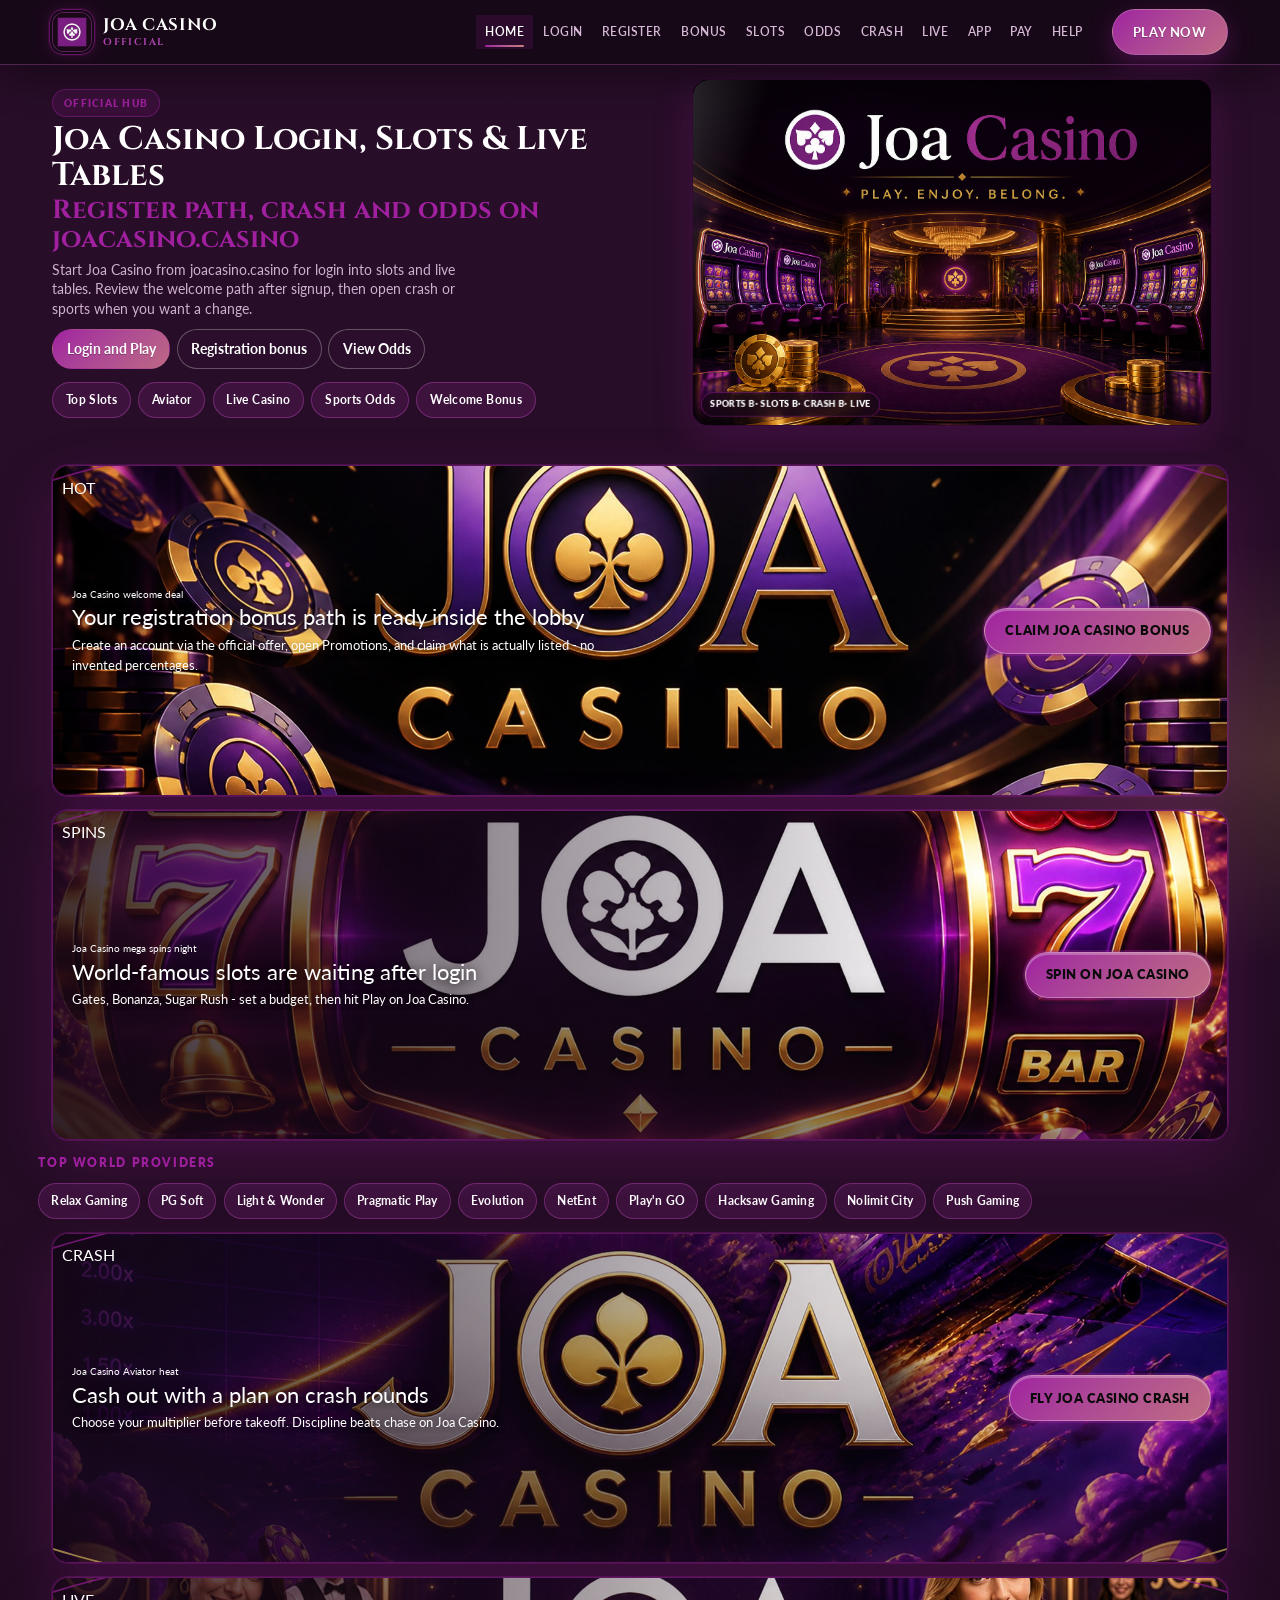
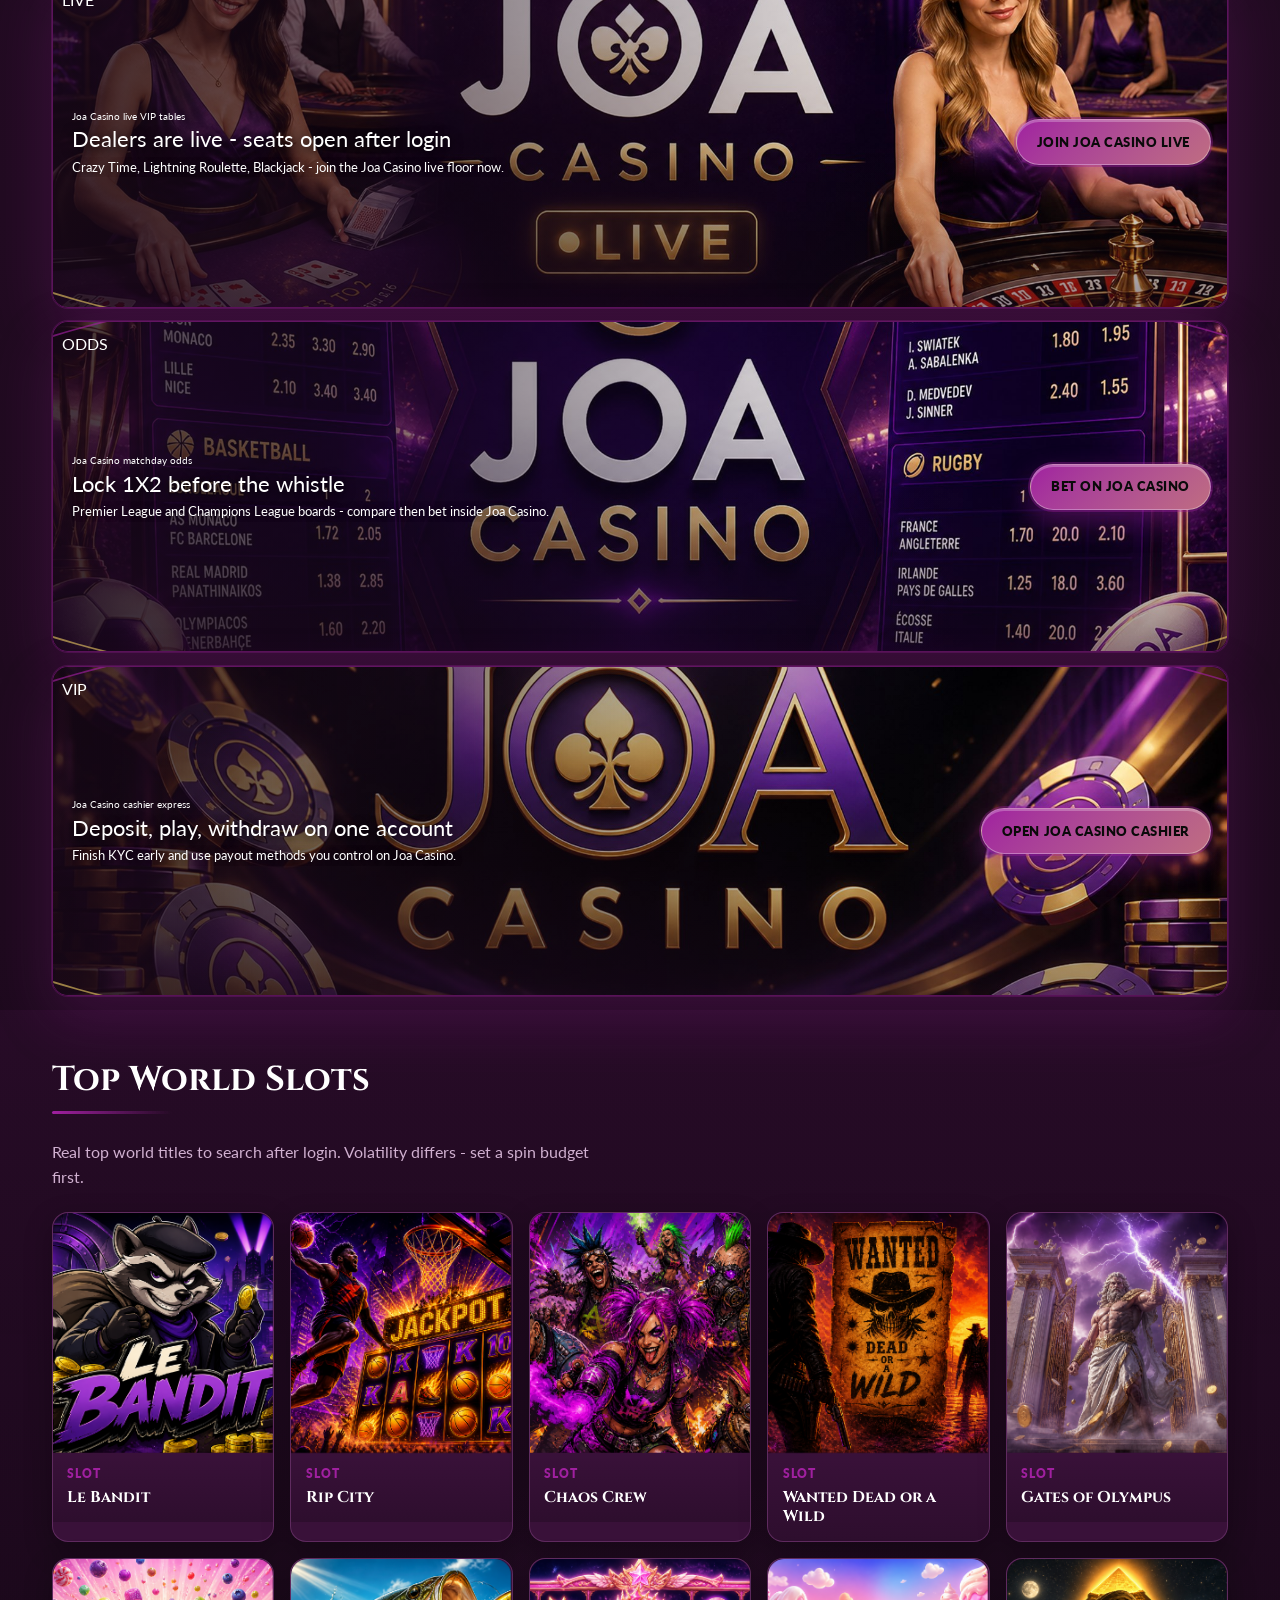
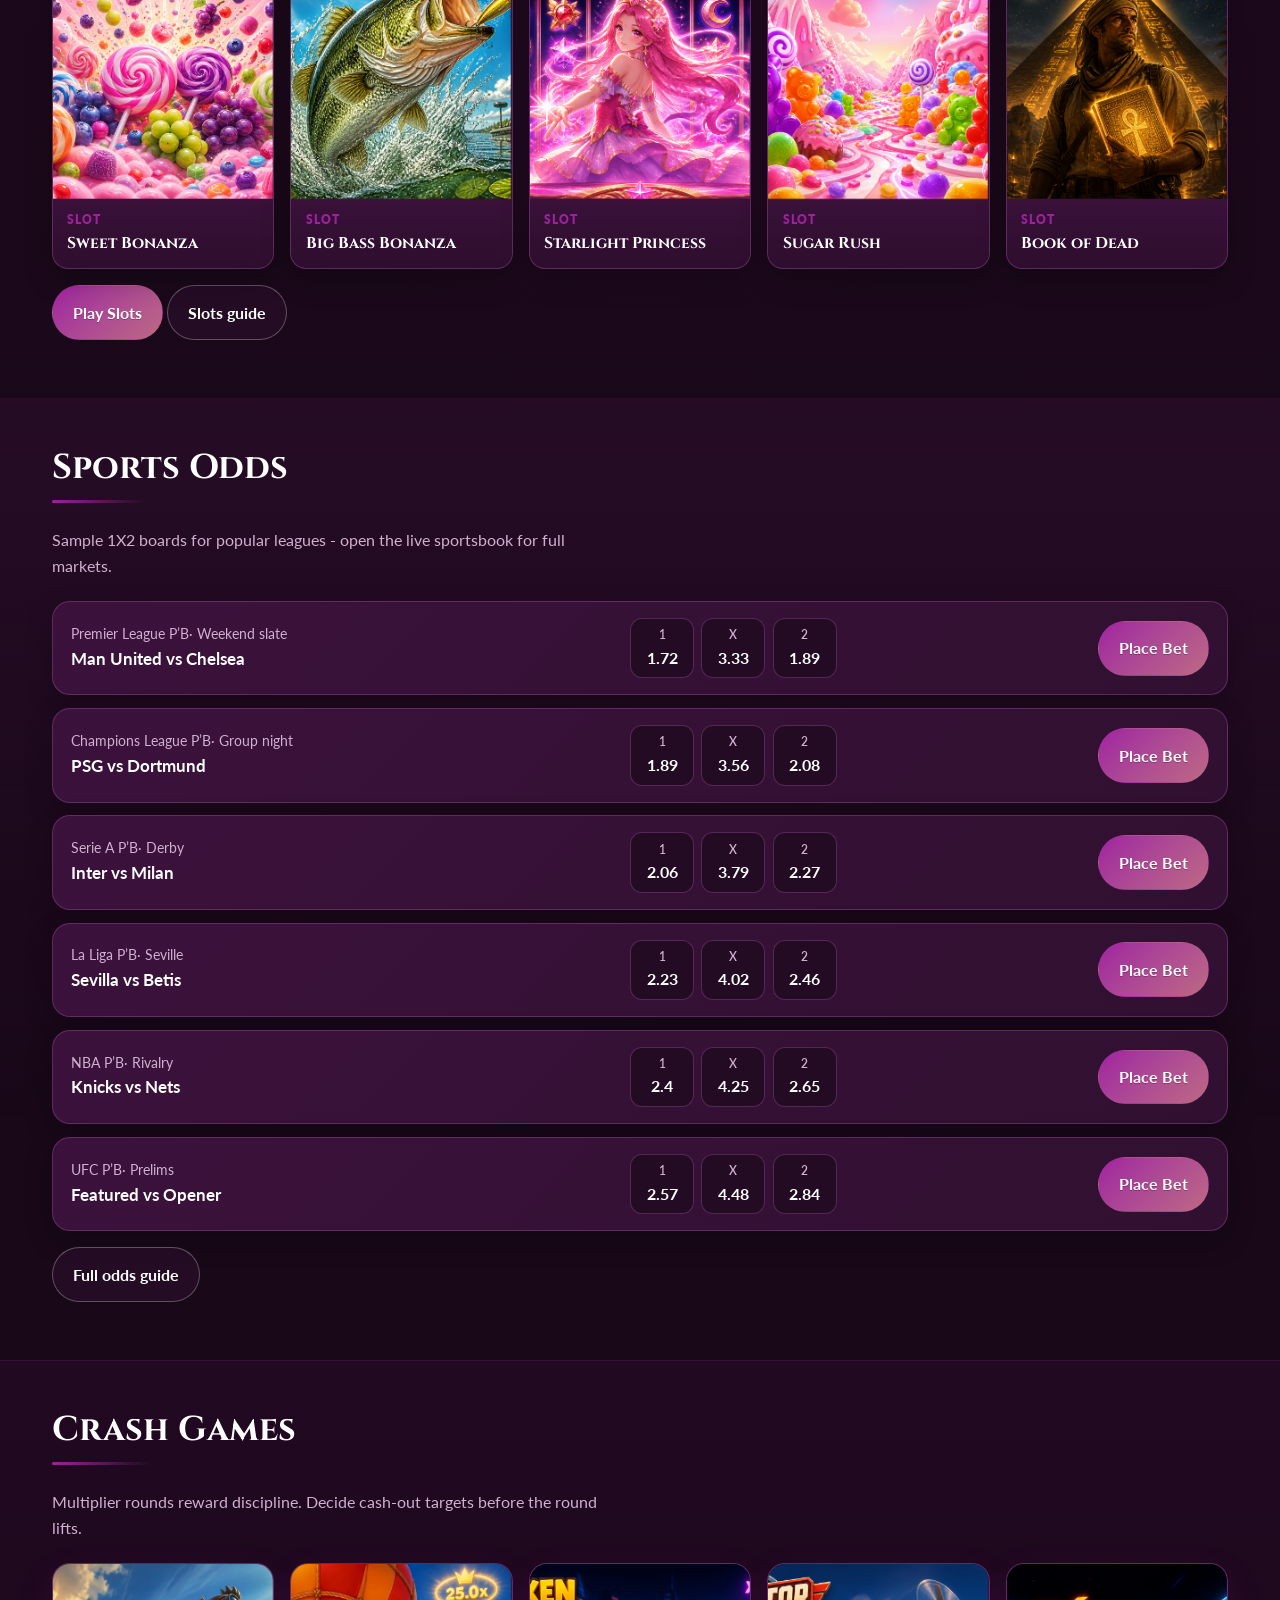
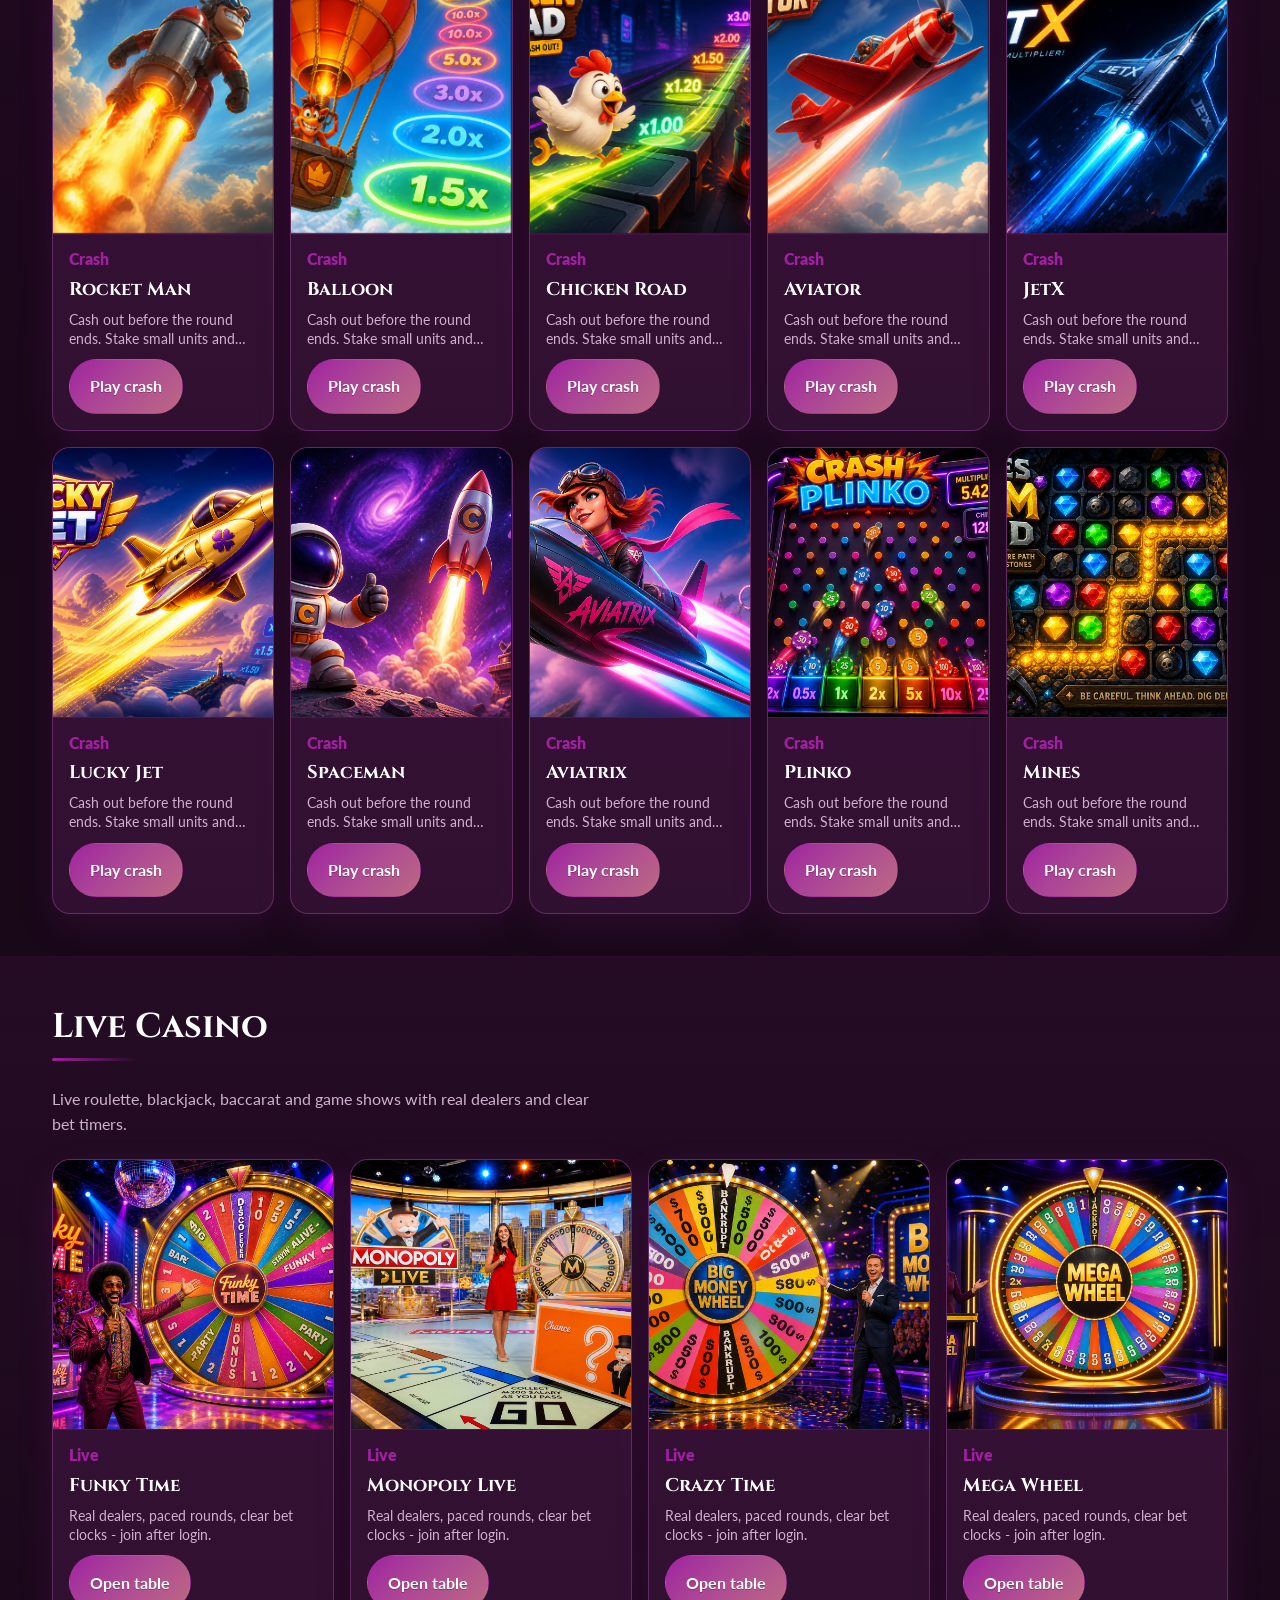
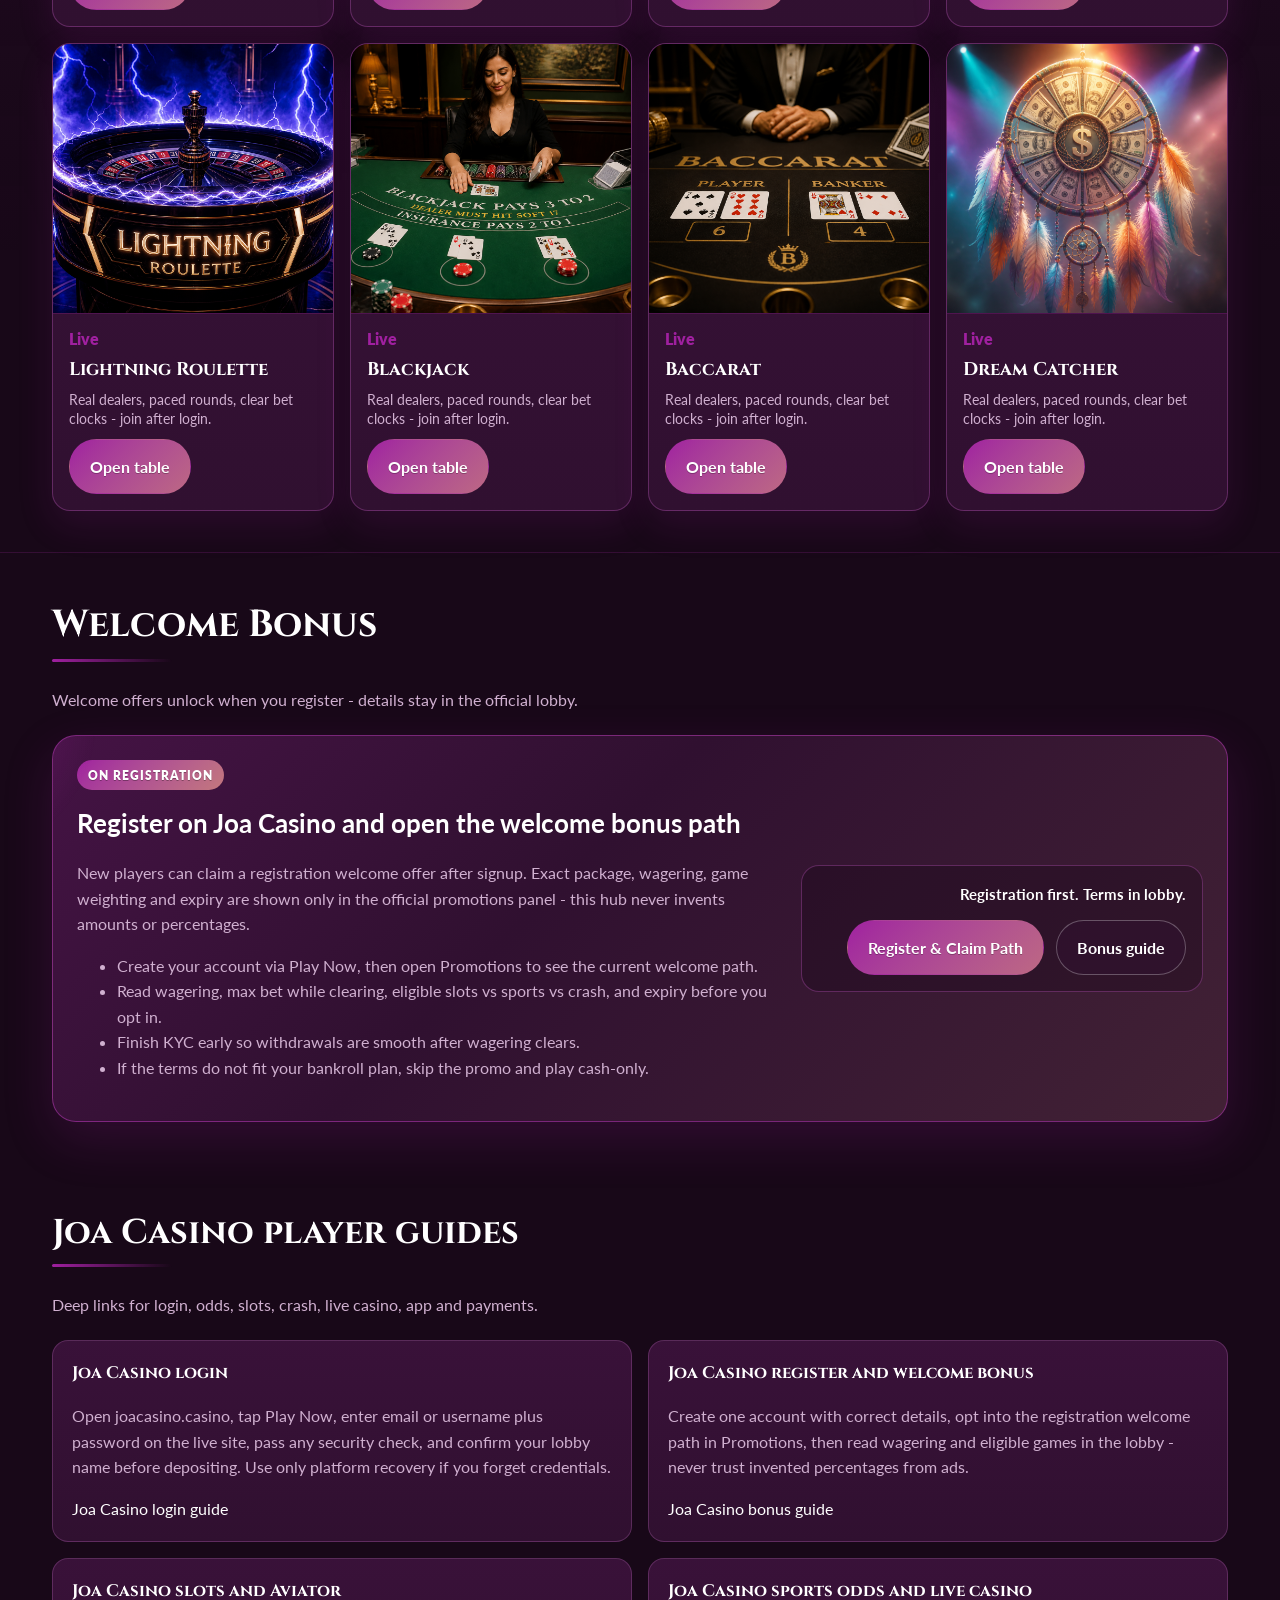
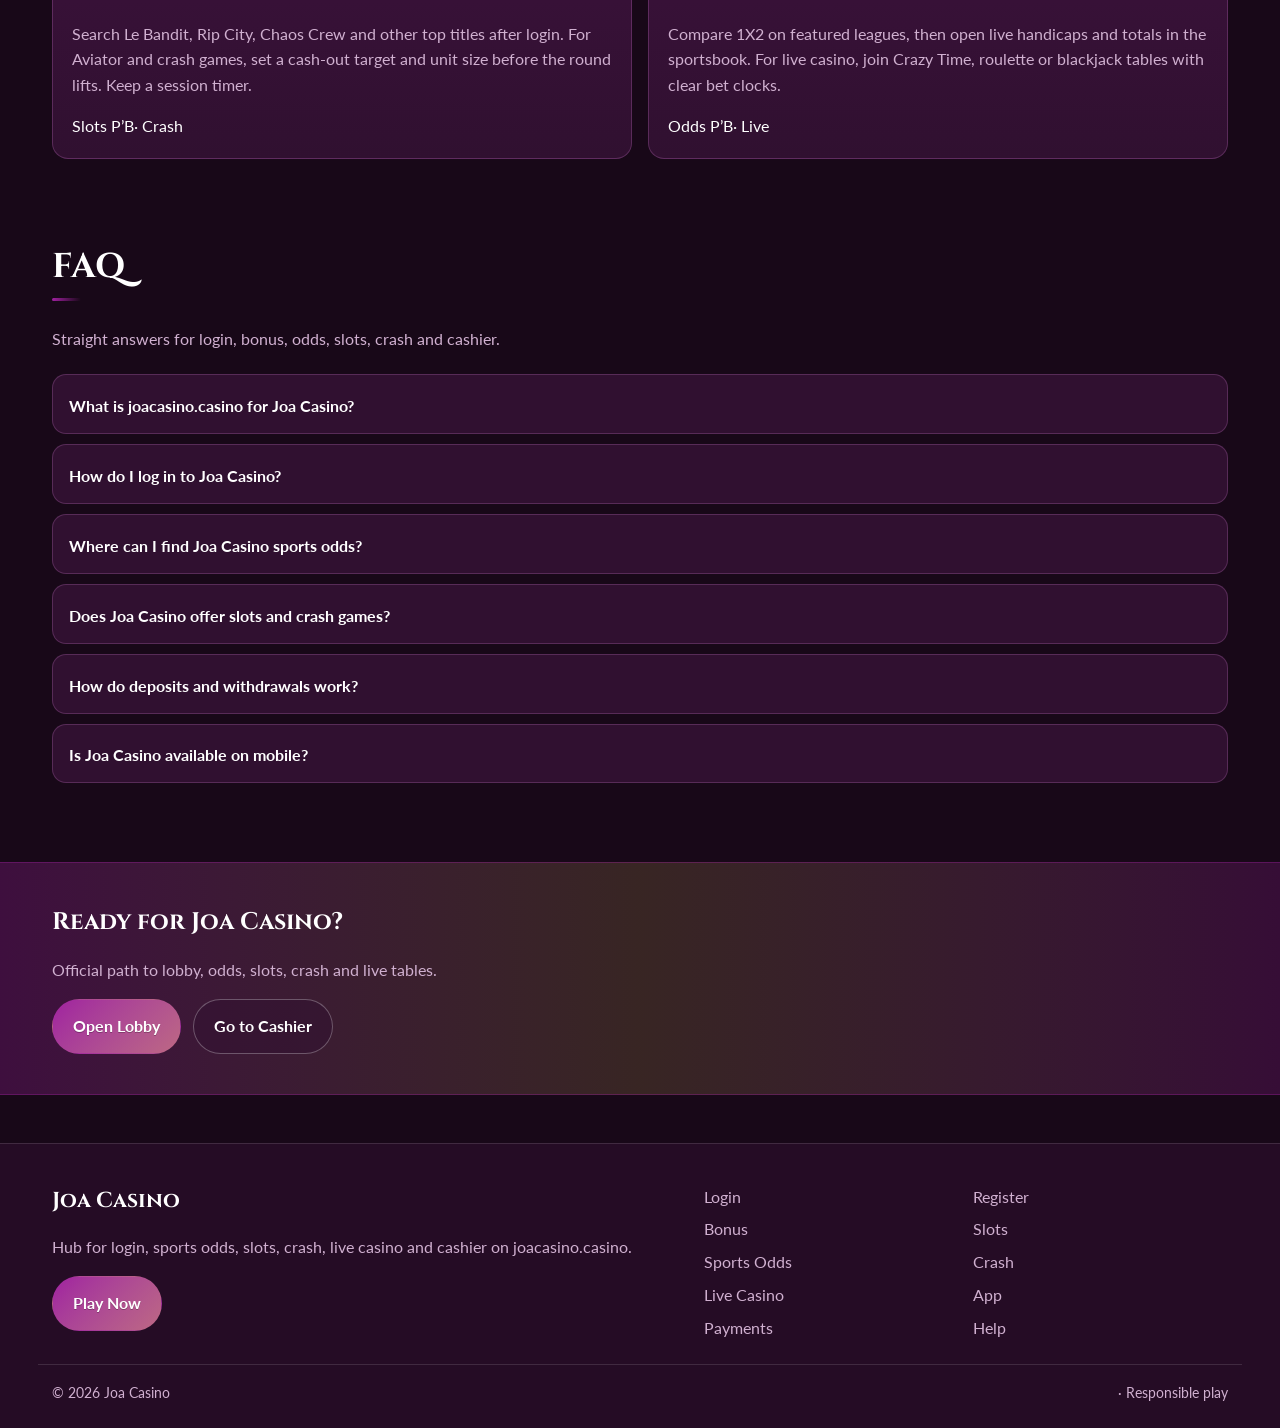
==== index.html @ d6b22c17 "Launch Joa Casino hub on joacasino.casino" ====
<!DOCTYPE html>
<html lang="en">
<head>
<meta charset="utf-8">
<meta name="viewport" content="width=device-width, initial-scale=1">
<title>Joa Casino Login, Slots, Live Casino &amp; Crash | joacasino.casino</title>
<meta name="description" content="Joa Casino on joacasino.casino: login and register, slots, live casino, Aviator crash, sports odds and cashier.">
<meta name="keywords" content="Joa Casino, Joa Casino login, Joa Casino register, Joa Casino bonus, Joa Casino slots, Joa Casino Aviator, Joa Casino live casino, Joa Casino odds, Joa Casino app, Joa Casino deposit, Le Bandit, Rip City, Chaos Crew, Aviator, crash games, sports betting, joacasino.casino">
<meta name="robots" content="index,follow,max-image-preview:large">
<link rel="canonical" href="https://joacasino.casino/">
<meta property="og:type" content="website">
<meta property="og:site_name" content="Joa Casino">
<meta property="og:title" content="Joa Casino Login, Slots, Live Casino &amp; Crash | joacasino.casino">
<meta property="og:description" content="Joa Casino on joacasino.casino: login and register, slots, live casino, Aviator crash, sports odds and cashier.">
<meta property="og:url" content="https://joacasino.casino/">
<meta property="og:image" content="https://joacasino.casino/assets/brand/logo.png">
<meta name="twitter:card" content="summary_large_image">
<meta name="twitter:title" content="Joa Casino Login, Slots, Live Casino &amp; Crash | joacasino.casino">
<meta name="twitter:description" content="Joa Casino on joacasino.casino: login and register, slots, live casino, Aviator crash, sports odds and cashier.">
<meta name="twitter:image" content="https://joacasino.casino/assets/brand/logo.png">
<link rel="icon" href="/favicon.ico" sizes="any">
<link rel="icon" type="image/png" sizes="48x48" href="/favicon-48x48.png">
<link rel="icon" type="image/png" sizes="96x96" href="/favicon-96x96.png">
<link rel="icon" type="image/png" sizes="192x192" href="/favicon-192x192.png">
<link rel="apple-touch-icon" sizes="180x180" href="/apple-touch-icon.png">
<link rel="manifest" href="/site.webmanifest">
<link rel="preconnect" href="https://fonts.googleapis.com">
<link rel="preconnect" href="https://fonts.gstatic.com" crossorigin>
<link href="https://fonts.googleapis.com/css2?family=Cinzel:wght@600;700&family=Lato:wght@400;600;700&display=swap" rel="stylesheet">
<link rel="stylesheet" href="/css/styles.css">
<link rel="stylesheet" href="/css/i18n.css">
<script type="application/ld+json">{"@context":"https://schema.org","@type":"FAQPage","url":"https://joacasino.casino/","mainEntity":[{"@type":"Question","name":"What is joacasino.casino for Joa Casino?","acceptedAnswer":{"@type":"Answer","text":"joacasino.casino is the SEO hub for Joa Casino login, sports odds, slots, crash games, live casino and cashier. Tap Play Now and confirm you land on the live Joa Casino platform."}},{"@type":"Question","name":"How do I log in to Joa Casino?","acceptedAnswer":{"@type":"Answer","text":"Open Play Now from joacasino.casino, enter your registered email or username and password on the live site, complete any security check, then confirm your account name appears in the lobby header."}},{"@type":"Question","name":"Where can I find Joa Casino sports odds?","acceptedAnswer":{"@type":"Answer","text":"Use the sports / odds section on this hub, then continue to the live Joa Casino sportsbook for 1X2, handicaps, totals and in-play markets across major leagues."}},{"@type":"Question","name":"Does Joa Casino offer slots and crash games?","acceptedAnswer":{"@type":"Answer","text":"Yes. Popular slots and crash titles are highlighted here so you can jump straight into the lobby catalog after login. Set a session budget before spinning."}},{"@type":"Question","name":"How do deposits and withdrawals work?","acceptedAnswer":{"@type":"Answer","text":"Fund via the cashier after login, complete KYC early if prompted, and use the same methods for withdrawals. Keep billing details consistent with your profile."}},{"@type":"Question","name":"Is Joa Casino available on mobile?","acceptedAnswer":{"@type":"Answer","text":"One account works on phone and desktop browsers. Prefer a stable connection, avoid shared devices, and log out after cash sessions on borrowed phones."}}]}</script>
</head>
<body class="layout-0 home">
<header class="site-header" id="siteHeader">
<div class="wrap header-bar">
<a class="brand" href="/" aria-label="Joa Casino home">
<span class="brand-mark"><img src="/assets/brand/logo.png" alt="Joa Casino logo" width="40" height="40"></span>
<span class="brand-copy"><span class="brand-name">Joa Casino</span><span class="brand-tag">Official</span></span>
</a>
<button class="nav-toggle" id="navToggle" aria-expanded="false" aria-controls="siteNav" type="button" aria-label="Open menu"><span></span><span></span><span></span></button>
<nav class="site-nav" id="siteNav" aria-label="Primary"><a class="nav-link is-active" href="/">Home</a><a class="nav-link" href="/joa-login.html">Login</a><a class="nav-link" href="/joa-register.html">Register</a><a class="nav-link" href="/joa-bonus.html">Bonus</a><a class="nav-link" href="/joa-slots.html">Slots</a><a class="nav-link" href="/joa-odds.html">Odds</a><a class="nav-link" href="/joa-crash.html">Crash</a><a class="nav-link" href="/joa-live.html">Live</a><a class="nav-link" href="/joa-app.html">App</a><a class="nav-link" href="/joa-pay.html">Pay</a><a class="nav-link" href="/joa-help.html">Help</a></nav>
<a class="btn btn-accent header-cta" href="https://martell890.online/kDX7phPq?sub_id_1=joacasino.casino" rel="nofollow sponsored noopener" target="_blank">Play Now</a>
</div>
</header>
<section class="hero"><div class="wrap"><div class="hero-shell">
<div class="hero-copy reveal">
<div class="eyebrow eyebrow-pill">Official hub</div>
<h1>Joa Casino Login, Slots &amp; Live Tables<span>Register path, crash and odds on joacasino.casino</span></h1>
<p class="lead">Start Joa Casino from joacasino.casino for login into slots and live tables. Review the welcome path after signup, then open crash or sports when you want a change.</p>
<div class="cta-row">
<a class="btn btn-accent" href="https://martell890.online/kDX7phPq?sub_id_1=joacasino.casino" rel="nofollow sponsored noopener" target="_blank">Login and Play</a>
<a class="btn btn-ghost" href="/joa-bonus.html">Registration bonus</a>
<a class="btn btn-ghost" href="/joa-odds.html">View Odds</a>
</div>
<div class="hero-chips" aria-label="Quick links">
<a class="chip chip-hot" href="#slots">Top Slots</a>
<a class="chip chip-hot" href="#crash">Aviator</a>
<a class="chip chip-hot" href="#live">Live Casino</a>
<a class="chip chip-hot" href="#odds">Sports Odds</a>
<a class="chip chip-hot" href="#bonus">Welcome Bonus</a>
</div>
</div>
<div class="hero-visual hero-stage reveal" aria-label="Joa Casino sports and betting">
<div class="hero-glow" aria-hidden="true"></div>
<img class="hero-img" src="/assets/hero.jpg" alt="Joa Casino sports betting and casino" width="768" height="1024" loading="eager">
<div class="hero-shine" aria-hidden="true"></div>
<div class="hero-badge">Sports В· Slots В· Crash В· Live</div>
</div>
</div></div></section>
<div class="wrap"><a class="promo-fx promo-jackpot reveal" href="https://martell890.online/kDX7phPq?sub_id_1=joacasino.casino" rel="nofollow sponsored noopener" target="_blank">
<span class="promo-badge">HOT</span>
<span class="promo-fx-glow" aria-hidden="true"></span>
<span class="promo-fx-scan" aria-hidden="true"></span>
<span class="promo-fx-particles" aria-hidden="true"></span>
<span class="promo-fx-rays" aria-hidden="true"></span>
<span class="promo-fx-ring" aria-hidden="true"></span>
<div class="promo-media"><img src="/assets/promo/promo-bonus.jpg" alt="Joa Casino promo" width="960" height="540" loading="lazy"></div>
<div class="promo-copy"><span class="promo-kicker">Joa Casino welcome deal</span><div class="promo-title">Your registration bonus path is ready inside the lobby</div><p class="promo-sub">Create an account via the official offer, open Promotions, and claim what is actually listed - no invented percentages.</p></div>
<span class="promo-cta"><span class="promo-cta-shine" aria-hidden="true"></span><span class="promo-cta-label">Claim Joa Casino bonus</span></span>
</a></div>
<div class="wrap"><a class="promo-fx promo-neon reveal" href="https://martell890.online/kDX7phPq?sub_id_1=joacasino.casino" rel="nofollow sponsored noopener" target="_blank">
<span class="promo-badge">SPINS</span>
<span class="promo-fx-glow" aria-hidden="true"></span>
<span class="promo-fx-scan" aria-hidden="true"></span>
<span class="promo-fx-particles" aria-hidden="true"></span>
<span class="promo-fx-rays" aria-hidden="true"></span>
<span class="promo-fx-ring" aria-hidden="true"></span>
<div class="promo-media"><img src="/assets/promo/promo-slots.jpg" alt="Joa Casino promo" width="960" height="540" loading="lazy"></div>
<div class="promo-copy"><span class="promo-kicker">Joa Casino mega spins night</span><div class="promo-title">World-famous slots are waiting after login</div><p class="promo-sub">Gates, Bonanza, Sugar Rush - set a budget, then hit Play on Joa Casino.</p></div>
<span class="promo-cta"><span class="promo-cta-shine" aria-hidden="true"></span><span class="promo-cta-label">Spin on Joa Casino</span></span>
</a></div>
<div class="providers-block reveal"><div class="providers-label">Top world providers</div><div class="providers-strip"><a class="provider-chip" href="https://martell890.online/kDX7phPq?sub_id_1=joacasino.casino" rel="nofollow sponsored noopener" target="_blank">Relax Gaming</a><a class="provider-chip" href="https://martell890.online/kDX7phPq?sub_id_1=joacasino.casino" rel="nofollow sponsored noopener" target="_blank">PG Soft</a><a class="provider-chip" href="https://martell890.online/kDX7phPq?sub_id_1=joacasino.casino" rel="nofollow sponsored noopener" target="_blank">Light &amp; Wonder</a><a class="provider-chip" href="https://martell890.online/kDX7phPq?sub_id_1=joacasino.casino" rel="nofollow sponsored noopener" target="_blank">Pragmatic Play</a><a class="provider-chip" href="https://martell890.online/kDX7phPq?sub_id_1=joacasino.casino" rel="nofollow sponsored noopener" target="_blank">Evolution</a><a class="provider-chip" href="https://martell890.online/kDX7phPq?sub_id_1=joacasino.casino" rel="nofollow sponsored noopener" target="_blank">NetEnt</a><a class="provider-chip" href="https://martell890.online/kDX7phPq?sub_id_1=joacasino.casino" rel="nofollow sponsored noopener" target="_blank">Play&#39;n GO</a><a class="provider-chip" href="https://martell890.online/kDX7phPq?sub_id_1=joacasino.casino" rel="nofollow sponsored noopener" target="_blank">Hacksaw Gaming</a><a class="provider-chip" href="https://martell890.online/kDX7phPq?sub_id_1=joacasino.casino" rel="nofollow sponsored noopener" target="_blank">Nolimit City</a><a class="provider-chip" href="https://martell890.online/kDX7phPq?sub_id_1=joacasino.casino" rel="nofollow sponsored noopener" target="_blank">Push Gaming</a></div></div>
<div class="wrap"><a class="promo-fx promo-flame reveal" href="https://martell890.online/kDX7phPq?sub_id_1=joacasino.casino" rel="nofollow sponsored noopener" target="_blank">
<span class="promo-badge">CRASH</span>
<span class="promo-fx-glow" aria-hidden="true"></span>
<span class="promo-fx-scan" aria-hidden="true"></span>
<span class="promo-fx-particles" aria-hidden="true"></span>
<span class="promo-fx-rays" aria-hidden="true"></span>
<span class="promo-fx-ring" aria-hidden="true"></span>
<div class="promo-media"><img src="/assets/promo/promo-crash.jpg" alt="Joa Casino promo" width="960" height="540" loading="lazy"></div>
<div class="promo-copy"><span class="promo-kicker">Joa Casino Aviator heat</span><div class="promo-title">Cash out with a plan on crash rounds</div><p class="promo-sub">Choose your multiplier before takeoff. Discipline beats chase on Joa Casino.</p></div>
<span class="promo-cta"><span class="promo-cta-shine" aria-hidden="true"></span><span class="promo-cta-label">Fly Joa Casino crash</span></span>
</a></div>
<div class="wrap"><a class="promo-fx promo-roulette reveal" href="https://martell890.online/kDX7phPq?sub_id_1=joacasino.casino" rel="nofollow sponsored noopener" target="_blank">
<span class="promo-badge">LIVE</span>
<span class="promo-fx-glow" aria-hidden="true"></span>
<span class="promo-fx-scan" aria-hidden="true"></span>
<span class="promo-fx-particles" aria-hidden="true"></span>
<span class="promo-fx-rays" aria-hidden="true"></span>
<span class="promo-fx-ring" aria-hidden="true"></span>
<div class="promo-media"><img src="/assets/promo/promo-live.jpg" alt="Joa Casino promo" width="960" height="540" loading="lazy"></div>
<div class="promo-copy"><span class="promo-kicker">Joa Casino live VIP tables</span><div class="promo-title">Dealers are live - seats open after login</div><p class="promo-sub">Crazy Time, Lightning Roulette, Blackjack - join the Joa Casino live floor now.</p></div>
<span class="promo-cta"><span class="promo-cta-shine" aria-hidden="true"></span><span class="promo-cta-label">Join Joa Casino live</span></span>
</a></div>
<div class="wrap"><a class="promo-fx promo-blast reveal" href="https://martell890.online/kDX7phPq?sub_id_1=joacasino.casino" rel="nofollow sponsored noopener" target="_blank">
<span class="promo-badge">ODDS</span>
<span class="promo-fx-glow" aria-hidden="true"></span>
<span class="promo-fx-scan" aria-hidden="true"></span>
<span class="promo-fx-particles" aria-hidden="true"></span>
<span class="promo-fx-rays" aria-hidden="true"></span>
<span class="promo-fx-ring" aria-hidden="true"></span>
<div class="promo-media"><img src="/assets/promo/promo-odds.jpg" alt="Joa Casino promo" width="960" height="540" loading="lazy"></div>
<div class="promo-copy"><span class="promo-kicker">Joa Casino matchday odds</span><div class="promo-title">Lock 1X2 before the whistle</div><p class="promo-sub">Premier League and Champions League boards - compare then bet inside Joa Casino.</p></div>
<span class="promo-cta"><span class="promo-cta-shine" aria-hidden="true"></span><span class="promo-cta-label">Bet on Joa Casino</span></span>
</a></div>
<div class="wrap"><a class="promo-fx promo-vip reveal" href="https://martell890.online/kDX7phPq?sub_id_1=joacasino.casino" rel="nofollow sponsored noopener" target="_blank">
<span class="promo-badge">VIP</span>
<span class="promo-fx-glow" aria-hidden="true"></span>
<span class="promo-fx-scan" aria-hidden="true"></span>
<span class="promo-fx-particles" aria-hidden="true"></span>
<span class="promo-fx-rays" aria-hidden="true"></span>
<span class="promo-fx-ring" aria-hidden="true"></span>
<div class="promo-media"><img src="/assets/promo/promo-cashier.jpg" alt="Joa Casino promo" width="960" height="540" loading="lazy"></div>
<div class="promo-copy"><span class="promo-kicker">Joa Casino cashier express</span><div class="promo-title">Deposit, play, withdraw on one account</div><p class="promo-sub">Finish KYC early and use payout methods you control on Joa Casino.</p></div>
<span class="promo-cta"><span class="promo-cta-shine" aria-hidden="true"></span><span class="promo-cta-label">Open Joa Casino cashier</span></span>
</a></div>
<section class="section section-hot" id="slots"><div class="wrap">
<div class="section-head"><h2>Top World Slots</h2><p class="mute">Real top world titles to search after login. Volatility differs - set a spin budget first.</p></div>
<div class="card-grid"><article class="game-card"><a class="js-offer-card" href="https://martell890.online/kDX7phPq?sub_id_1=joacasino.casino" rel="nofollow sponsored noopener" target="_blank"><img src="/assets/slots/slot-01.jpg" alt="Le Bandit" width="320" height="240" loading="lazy"><div class="card-meta"><div class="tag">Slot</div><h3>Le Bandit</h3></div></a></article><article class="game-card"><a class="js-offer-card" href="https://martell890.online/kDX7phPq?sub_id_1=joacasino.casino" rel="nofollow sponsored noopener" target="_blank"><img src="/assets/slots/slot-02.jpg" alt="Rip City" width="320" height="240" loading="lazy"><div class="card-meta"><div class="tag">Slot</div><h3>Rip City</h3></div></a></article><article class="game-card"><a class="js-offer-card" href="https://martell890.online/kDX7phPq?sub_id_1=joacasino.casino" rel="nofollow sponsored noopener" target="_blank"><img src="/assets/slots/slot-03.jpg" alt="Chaos Crew" width="320" height="240" loading="lazy"><div class="card-meta"><div class="tag">Slot</div><h3>Chaos Crew</h3></div></a></article><article class="game-card"><a class="js-offer-card" href="https://martell890.online/kDX7phPq?sub_id_1=joacasino.casino" rel="nofollow sponsored noopener" target="_blank"><img src="/assets/slots/slot-04.jpg" alt="Wanted Dead or a Wild" width="320" height="240" loading="lazy"><div class="card-meta"><div class="tag">Slot</div><h3>Wanted Dead or a Wild</h3></div></a></article><article class="game-card"><a class="js-offer-card" href="https://martell890.online/kDX7phPq?sub_id_1=joacasino.casino" rel="nofollow sponsored noopener" target="_blank"><img src="/assets/slots/slot-05.jpg" alt="Gates of Olympus" width="320" height="240" loading="lazy"><div class="card-meta"><div class="tag">Slot</div><h3>Gates of Olympus</h3></div></a></article><article class="game-card"><a class="js-offer-card" href="https://martell890.online/kDX7phPq?sub_id_1=joacasino.casino" rel="nofollow sponsored noopener" target="_blank"><img src="/assets/slots/slot-06.jpg" alt="Sweet Bonanza" width="320" height="240" loading="lazy"><div class="card-meta"><div class="tag">Slot</div><h3>Sweet Bonanza</h3></div></a></article><article class="game-card"><a class="js-offer-card" href="https://martell890.online/kDX7phPq?sub_id_1=joacasino.casino" rel="nofollow sponsored noopener" target="_blank"><img src="/assets/slots/slot-07.jpg" alt="Big Bass Bonanza" width="320" height="240" loading="lazy"><div class="card-meta"><div class="tag">Slot</div><h3>Big Bass Bonanza</h3></div></a></article><article class="game-card"><a class="js-offer-card" href="https://martell890.online/kDX7phPq?sub_id_1=joacasino.casino" rel="nofollow sponsored noopener" target="_blank"><img src="/assets/slots/slot-08.jpg" alt="Starlight Princess" width="320" height="240" loading="lazy"><div class="card-meta"><div class="tag">Slot</div><h3>Starlight Princess</h3></div></a></article><article class="game-card"><a class="js-offer-card" href="https://martell890.online/kDX7phPq?sub_id_1=joacasino.casino" rel="nofollow sponsored noopener" target="_blank"><img src="/assets/slots/slot-09.jpg" alt="Sugar Rush" width="320" height="240" loading="lazy"><div class="card-meta"><div class="tag">Slot</div><h3>Sugar Rush</h3></div></a></article><article class="game-card"><a class="js-offer-card" href="https://martell890.online/kDX7phPq?sub_id_1=joacasino.casino" rel="nofollow sponsored noopener" target="_blank"><img src="/assets/slots/slot-10.jpg" alt="Book of Dead" width="320" height="240" loading="lazy"><div class="card-meta"><div class="tag">Slot</div><h3>Book of Dead</h3></div></a></article></div>
<p style="margin-top:1rem"><a class="btn btn-accent" href="https://martell890.online/kDX7phPq?sub_id_1=joacasino.casino" rel="nofollow sponsored noopener" target="_blank">Play Slots</a>
<a class="btn btn-ghost" href="/joa-slots.html">Slots guide</a></p>
</div></section>
<section class="section section-alt" id="odds"><div class="wrap">
<div class="section-head"><h2>Sports Odds</h2><p class="mute">Sample 1X2 boards for popular leagues - open the live sportsbook for full markets.</p></div>
<div class="odds-board"><article class="odds-row">
<div><div class="odds-meta">Premier League Р’В· Weekend slate</div>
<div class="odds-match">Man United vs Chelsea</div></div>
<div class="odds-prices"><div class="price"><small>1</small>1.72</div><div class="price"><small>X</small>3.33</div><div class="price"><small>2</small>1.89</div></div>
<a class="btn btn-accent" href="https://martell890.online/kDX7phPq?sub_id_1=joacasino.casino" rel="nofollow sponsored noopener" target="_blank">Place Bet</a>
</article>
<article class="odds-row">
<div><div class="odds-meta">Champions League Р’В· Group night</div>
<div class="odds-match">PSG vs Dortmund</div></div>
<div class="odds-prices"><div class="price"><small>1</small>1.89</div><div class="price"><small>X</small>3.56</div><div class="price"><small>2</small>2.08</div></div>
<a class="btn btn-accent" href="https://martell890.online/kDX7phPq?sub_id_1=joacasino.casino" rel="nofollow sponsored noopener" target="_blank">Place Bet</a>
</article>
<article class="odds-row">
<div><div class="odds-meta">Serie A Р’В· Derby</div>
<div class="odds-match">Inter vs Milan</div></div>
<div class="odds-prices"><div class="price"><small>1</small>2.06</div><div class="price"><small>X</small>3.79</div><div class="price"><small>2</small>2.27</div></div>
<a class="btn btn-accent" href="https://martell890.online/kDX7phPq?sub_id_1=joacasino.casino" rel="nofollow sponsored noopener" target="_blank">Place Bet</a>
</article>
<article class="odds-row">
<div><div class="odds-meta">La Liga Р’В· Seville</div>
<div class="odds-match">Sevilla vs Betis</div></div>
<div class="odds-prices"><div class="price"><small>1</small>2.23</div><div class="price"><small>X</small>4.02</div><div class="price"><small>2</small>2.46</div></div>
<a class="btn btn-accent" href="https://martell890.online/kDX7phPq?sub_id_1=joacasino.casino" rel="nofollow sponsored noopener" target="_blank">Place Bet</a>
</article>
<article class="odds-row">
<div><div class="odds-meta">NBA Р’В· Rivalry</div>
<div class="odds-match">Knicks vs Nets</div></div>
<div class="odds-prices"><div class="price"><small>1</small>2.4</div><div class="price"><small>X</small>4.25</div><div class="price"><small>2</small>2.65</div></div>
<a class="btn btn-accent" href="https://martell890.online/kDX7phPq?sub_id_1=joacasino.casino" rel="nofollow sponsored noopener" target="_blank">Place Bet</a>
</article>
<article class="odds-row">
<div><div class="odds-meta">UFC Р’В· Prelims</div>
<div class="odds-match">Featured vs Opener</div></div>
<div class="odds-prices"><div class="price"><small>1</small>2.57</div><div class="price"><small>X</small>4.48</div><div class="price"><small>2</small>2.84</div></div>
<a class="btn btn-accent" href="https://martell890.online/kDX7phPq?sub_id_1=joacasino.casino" rel="nofollow sponsored noopener" target="_blank">Place Bet</a>
</article></div>
<p style="margin-top:1rem"><a class="btn btn-ghost" href="/joa-odds.html">Full odds guide</a></p>
</div></section>
<section class="section section-hot" id="crash"><div class="wrap">
<div class="section-head"><h2>Crash Games</h2><p class="mute">Multiplier rounds reward discipline. Decide cash-out targets before the round lifts.</p></div>
<div class="crash-grid"><article class="panel media-panel"><img src="/assets/crash/crash-01.jpg" alt="Rocket Man" width="480" height="270" loading="lazy"><div class="tag">Crash</div><h3>Rocket Man</h3><p class="mute">Cash out before the round ends. Stake small units and define an exit multiplier first.</p><a class="btn btn-accent" href="https://martell890.online/kDX7phPq?sub_id_1=joacasino.casino" rel="nofollow sponsored noopener" target="_blank">Play crash</a></article><article class="panel media-panel"><img src="/assets/crash/crash-02.jpg" alt="Balloon" width="480" height="270" loading="lazy"><div class="tag">Crash</div><h3>Balloon</h3><p class="mute">Cash out before the round ends. Stake small units and define an exit multiplier first.</p><a class="btn btn-accent" href="https://martell890.online/kDX7phPq?sub_id_1=joacasino.casino" rel="nofollow sponsored noopener" target="_blank">Play crash</a></article><article class="panel media-panel"><img src="/assets/crash/crash-03.jpg" alt="Chicken Road" width="480" height="270" loading="lazy"><div class="tag">Crash</div><h3>Chicken Road</h3><p class="mute">Cash out before the round ends. Stake small units and define an exit multiplier first.</p><a class="btn btn-accent" href="https://martell890.online/kDX7phPq?sub_id_1=joacasino.casino" rel="nofollow sponsored noopener" target="_blank">Play crash</a></article><article class="panel media-panel"><img src="/assets/crash/crash-04.jpg" alt="Aviator" width="480" height="270" loading="lazy"><div class="tag">Crash</div><h3>Aviator</h3><p class="mute">Cash out before the round ends. Stake small units and define an exit multiplier first.</p><a class="btn btn-accent" href="https://martell890.online/kDX7phPq?sub_id_1=joacasino.casino" rel="nofollow sponsored noopener" target="_blank">Play crash</a></article><article class="panel media-panel"><img src="/assets/crash/crash-05.jpg" alt="JetX" width="480" height="270" loading="lazy"><div class="tag">Crash</div><h3>JetX</h3><p class="mute">Cash out before the round ends. Stake small units and define an exit multiplier first.</p><a class="btn btn-accent" href="https://martell890.online/kDX7phPq?sub_id_1=joacasino.casino" rel="nofollow sponsored noopener" target="_blank">Play crash</a></article><article class="panel media-panel"><img src="/assets/crash/crash-06.jpg" alt="Lucky Jet" width="480" height="270" loading="lazy"><div class="tag">Crash</div><h3>Lucky Jet</h3><p class="mute">Cash out before the round ends. Stake small units and define an exit multiplier first.</p><a class="btn btn-accent" href="https://martell890.online/kDX7phPq?sub_id_1=joacasino.casino" rel="nofollow sponsored noopener" target="_blank">Play crash</a></article><article class="panel media-panel"><img src="/assets/crash/crash-07.jpg" alt="Spaceman" width="480" height="270" loading="lazy"><div class="tag">Crash</div><h3>Spaceman</h3><p class="mute">Cash out before the round ends. Stake small units and define an exit multiplier first.</p><a class="btn btn-accent" href="https://martell890.online/kDX7phPq?sub_id_1=joacasino.casino" rel="nofollow sponsored noopener" target="_blank">Play crash</a></article><article class="panel media-panel"><img src="/assets/crash/crash-08.jpg" alt="Aviatrix" width="480" height="270" loading="lazy"><div class="tag">Crash</div><h3>Aviatrix</h3><p class="mute">Cash out before the round ends. Stake small units and define an exit multiplier first.</p><a class="btn btn-accent" href="https://martell890.online/kDX7phPq?sub_id_1=joacasino.casino" rel="nofollow sponsored noopener" target="_blank">Play crash</a></article><article class="panel media-panel"><img src="/assets/crash/crash-09.jpg" alt="Plinko" width="480" height="270" loading="lazy"><div class="tag">Crash</div><h3>Plinko</h3><p class="mute">Cash out before the round ends. Stake small units and define an exit multiplier first.</p><a class="btn btn-accent" href="https://martell890.online/kDX7phPq?sub_id_1=joacasino.casino" rel="nofollow sponsored noopener" target="_blank">Play crash</a></article><article class="panel media-panel"><img src="/assets/crash/crash-10.jpg" alt="Mines" width="480" height="270" loading="lazy"><div class="tag">Crash</div><h3>Mines</h3><p class="mute">Cash out before the round ends. Stake small units and define an exit multiplier first.</p><a class="btn btn-accent" href="https://martell890.online/kDX7phPq?sub_id_1=joacasino.casino" rel="nofollow sponsored noopener" target="_blank">Play crash</a></article></div>
</div></section>
<section class="section section-alt" id="live"><div class="wrap">
<div class="section-head"><h2>Live Casino</h2><p class="mute">Live roulette, blackjack, baccarat and game shows with real dealers and clear bet timers.</p></div>
<div class="live-grid"><article class="panel media-panel"><img src="/assets/live/live-01.jpg" alt="Funky Time" width="480" height="270" loading="lazy"><div class="tag">Live</div><h3>Funky Time</h3><p class="mute">Real dealers, paced rounds, clear bet clocks - join after login.</p><a class="btn btn-accent" href="https://martell890.online/kDX7phPq?sub_id_1=joacasino.casino" rel="nofollow sponsored noopener" target="_blank">Open table</a></article><article class="panel media-panel"><img src="/assets/live/live-02.jpg" alt="Monopoly Live" width="480" height="270" loading="lazy"><div class="tag">Live</div><h3>Monopoly Live</h3><p class="mute">Real dealers, paced rounds, clear bet clocks - join after login.</p><a class="btn btn-accent" href="https://martell890.online/kDX7phPq?sub_id_1=joacasino.casino" rel="nofollow sponsored noopener" target="_blank">Open table</a></article><article class="panel media-panel"><img src="/assets/live/live-03.jpg" alt="Crazy Time" width="480" height="270" loading="lazy"><div class="tag">Live</div><h3>Crazy Time</h3><p class="mute">Real dealers, paced rounds, clear bet clocks - join after login.</p><a class="btn btn-accent" href="https://martell890.online/kDX7phPq?sub_id_1=joacasino.casino" rel="nofollow sponsored noopener" target="_blank">Open table</a></article><article class="panel media-panel"><img src="/assets/live/live-04.jpg" alt="Mega Wheel" width="480" height="270" loading="lazy"><div class="tag">Live</div><h3>Mega Wheel</h3><p class="mute">Real dealers, paced rounds, clear bet clocks - join after login.</p><a class="btn btn-accent" href="https://martell890.online/kDX7phPq?sub_id_1=joacasino.casino" rel="nofollow sponsored noopener" target="_blank">Open table</a></article><article class="panel media-panel"><img src="/assets/live/live-05.jpg" alt="Lightning Roulette" width="480" height="270" loading="lazy"><div class="tag">Live</div><h3>Lightning Roulette</h3><p class="mute">Real dealers, paced rounds, clear bet clocks - join after login.</p><a class="btn btn-accent" href="https://martell890.online/kDX7phPq?sub_id_1=joacasino.casino" rel="nofollow sponsored noopener" target="_blank">Open table</a></article><article class="panel media-panel"><img src="/assets/live/live-06.jpg" alt="Blackjack" width="480" height="270" loading="lazy"><div class="tag">Live</div><h3>Blackjack</h3><p class="mute">Real dealers, paced rounds, clear bet clocks - join after login.</p><a class="btn btn-accent" href="https://martell890.online/kDX7phPq?sub_id_1=joacasino.casino" rel="nofollow sponsored noopener" target="_blank">Open table</a></article><article class="panel media-panel"><img src="/assets/live/live-07.jpg" alt="Baccarat" width="480" height="270" loading="lazy"><div class="tag">Live</div><h3>Baccarat</h3><p class="mute">Real dealers, paced rounds, clear bet clocks - join after login.</p><a class="btn btn-accent" href="https://martell890.online/kDX7phPq?sub_id_1=joacasino.casino" rel="nofollow sponsored noopener" target="_blank">Open table</a></article><article class="panel media-panel"><img src="/assets/live/live-08.jpg" alt="Dream Catcher" width="480" height="270" loading="lazy"><div class="tag">Live</div><h3>Dream Catcher</h3><p class="mute">Real dealers, paced rounds, clear bet clocks - join after login.</p><a class="btn btn-accent" href="https://martell890.online/kDX7phPq?sub_id_1=joacasino.casino" rel="nofollow sponsored noopener" target="_blank">Open table</a></article></div>
</div></section>
<section class="section bonus-spotlight" id="bonus"><div class="wrap">
<div class="section-head"><h2>Welcome Bonus</h2><p class="mute">Welcome offers unlock when you register - details stay in the official lobby.</p></div>
<div class="bonus-box bonus-box-accent"><div>
<div class="bonus-kicker">On registration</div>
<h3>Register on Joa Casino and open the welcome bonus path</h3>
<p class="mute">New players can claim a registration welcome offer after signup. Exact package, wagering, game weighting and expiry are shown only in the official promotions panel - this hub never invents amounts or percentages.</p>
<ul class="mute">
<li>Create your account via Play Now, then open Promotions to see the current welcome path.</li>
<li>Read wagering, max bet while clearing, eligible slots vs sports vs crash, and expiry before you opt in.</li>
<li>Finish KYC early so withdrawals are smooth after wagering clears.</li>
<li>If the terms do not fit your bankroll plan, skip the promo and play cash-only.</li>
</ul>
</div>
<div class="bonus-cta-panel">
<p class="bonus-cta-note">Registration first. Terms in lobby.</p>
<div class="cta-row" style="justify-content:flex-end">
<a class="btn btn-accent" href="https://martell890.online/kDX7phPq?sub_id_1=joacasino.casino" rel="nofollow sponsored noopener" target="_blank">Register &amp; Claim Path</a>
<a class="btn btn-ghost" href="/joa-bonus.html">Bonus guide</a>
</div>
</div></div></div></section>
<section class="section" id="seo"><div class="wrap">
<div class="section-head"><h2>Joa Casino player guides</h2><p class="mute">Deep links for login, odds, slots, crash, live casino, app and payments.</p></div>
<div class="seo-stack"><article class="seo-card"><h3>Joa Casino login</h3><p class="mute">Open joacasino.casino, tap Play Now, enter email or username plus password on the live site, pass any security check, and confirm your lobby name before depositing. Use only platform recovery if you forget credentials.</p><a href="/joa-login.html">Joa Casino login guide</a></article>
<article class="seo-card"><h3>Joa Casino register and welcome bonus</h3><p class="mute">Create one account with correct details, opt into the registration welcome path in Promotions, then read wagering and eligible games in the lobby - never trust invented percentages from ads.</p><a href="/joa-bonus.html">Joa Casino bonus guide</a></article>
<article class="seo-card"><h3>Joa Casino slots and Aviator</h3><p class="mute">Search Le Bandit, Rip City, Chaos Crew and other top titles after login. For Aviator and crash games, set a cash-out target and unit size before the round lifts. Keep a session timer.</p><a href="/joa-slots.html">Slots</a> Р’В· <a href="/joa-crash.html">Crash</a></article>
<article class="seo-card"><h3>Joa Casino sports odds and live casino</h3><p class="mute">Compare 1X2 on featured leagues, then open live handicaps and totals in the sportsbook. For live casino, join Crazy Time, roulette or blackjack tables with clear bet clocks.</p><a href="/joa-odds.html">Odds</a> Р’В· <a href="/joa-live.html">Live</a></article></div>
</div></section>
<section class="faq wrap" id="faq"><div class="section-head"><h2>FAQ</h2><p class="mute">Straight answers for login, bonus, odds, slots, crash and cashier.</p></div><div class="faq-list"><details class="faq-item"><summary>What is joacasino.casino for Joa Casino?</summary><p>joacasino.casino is the SEO hub for Joa Casino login, sports odds, slots, crash games, live casino and cashier. Tap Play Now and confirm you land on the live Joa Casino platform.</p></details><details class="faq-item"><summary>How do I log in to Joa Casino?</summary><p>Open Play Now from joacasino.casino, enter your registered email or username and password on the live site, complete any security check, then confirm your account name appears in the lobby header.</p></details><details class="faq-item"><summary>Where can I find Joa Casino sports odds?</summary><p>Use the sports / odds section on this hub, then continue to the live Joa Casino sportsbook for 1X2, handicaps, totals and in-play markets across major leagues.</p></details><details class="faq-item"><summary>Does Joa Casino offer slots and crash games?</summary><p>Yes. Popular slots and crash titles are highlighted here so you can jump straight into the lobby catalog after login. Set a session budget before spinning.</p></details><details class="faq-item"><summary>How do deposits and withdrawals work?</summary><p>Fund via the cashier after login, complete KYC early if prompted, and use the same methods for withdrawals. Keep billing details consistent with your profile.</p></details><details class="faq-item"><summary>Is Joa Casino available on mobile?</summary><p>One account works on phone and desktop browsers. Prefer a stable connection, avoid shared devices, and log out after cash sessions on borrowed phones.</p></details></div></section>
<section class="cta-band"><div class="wrap cta-inner">
<h2>Ready for Joa Casino?</h2>
<p class="mute">Official path to lobby, odds, slots, crash and live tables.</p>
<div class="cta-row">
<a class="btn btn-accent" href="https://martell890.online/kDX7phPq?sub_id_1=joacasino.casino" rel="nofollow sponsored noopener" target="_blank">Open Lobby</a>
<a class="btn btn-ghost" href="https://martell890.online/kDX7phPq?sub_id_1=joacasino.casino" rel="nofollow sponsored noopener" target="_blank">Go to Cashier</a>
</div></div></section>
<footer class="site-footer">
<div class="wrap footer-grid">
<div>
<div class="footer-brand">Joa Casino</div>
<p class="mute">Hub for login, sports odds, slots, crash, live casino and cashier on joacasino.casino.</p>
<a class="btn btn-accent" href="https://martell890.online/kDX7phPq?sub_id_1=joacasino.casino" rel="nofollow sponsored noopener" target="_blank">Play Now</a>
</div>
<div class="footer-links"><a href="/joa-login.html">Login</a><a href="/joa-register.html">Register</a><a href="/joa-bonus.html">Bonus</a><a href="/joa-slots.html">Slots</a><a href="/joa-odds.html">Sports Odds</a><a href="/joa-crash.html">Crash</a><a href="/joa-live.html">Live Casino</a><a href="/joa-app.html">App</a><a href="/joa-pay.html">Payments</a><a href="/joa-help.html">Help</a></div>
</div>
<div class="wrap footer-base"><span>&copy; 2026 Joa Casino</span><span> &middot; Responsible play</span></div>
</footer>
<script src="/js/main.js"></script>
<script src="/js/i18n-dict.js"></script>
<script src="/js/i18n.js"></script>
</body>
</html>
---- css/styles.css ----
:root{
--bg:#180818;--surface:#301030;--text:#FFFFFF;--mute:#D0B0D0;
--accent:#A020A0;--accent2:#E0C060;
--font-display:'Cinzel',Georgia,serif;--font-body:'Lato',system-ui,sans-serif;
--radius:18px;--line:color-mix(in srgb,var(--text) 12%,transparent);
--shadow:0 18px 50px color-mix(in srgb,#000 45%,transparent);
}
*{box-sizing:border-box}html{scroll-behavior:smooth}
body{margin:0;font-family:var(--font-body);color:var(--text);line-height:1.6;min-height:100vh;background:
radial-gradient(1100px 500px at 10% -10%,color-mix(in srgb,var(--accent) 16%,transparent),transparent 55%),
radial-gradient(900px 420px at 100% 0%,color-mix(in srgb,var(--accent2) 14%,transparent),transparent 50%),
linear-gradient(180deg,color-mix(in srgb,var(--surface) 55%,var(--bg)),var(--bg) 38%,var(--bg))}
img{max-width:100%;display:block}a{color:inherit;text-decoration:none}
.wrap{width:min(1120px,92%);margin:0 auto}.mute{color:var(--mute)}
.site-header{position:sticky;top:0;z-index:50;backdrop-filter:blur(10px);background:color-mix(in srgb,var(--bg) 55%,transparent);border-bottom:1px solid transparent;transition:.25s ease}
.site-header.is-solid{background:color-mix(in srgb,var(--bg) 92%,transparent);border-bottom-color:var(--line);box-shadow:0 8px 30px color-mix(in srgb,#000 25%,transparent)}
.header-inner{display:flex;align-items:center;gap:1rem;min-height:72px}
.brand{display:flex;align-items:center;gap:.7rem;font-family:var(--font-display);font-weight:700}
.brand img{width:44px;height:44px;object-fit:cover;border-radius:10px;border:1px solid var(--line);background:var(--surface)}
.site-nav{display:none;gap:.15rem;flex-wrap:wrap}
.nav-link{padding:.45rem .7rem;border-radius:999px;color:var(--mute);font-size:.92rem}
.nav-link:hover,.nav-link.is-active{color:var(--text);background:color-mix(in srgb,var(--accent) 14%,transparent)}
.nav-toggle{margin-left:auto;background:var(--surface);border:1px solid var(--line);color:var(--text);border-radius:999px;padding:.45rem .9rem;cursor:pointer}
.header-cta{display:none}
@media(min-width:980px){.nav-toggle{display:none}.site-nav{display:flex;margin-left:auto}.header-cta{display:inline-flex;margin-left:.4rem}}
body.nav-open .site-nav{display:flex}
.btn{display:inline-flex;align-items:center;justify-content:center;gap:.4rem;padding:.85rem 1.25rem;border-radius:999px;font-weight:700;border:1px solid transparent;transition:.2s ease}
.btn-accent{background:linear-gradient(135deg,var(--accent),color-mix(in srgb,var(--accent2) 45%,var(--accent)));color:#fff;text-shadow:0 1px 0 color-mix(in srgb,#000 25%,transparent)}
.btn-accent:hover{filter:brightness(1.06);transform:translateY(-1px)}
.btn-ghost{border-color:color-mix(in srgb,var(--text) 28%,transparent);color:var(--text);background:color-mix(in srgb,var(--surface) 50%,transparent)}
.btn-ghost:hover{border-color:var(--accent);color:var(--accent)}
.hero{text-align:center;padding:5.5rem 0 3.5rem}.hero-grid{display:grid;gap:2rem;justify-items:center;max-width:920px;margin:0 auto}.hero-visual{width:min(100%,420px);aspect-ratio:1.15;border-radius:28px 8px 28px 8px}
.eyebrow{display:inline-block;font-size:.68rem;letter-spacing:.12em;text-transform:uppercase;color:var(--accent2);margin-bottom:.35rem}
.hero h1{font-family:var(--font-display);font-size:clamp(1.25rem,2.2vw,1.7rem);line-height:1.12;margin:0 0 .5rem;font-weight:700}
.hero h1 span{display:block;color:color-mix(in srgb,var(--accent) 85%,var(--text))}
.lead{font-size:1.08rem;color:var(--mute);max-width:54ch;margin:0 0 1.4rem}
.cta-row{display:flex;flex-wrap:wrap;gap:.75rem}
.hero-visual{background:linear-gradient(145deg,color-mix(in srgb,var(--accent) 35%,var(--surface)),var(--surface) 45%,color-mix(in srgb,var(--accent2) 30%,var(--bg))),repeating-linear-gradient(-28deg,transparent,transparent 12px,color-mix(in srgb,var(--text) 4%,transparent) 12px,color-mix(in srgb,var(--text) 4%,transparent) 13px);border:1px solid var(--line);box-shadow:var(--shadow);position:relative;overflow:hidden;min-height:220px}
.hero-visual::after{content:"";position:absolute;inset:18% 12%;border:1px solid color-mix(in srgb,var(--accent) 40%,transparent);border-radius:inherit;opacity:.7}
.section{padding:3.2rem 0}.section-head{margin-bottom:1.4rem}
.section-head h2{font-family:var(--font-display);font-size:clamp(1.55rem,3vw,2.15rem);margin:0 0 .45rem}
.odds-board{display:grid;gap:.8rem}
.odds-row{display:grid;gap:.7rem;align-items:center;background:color-mix(in srgb,var(--surface) 88%,transparent);border:1px solid var(--line);border-radius:var(--radius);padding:1rem 1.1rem}
@media(min-width:760px){.odds-row{grid-template-columns:1.2fr 1fr auto}}
.odds-meta{font-size:.85rem;color:var(--mute)}.odds-match{font-weight:700;font-size:1.05rem}
.odds-prices{display:flex;gap:.45rem;flex-wrap:wrap}
.price{min-width:64px;text-align:center;padding:.45rem .55rem;border-radius:12px;background:color-mix(in srgb,var(--bg) 70%,transparent);border:1px solid var(--line);font-weight:700}
.price small{display:block;font-weight:600;color:var(--mute);font-size:.72rem}
.card-grid{display:grid;grid-template-columns:repeat(2,1fr);gap:.85rem}
@media(min-width:720px){.card-grid{grid-template-columns:repeat(3,1fr)}}
@media(min-width:980px){.card-grid{grid-template-columns:repeat(5,1fr)}}
.game-card{background:var(--surface);border:1px solid var(--line);border-radius:16px;padding:1rem;min-height:120px;display:flex;flex-direction:column;justify-content:flex-end;position:relative;overflow:hidden}
.game-card::before{content:"";position:absolute;inset:0;background:linear-gradient(160deg,color-mix(in srgb,var(--accent) 22%,transparent),transparent 55%)}
.game-card>*{position:relative;z-index:1}
.game-card h3{margin:0;font-size:.98rem;font-family:var(--font-display)}
.game-card .tag{font-size:.75rem;color:var(--accent2);margin-bottom:.35rem;text-transform:uppercase;letter-spacing:.08em}
.crash-grid,.live-grid{display:grid;gap:.85rem}
@media(min-width:700px){.crash-grid{grid-template-columns:repeat(2,1fr)}.live-grid{grid-template-columns:repeat(3,1fr)}}
@media(min-width:1000px){.crash-grid{grid-template-columns:repeat(3,1fr)}}
.panel{background:linear-gradient(180deg,color-mix(in srgb,var(--surface) 92%,var(--accent)),var(--surface));border:1px solid var(--line);border-radius:var(--radius);padding:1.15rem 1.2rem}
.panel h3{margin:0 0 .35rem;font-family:var(--font-display)}
.bonus-box{display:grid;gap:1.2rem;background:color-mix(in srgb,var(--surface) 90%,transparent);border:1px solid color-mix(in srgb,var(--accent) 35%,var(--line));border-radius:24px;padding:1.5rem}
@media(min-width:860px){.bonus-box{grid-template-columns:1.4fr .8fr;align-items:center}}
.seo-stack{display:grid;gap:1rem}@media(min-width:800px){.seo-stack{grid-template-columns:repeat(2,1fr)}}
.seo-card{padding:1.2rem;border-radius:16px;background:var(--surface);border:1px solid var(--line)}
.seo-card h3{margin:0 0 .5rem;font-size:1.05rem;font-family:var(--font-display)}
.faq-list{display:grid;gap:.65rem}
.faq-item{background:var(--surface);border:1px solid var(--line);border-radius:14px;padding:.2rem 1rem 0}
.faq-item summary{cursor:pointer;font-weight:700;padding:.9rem 0;list-style:none}
.faq-item summary::-webkit-details-marker{display:none}
.faq-item p{margin:0 0 1rem;color:var(--mute)}
.cta-band{margin:2.5rem 0 0;padding:2.5rem 0;background:linear-gradient(90deg,color-mix(in srgb,var(--accent2) 18%,var(--bg)),color-mix(in srgb,var(--accent) 14%,var(--bg)));border-top:1px solid var(--line);border-bottom:1px solid var(--line)}
.cta-inner h2{font-family:var(--font-display);margin:0 0 .5rem}
.page-hero{padding:4.5rem 0 1.75rem;overflow:visible}
.page-hero h1{font-family:var(--font-display);font-size:clamp(1.75rem,3.6vw,2.55rem);line-height:1.22;margin:0 0 .8rem;padding-top:.18em;overflow:visible}
.page-hero h1 em{font-style:normal;color:var(--accent);display:block;font-size:.72em;margin-top:.4rem;line-height:1.25;padding-top:.06em}
.gate{margin:1.2rem 0 0;padding:1rem 1.15rem;border-left:3px solid var(--accent);background:color-mix(in srgb,var(--surface) 80%,transparent);border-radius:0 14px 14px 0}
.chapter-grid{display:grid;gap:1rem}
.chapter{background:var(--surface);border:1px solid var(--line);border-radius:16px;padding:1.15rem 1.2rem}
.chapter-n{font-size:.78rem;letter-spacing:.12em;text-transform:uppercase;color:var(--accent2);margin-bottom:.35rem}
.chapter h3{margin:0 0 .55rem;font-family:var(--font-display);font-size:1.15rem}
.chapter p{margin:.35rem 0;color:var(--mute)}
.chip-row{display:flex;flex-wrap:wrap;gap:.55rem}
.chip{padding:.55rem .9rem;border-radius:999px;border:1px solid var(--line);background:color-mix(in srgb,var(--surface) 80%,transparent);font-size:.92rem}
.chip:hover{border-color:var(--accent);color:var(--accent)}
.related,.chapters,.faq{padding:2.4rem 0}
.site-footer{margin-top:3rem;padding:2.5rem 0 1.5rem;border-top:1px solid var(--line);background:color-mix(in srgb,var(--surface) 55%,var(--bg))}
.footer-grid{display:grid;gap:1.5rem}@media(min-width:800px){.footer-grid{grid-template-columns:1.2fr 1fr}}
.footer-brand{font-family:var(--font-display);font-size:1.35rem;font-weight:700;margin-bottom:.5rem}
.footer-links{display:grid;grid-template-columns:repeat(2,1fr);gap:.45rem .8rem}
.footer-links a{color:var(--mute)}.footer-links a:hover{color:var(--accent)}
.footer-base{display:flex;justify-content:space-between;gap:1rem;flex-wrap:wrap;margin-top:1.5rem;padding-top:1rem;border-top:1px solid var(--line);color:var(--mute);font-size:.9rem}
.layout-0 .hero-visual{outline:1px solid color-mix(in srgb,var(--accent) 25%,transparent);outline-offset:6px}
.promo-rail,.promo-rail-inner,.promo-pill,.promo-text,.promo-link{display:none!important}
.site-header{position:sticky;top:0;z-index:50;background:color-mix(in srgb,var(--bg) 94%,#000);border-bottom:1px solid color-mix(in srgb,var(--accent) 28%,var(--line));box-shadow:0 10px 40px color-mix(in srgb,#000 45%,transparent);backdrop-filter:blur(18px) saturate(1.15)}
.site-header.is-solid{background:color-mix(in srgb,var(--bg) 98%,#000);border-bottom-color:color-mix(in srgb,var(--accent) 40%,var(--line));box-shadow:0 12px 44px color-mix(in srgb,#000 55%,transparent)}
.header-bar,.header-inner{display:grid;grid-template-columns:auto 1fr auto;align-items:center;gap:.85rem;min-height:64px;padding:.55rem 0;position:relative}
.brand{display:flex;align-items:center;gap:.7rem;min-width:0;text-decoration:none}
.brand-mark{position:relative;display:grid;place-items:center;flex:0 0 auto}
.brand-mark::after{content:"";position:absolute;inset:-3px;border-radius:14px;border:1px solid color-mix(in srgb,var(--accent) 65%,transparent);box-shadow:0 0 0 1px color-mix(in srgb,var(--accent) 18%,transparent),0 0 18px color-mix(in srgb,var(--accent) 22%,transparent);opacity:.85}
.brand img,.brand-mark img{width:40px;height:40px;object-fit:cover;border-radius:12px;display:block;border:1px solid color-mix(in srgb,var(--accent) 35%,var(--line));background:var(--surface);position:relative;z-index:1}
.brand-copy{display:flex;flex-direction:column;line-height:1.05;min-width:0;gap:.12rem}
.brand-name{font-family:var(--font-display);font-weight:700;font-size:1.05rem;letter-spacing:.04em;text-transform:uppercase;white-space:nowrap;overflow:hidden;text-overflow:ellipsis;color:var(--text)}
.brand-tag{font-size:.62rem;letter-spacing:.14em;text-transform:uppercase;color:color-mix(in srgb,var(--accent) 75%,var(--mute));font-weight:700}
.site-nav{display:none;align-items:center;justify-content:center;gap:.1rem;flex-wrap:nowrap;min-width:0}
.nav-link{position:relative;padding:.45rem .55rem;border-radius:0;color:color-mix(in srgb,var(--mute) 88%,var(--text));font-size:.78rem;font-weight:600;letter-spacing:.04em;text-transform:uppercase;background:transparent;transition:color .2s ease}
.nav-link:hover{color:var(--text);background:transparent}
.nav-link.is-active{color:var(--text)}
.nav-link.is-active::after,.nav-link:hover::after{content:"";position:absolute;left:.55rem;right:.55rem;bottom:.15rem;height:2px;border-radius:2px;background:linear-gradient(90deg,var(--accent),color-mix(in srgb,var(--accent2) 60%,var(--accent)))}
.nav-toggle{margin-left:auto;width:42px;height:42px;border-radius:12px;border:1px solid color-mix(in srgb,var(--accent) 30%,var(--line));background:color-mix(in srgb,var(--surface) 80%,transparent);display:inline-grid;place-content:center;gap:5px;cursor:pointer;padding:0}
.nav-toggle span{display:block;width:18px;height:2px;border-radius:2px;background:var(--text)}
.header-cta{display:none;padding:.72rem 1.25rem!important;font-size:.82rem!important;letter-spacing:.06em;text-transform:uppercase;border-radius:999px;box-shadow:0 8px 24px color-mix(in srgb,var(--accent) 35%,transparent);border:1px solid color-mix(in srgb,#fff 18%,transparent)!important}
@media(min-width:1100px){.nav-toggle{display:none}.site-nav{display:flex}.header-cta{display:inline-flex}}
@media(max-width:1099px){.header-bar,.header-inner{grid-template-columns:1fr auto auto}.site-nav{display:none}.header-cta{display:inline-flex;padding:.62rem 1rem!important;font-size:.75rem!important}}
body.nav-open .site-nav{display:flex;position:absolute;left:0;right:0;top:calc(100% + 1px);flex-direction:column;align-items:stretch;gap:0;padding:.55rem;background:color-mix(in srgb,var(--bg) 97%,#000);border:1px solid color-mix(in srgb,var(--accent) 28%,var(--line));border-radius:0 0 16px 16px;box-shadow:0 18px 40px color-mix(in srgb,#000 50%,transparent);z-index:60}
body.nav-open .nav-link{padding:.85rem 1rem;border-radius:10px;text-transform:none;letter-spacing:.02em;font-size:.95rem}
body.nav-open .nav-link.is-active,body.nav-open .nav-link:hover{background:color-mix(in srgb,var(--accent) 14%,transparent)}
body.nav-open .nav-link.is-active::after,body.nav-open .nav-link:hover::after{display:none}
@keyframes brandPulse{0%,100%{opacity:.55}50%{opacity:1}}
.hero{padding:.7rem 0 .85rem !important;text-align:left !important}
.hero-band{padding:0 !important;background:transparent !important;border:0 !important}
.hero-shell{display:grid;gap:.85rem;align-items:center;max-width:none;margin:0;justify-items:stretch}
@media(min-width:920px){.hero-shell{grid-template-columns:1.2fr .8fr;gap:1.1rem;min-height:0;max-height:calc(100vh - 88px)}}
.hero-copy{max-width:540px}
.hero .eyebrow{margin-bottom:.28rem !important;font-size:.65rem !important}
.hero h1{font-size:clamp(1.2rem,2vw,1.65rem) !important;line-height:1.12 !important;margin:0 0 .4rem !important}
.hero h1 span{font-size:.8em;margin-top:.15rem}
.hero .lead{font-size:.9rem !important;line-height:1.35 !important;margin:0 0 .65rem !important;display:-webkit-box;-webkit-line-clamp:2;-webkit-box-orient:vertical;overflow:hidden}
.hero .cta-row{gap:.4rem}
.hero .btn{padding:.5rem .85rem;font-size:.86rem}
.nav-link{/* premium nav */}
.btn.btn-sm{padding:.4rem .75rem;font-size:.82rem}
.hero-visual.hero-stage,.hero-stage{clip-path:none !important;outline:none !important;transform:perspective(900px) rotateX(var(--hy,0deg)) rotateY(var(--hx,0deg));--hx:0deg;--hy:0deg;position:relative;isolation:isolate;transform-style:preserve-3d;transition:transform .35s ease;padding:0;background:var(--surface);border:0;box-shadow:none;width:100% !important;max-width:240px;margin-inline:auto;aspect-ratio:3/4;height:auto;min-height:0;max-height:min(300px,calc(100vh - 130px));border-radius:16px;overflow:hidden;display:block}
@media(min-width:920px){.hero-visual.hero-stage,.hero-stage{max-width:min(300px,34vw);width:100% !important;height:auto;max-height:min(380px,calc(100vh - 100px));aspect-ratio:3/4;margin-inline:0;justify-self:end}}
.hero-stage::after{display:none !important}
.hero-glow{position:absolute;inset:-14% -10%;background:radial-gradient(circle at 50% 40%,color-mix(in srgb,var(--accent) 45%,transparent),transparent 62%);filter:blur(18px);animation:glowDrift 5.5s ease-in-out infinite alternate;z-index:0;pointer-events:none}
.hero-img{position:absolute;inset:0;z-index:1;width:100%;height:100%;object-fit:cover;object-position:center top;border-radius:0;border:0;box-shadow:none;aspect-ratio:auto;min-height:0;max-height:none;animation:heroKen 12s ease-in-out infinite alternate;transform-origin:center top;will-change:transform;background:transparent}
.game-card img,.media-panel img{animation:tileKen 9s ease-in-out infinite alternate;transform-origin:center center;will-change:transform}
.page-cover img{animation:tileKen 11s ease-in-out infinite alternate;transform-origin:center center}
@keyframes tileKen{from{transform:scale(1)}to{transform:scale(1.12)}}
@keyframes heroKen{from{transform:scale(1)}to{transform:scale(1.1) translate3d(0,-1.5%,0)}}
@media(min-width:920px){.hero-img{min-height:0;height:100%;width:100%}}
.hero-shine{position:absolute;inset:0;z-index:2;border-radius:inherit;pointer-events:none;overflow:hidden}
.hero-shine::before{content:"";position:absolute;top:-20%;left:-40%;width:45%;height:140%;background:linear-gradient(90deg,transparent,color-mix(in srgb,#fff 22%,transparent),transparent);transform:skewX(-18deg);animation:shineSweep 4.8s ease-in-out infinite}
.hero-badge{position:absolute;left:8px;bottom:8px;z-index:3;padding:.25rem .5rem;border-radius:999px;font-size:.58rem;font-weight:800;letter-spacing:.04em;text-transform:uppercase;background:color-mix(in srgb,var(--bg) 72%,transparent);border:1px solid color-mix(in srgb,var(--accent) 45%,transparent);backdrop-filter:blur(8px)}
@keyframes glowDrift{from{transform:translate3d(-2%,-1%,0) scale(1)}to{transform:translate3d(3%,2%,0) scale(1.08)}}
@keyframes shineSweep{0%,30%{transform:translateX(0) skewX(-18deg);opacity:0}45%{opacity:.55}70%,100%{transform:translateX(320%) skewX(-18deg);opacity:0}}
.bonus-spotlight .section-head h2{font-size:clamp(1.7rem,3.2vw,2.35rem)}
.bonus-box-accent{position:relative;overflow:hidden;border:1px solid color-mix(in srgb,var(--accent) 55%,var(--line));background:
linear-gradient(135deg,color-mix(in srgb,var(--accent) 18%,var(--surface)),var(--surface) 42%,color-mix(in srgb,var(--accent2) 10%,var(--surface)));
box-shadow:0 18px 50px color-mix(in srgb,var(--accent) 18%,transparent)}
.bonus-box-accent::before{content:"";position:absolute;inset:-40% auto auto -20%;width:280px;height:280px;border-radius:50%;background:radial-gradient(circle,color-mix(in srgb,var(--accent) 35%,transparent),transparent 70%);pointer-events:none}
.bonus-kicker{display:inline-flex;align-items:center;gap:.35rem;margin-bottom:.7rem;padding:.35rem .7rem;border-radius:999px;font-size:.75rem;font-weight:800;letter-spacing:.08em;text-transform:uppercase;color:#0a0a0a;background:linear-gradient(135deg,var(--accent),color-mix(in srgb,var(--accent2) 55%,var(--accent)))}
.bonus-box-accent h3{position:relative;z-index:1;font-size:clamp(1.25rem,2.4vw,1.65rem);margin:0 0 .7rem}
.bonus-box-accent p,.bonus-box-accent ul{position:relative;z-index:1}
.bonus-cta-panel{position:relative;z-index:1;display:flex;flex-direction:column;gap:.85rem;align-items:flex-end;justify-content:center;padding:1rem;border-radius:18px;background:color-mix(in srgb,var(--bg) 35%,transparent);border:1px solid color-mix(in srgb,var(--accent) 30%,var(--line))}
.bonus-cta-note{margin:0;font-weight:700;color:var(--text);font-size:.95rem}
.reveal{opacity:0;transform:translateY(18px);transition:opacity .55s ease,transform .55s ease}
.reveal.is-in{opacity:1;transform:none}
.game-card,.media-panel,.odds-row,.bonus-box{opacity:0;transform:translateY(14px);transition:opacity .5s ease,transform .5s ease}
.game-card.is-in,.media-panel.is-in,.odds-row.is-in,.bonus-box.is-in{opacity:1;transform:none}
.game-card{padding:0;min-height:0;justify-content:flex-start}
.game-card::before{display:none}
.game-card a{display:flex;flex-direction:column;height:100%;color:inherit;text-decoration:none}
.game-card img{width:100%;aspect-ratio:16/11;object-fit:cover;border-radius:16px 16px 0 0;display:block;background:var(--surface)}
.game-card .card-meta{padding:.7rem .9rem .9rem}.game-card h3{font-size:.98rem;margin:.15rem 0 0;line-height:1.2}.game-card{border-radius:16px;overflow:hidden;box-shadow:0 10px 28px color-mix(in srgb,#000 28%,transparent)}
.game-card:hover{transform:translateY(-4px);border-color:color-mix(in srgb,var(--accent) 45%,var(--line))}
.game-card.is-in:hover{transform:translateY(-4px)}
.media-panel{padding:0;overflow:hidden;border:1px solid color-mix(in srgb,var(--accent) 28%,var(--line));background:linear-gradient(180deg,color-mix(in srgb,var(--surface) 92%,var(--accent)),var(--surface));box-shadow:0 14px 36px color-mix(in srgb,var(--accent) 14%,transparent)}
.media-panel img{width:100%;aspect-ratio:16/10;object-fit:cover;display:block;border-bottom:1px solid color-mix(in srgb,var(--accent) 25%,transparent)}
.media-panel .tag,.media-panel h3,.media-panel p,.media-panel .btn{margin-left:1rem;margin-right:1rem}
.media-panel .tag{margin-top:.75rem;color:var(--accent)!important;font-weight:800}
.media-panel h3{margin:.2rem 1rem .35rem;font-size:1.15rem}
.media-panel p{margin:0 1rem .7rem;font-size:.88rem;line-height:1.35;display:-webkit-box;-webkit-line-clamp:2;-webkit-box-orient:vertical;overflow:hidden}
.media-panel .btn{margin:0 1rem 1rem;display:inline-flex}
.game-card .tag{color:var(--accent)!important;font-weight:800}
.card-grid{gap:1rem}
.crash-grid,.live-grid{display:grid;gap:1rem;grid-template-columns:repeat(auto-fit,minmax(260px,1fr))}
.page-cover{margin:1.25rem auto 2rem;overflow:hidden;border-radius:18px}
.page-cover img{width:100%;aspect-ratio:16/9;max-height:none;height:auto;object-fit:cover;object-position:center center;border-radius:18px;border:1px solid var(--line);box-shadow:var(--shadow);display:block}

/* HOME ENERGY */
body.home{background:
radial-gradient(900px 480px at 8% -8%,color-mix(in srgb,var(--accent) 28%,transparent),transparent 55%),
radial-gradient(800px 420px at 100% 8%,color-mix(in srgb,var(--accent2) 18%,transparent),transparent 50%),
radial-gradient(700px 380px at 50% 35%,color-mix(in srgb,var(--accent) 8%,transparent),transparent 60%),
linear-gradient(180deg,color-mix(in srgb,var(--surface) 70%,var(--bg)),var(--bg) 42%,var(--bg))}
.eyebrow-pill{display:inline-flex!important;align-items:center;padding:.28rem .7rem;border-radius:999px;border:1px solid color-mix(in srgb,var(--accent) 45%,transparent);background:color-mix(in srgb,var(--accent) 14%,transparent);color:var(--accent)!important;font-weight:800;letter-spacing:.12em}
.hero h1{font-size:clamp(1.45rem,2.6vw,2.05rem)!important;line-height:1.1!important}
.hero h1 span{color:var(--accent)!important;font-weight:700}
.hero-chips{display:flex;flex-wrap:wrap;gap:.45rem;margin-top:.85rem}
.chip-hot{padding:.42rem .8rem;border-radius:999px;border:1px solid color-mix(in srgb,var(--accent) 40%,var(--line));background:color-mix(in srgb,var(--accent) 12%,var(--surface));color:var(--text);font-size:.78rem;font-weight:700;letter-spacing:.03em;transition:.2s ease}
.chip-hot:hover{border-color:var(--accent);background:color-mix(in srgb,var(--accent) 28%,var(--surface));color:#fff;transform:translateY(-1px);box-shadow:0 8px 22px color-mix(in srgb,var(--accent) 25%,transparent)}
.section{padding:2.6rem 0;position:relative}
.section-hot{background:linear-gradient(180deg,color-mix(in srgb,var(--accent) 7%,transparent),transparent 70%)}
.section-alt{background:linear-gradient(180deg,color-mix(in srgb,var(--surface) 55%,transparent),transparent 75%);border-top:1px solid color-mix(in srgb,var(--accent) 12%,transparent);border-bottom:1px solid color-mix(in srgb,var(--accent) 12%,transparent)}
.section-head h2{position:relative;display:inline-block;padding-bottom:.45rem;margin-bottom:.55rem!important}
.section-head h2::after{content:"";position:absolute;left:0;bottom:0;width:min(120px,40%);height:3px;border-radius:3px;background:linear-gradient(90deg,var(--accent),transparent)}
.section-head .mute{max-width:62ch}
.game-card{border:1px solid color-mix(in srgb,var(--accent) 18%,var(--line))!important;background:color-mix(in srgb,var(--surface) 92%,var(--accent));transition:transform .25s ease,border-color .25s ease,box-shadow .25s ease}
.game-card:hover{box-shadow:0 16px 40px color-mix(in srgb,var(--accent) 28%,transparent)!important;border-color:color-mix(in srgb,var(--accent) 55%,var(--line))!important}
.game-card .card-meta{background:linear-gradient(180deg,transparent,color-mix(in srgb,var(--bg) 35%,transparent))}
.odds-row{border-color:color-mix(in srgb,var(--accent) 22%,var(--line))!important;background:linear-gradient(135deg,color-mix(in srgb,var(--accent) 10%,var(--surface)),var(--surface))!important;box-shadow:0 10px 28px color-mix(in srgb,#000 22%,transparent)}
.price{border-color:color-mix(in srgb,var(--accent) 25%,var(--line))!important;background:color-mix(in srgb,var(--bg) 55%,var(--surface))!important}
.price:hover{border-color:var(--accent);color:var(--accent)}
.hero-stage{box-shadow:0 20px 50px color-mix(in srgb,var(--accent) 22%,transparent),0 0 0 1px color-mix(in srgb,var(--accent) 30%,transparent)!important;border-radius:20px!important}
.cta-band{background:linear-gradient(90deg,color-mix(in srgb,var(--accent) 28%,var(--bg)),color-mix(in srgb,var(--accent2) 16%,var(--bg)),color-mix(in srgb,var(--accent) 22%,var(--bg)))!important;border-color:color-mix(in srgb,var(--accent) 35%,transparent)!important}
.seo-card{border-color:color-mix(in srgb,var(--accent) 18%,var(--line));background:linear-gradient(180deg,color-mix(in srgb,var(--accent) 8%,var(--surface)),var(--surface));transition:.2s ease}
.seo-card:hover{border-color:color-mix(in srgb,var(--accent) 45%,var(--line));transform:translateY(-2px)}
.faq-item{border-color:color-mix(in srgb,var(--accent) 16%,var(--line))}
.bonus-kicker{color:#fff!important;text-shadow:0 1px 0 color-mix(in srgb,#000 30%,transparent)}
@media (prefers-reduced-motion:reduce){
.brand-mark::after,.hero-glow,.hero-img,.hero-shine::before,.game-card img,.media-panel img,.page-cover img,.promo-media img{animation:none!important}
.reveal,.game-card,.media-panel,.odds-row,.bonus-box{opacity:1;transform:none}
.hero-stage{transform:none}
}


/* ===== PROVIDERS + PROMO BANNERS ===== */
.providers-block{margin:1.25rem 0 0}
.providers-block .providers-label{font-size:.72rem;font-weight:800;letter-spacing:.14em;text-transform:uppercase;color:var(--accent);margin:0 0 .65rem}
.providers-strip{display:flex;flex-wrap:wrap;gap:.45rem}
.provider-chip{
  display:inline-flex;align-items:center;padding:.42rem .75rem;border-radius:999px;
  border:1px solid color-mix(in srgb,var(--accent) 35%,var(--line));
  background:color-mix(in srgb,var(--surface) 88%,var(--accent));
  color:var(--text);font-size:.78rem;font-weight:700;letter-spacing:.02em;
  transition:transform .35s cubic-bezier(.22,1,.36,1),border-color .3s,box-shadow .35s,background .3s;
}
.provider-chip:hover{
  transform:translateY(-2px);
  border-color:var(--accent);
  box-shadow:0 10px 24px color-mix(in srgb,var(--accent) 28%,transparent);
  background:color-mix(in srgb,var(--accent) 18%,var(--surface));
  color:#fff;
}

.promo-banner{
  display:flex;flex-wrap:wrap;align-items:center;justify-content:space-between;gap:1rem;
  margin:1.35rem auto;padding:1.05rem 1.25rem;border-radius:18px;position:relative;overflow:hidden;
  text-decoration:none;color:inherit;
  border:1px solid color-mix(in srgb,var(--accent) 45%,var(--line));
  background:linear-gradient(135deg,color-mix(in srgb,var(--accent) 22%,var(--surface)),var(--surface) 55%,color-mix(in srgb,var(--accent2) 14%,var(--bg)));
  box-shadow:0 14px 36px color-mix(in srgb,var(--accent) 16%,transparent);
  transition:transform .4s cubic-bezier(.22,1,.36,1),box-shadow .4s;
}
.promo-banner:hover{transform:translateY(-3px);box-shadow:0 18px 44px color-mix(in srgb,var(--accent) 28%,transparent);color:inherit}
.promo-banner .promo-kicker{display:block;font-size:.68rem;font-weight:800;letter-spacing:.14em;text-transform:uppercase;color:var(--accent);margin:0 0 .28rem}
.promo-banner .promo-title{margin:0;font-family:var(--font-display);font-size:clamp(1.05rem,2.2vw,1.45rem);line-height:1.2;color:var(--text)}
.promo-banner .promo-sub{margin:.35rem 0 0;font-size:.9rem;color:var(--mute);max-width:52ch}
.promo-banner .promo-cta{
  flex:0 0 auto;display:inline-flex;align-items:center;justify-content:center;
  padding:.7rem 1.15rem;border-radius:999px;font-weight:800;font-size:.86rem;letter-spacing:.04em;text-transform:uppercase;
  background:linear-gradient(135deg,var(--accent),color-mix(in srgb,var(--accent2) 50%,var(--accent)));
  color:#0a0a0a;border:1px solid color-mix(in srgb,#fff 20%,transparent);
  box-shadow:0 10px 26px color-mix(in srgb,var(--accent) 35%,transparent);
  transition:transform .35s cubic-bezier(.22,1,.36,1),filter .3s;
}
.promo-banner:hover .promo-cta{transform:scale(1.04);filter:brightness(1.08)}
.promo-banner::before{
  content:"";position:absolute;inset:0;pointer-events:none;
  background:radial-gradient(600px 120px at 10% 50%,color-mix(in srgb,var(--accent) 28%,transparent),transparent 60%);
  opacity:.7;
}

/* Different animations */
.promo-pulse{animation:promoPulse 2.8s ease-in-out infinite}
.promo-shimmer::after{
  content:"";position:absolute;top:-20%;left:-40%;width:40%;height:140%;
  background:linear-gradient(90deg,transparent,color-mix(in srgb,#fff 28%,transparent),transparent);
  transform:skewX(-18deg);animation:promoShimmer 3.8s ease-in-out infinite;pointer-events:none;
}
.promo-glow{animation:promoGlow 3.2s ease-in-out infinite}
.promo-slide .promo-title{display:inline-block;animation:promoSlide 4.5s ease-in-out infinite}
.promo-spark::before{animation:promoSpark 2.6s ease-in-out infinite}
.promo-marquee .promo-sub{overflow:hidden;white-space:nowrap;max-width:100%}
.promo-marquee .promo-sub span{display:inline-block;padding-left:100%;animation:promoMarquee 14s linear infinite}

@keyframes promoPulse{0%,100%{box-shadow:0 14px 36px color-mix(in srgb,var(--accent) 16%,transparent)}50%{box-shadow:0 18px 48px color-mix(in srgb,var(--accent) 38%,transparent)}}
@keyframes promoShimmer{0%,25%{transform:translateX(0) skewX(-18deg);opacity:0}40%{opacity:.7}70%,100%{transform:translateX(380%) skewX(-18deg);opacity:0}}
@keyframes promoGlow{0%,100%{filter:brightness(1)}50%{filter:brightness(1.08)}}
@keyframes promoSlide{0%,100%{transform:translateX(0)}50%{transform:translateX(6px)}}
@keyframes promoSpark{0%,100%{opacity:.55;transform:scale(1)}50%{opacity:1;transform:scale(1.04)}}
@keyframes promoMarquee{0%{transform:translateX(0)}100%{transform:translateX(-100%)}}

.wrap > .promo-banner,.section .promo-banner{width:100%}
@media (max-width:700px){
  .promo-banner{flex-direction:column;align-items:flex-start}
  .promo-banner .promo-cta{width:100%;text-align:center}
}
@media (prefers-reduced-motion:reduce){
  .promo-pulse,.promo-glow,.promo-slide .promo-title,.promo-spark::before,.promo-marquee .promo-sub span,.promo-shimmer::after{animation:none!important}
}


/* ===== BATCH12 AUTO-MOTION (from roobet polish) ===== */
.promo-fx{animation:promoEnter .7s cubic-bezier(.16,1,.3,1) both}
.game-card img,.media-panel img{
  animation:tileKen 9s ease-in-out infinite alternate !important;
  transform-origin:center center;
  will-change:transform;
}
.hero-img{
  animation:heroKen 12s ease-in-out infinite alternate !important;
  transform-origin:center top;
}
.promo-media img{
  animation:promoKen 12s ease-in-out infinite alternate !important;
}
.providers-block{margin:1.25rem 0 0}
.providers-block .providers-label{font-size:.72rem;font-weight:800;letter-spacing:.14em;text-transform:uppercase;color:var(--accent);margin:0 0 .65rem}
.providers-strip{display:flex;flex-wrap:wrap;gap:.45rem}
.provider-chip{
  display:inline-flex;align-items:center;padding:.45rem .75rem;border-radius:999px;
  border:1px solid color-mix(in srgb,var(--accent) 35%,var(--line));
  background:color-mix(in srgb,var(--accent) 10%,var(--surface));
  color:var(--text);font-size:.78rem;font-weight:700;text-decoration:none;
  transition:.2s ease;
}
.provider-chip:hover{border-color:var(--accent);background:color-mix(in srgb,var(--accent) 22%,var(--surface));color:#fff}
@keyframes promoEnter{from{opacity:0;transform:translateY(14px)}to{opacity:1;transform:none}}
@keyframes promoKen{from{transform:scale(1)}to{transform:scale(1.08)}}
@keyframes tileKen{from{transform:scale(1)}to{transform:scale(1.12)}}
@keyframes heroKen{from{transform:scale(1)}to{transform:scale(1.1) translate3d(0,-1.5%,0)}}
@media (prefers-reduced-motion:reduce){
  .promo-fx,.hero-img,.game-card img,.media-panel img,.promo-media img,.provider-chip{animation:none!important}
}


/* batch13 import from batch12 final */
  .wrap{padding-left:.85rem;padding-right:.85rem}
  .provider-row,
  .providers-strip{
    gap:.45rem !important;
    overflow-x:auto !important;
    -webkit-overflow-scrolling:touch;
  }
}

@media (max-width:480px){
  .header-cta{display:none !important}
  .header-bar,
  .header-inner{
    grid-template-columns:minmax(0,1fr) auto auto !important;
  }
  .lang-switch{grid-column:2 !important}
  .nav-toggle{grid-column:3 !important}
  .lang-switch-btn .lang-code{display:none !important}
  .brand-name{font-size:.74rem !important}
  .promo-media{aspect-ratio:4 / 3 !important}
  .hero-chips .chip{font-size:.68rem !important;padding:.28rem .5rem !important}
}

@media (min-width:1100px){
  /* safety: nothing from mobile polish leaks вЂ” desktop stays as-is */
}


/* ===== REVEAL FALLBACK (ship) ===== */
.reveal,.game-card,.media-panel,.odds-row,.bonus-box{opacity:1;transform:none}
.reveal.is-in,.game-card.is-in,.media-panel.is-in,.odds-row.is-in,.bonus-box.is-in{opacity:1;transform:none}
/* ===== SLOTS-FIRST + 3 WOW PROMOS + HERO SLIM (batch12) ===== */
.wrap{width:min(1280px,94%) !important}
.hero{padding:.55rem 0 .5rem !important}
.hero-shell{grid-template-columns:1fr !important;gap:.55rem !important;max-height:none !important}
.hero-visual.hero-stage,.hero-stage{/* show restored */}
.hero-copy{max-width:72ch !important}
.hero .lead{-webkit-line-clamp:3 !important}
.providers-block{width:min(1280px,94%);margin:.75rem auto .35rem !important;padding:0 !important}
.card-grid,.crash-grid,.live-grid{width:100% !important}
.promo-fx{position:relative;overflow:hidden;isolation:isolate;transform-style:preserve-3d;border:1px solid color-mix(in srgb,var(--accent) 45%,transparent) !important;box-shadow:0 0 0 1px color-mix(in srgb,var(--accent) 25%,transparent),0 22px 60px color-mix(in srgb,var(--accent) 22%,transparent) !important}
.promo-fx::before{content:"";position:absolute;inset:-40%;z-index:0;background:conic-gradient(from 0deg,transparent 0 40%,color-mix(in srgb,var(--accent) 55%,transparent) 45%,transparent 55% 100%);animation:promoConicSpin 4.5s linear infinite;opacity:.55;pointer-events:none}
.promo-fx > *{position:relative;z-index:1}
.promo-fx-ring{display:block !important;position:absolute !important;inset:-18% !important;border:2px solid transparent !important;border-top-color:var(--accent) !important;border-radius:50% !important;animation:promoSpinRing 6s linear infinite !important;opacity:.65 !important;pointer-events:none !important;z-index:2 !important}
.promo-fx-rays{display:block !important;position:absolute !important;inset:-30% !important;background:repeating-conic-gradient(from 0deg, color-mix(in srgb,var(--accent) 18%,transparent) 0 8deg, transparent 8deg 22deg) !important;animation:promoRays 12s linear infinite !important;opacity:.22 !important;pointer-events:none !important;mix-blend-mode:screen !important;z-index:0 !important}
.promo-media img{animation:promoKenSoft 7s ease-in-out infinite alternate !important}
.promo-cta{position:relative;overflow:hidden}
.promo-cta-shine{display:block !important;position:absolute !important;inset:0 auto 0 -40% !important;width:40% !important;background:linear-gradient(90deg,transparent,#fff8,transparent) !important;animation:promoSheen 2.8s ease-in-out infinite !important;pointer-events:none !important}
.promo-neon{animation:promoFloatA 3.2s ease-in-out infinite alternate !important}
.promo-neon .promo-fx-ring{animation:promoSpinRing 3.2s linear infinite !important;border-right-color:color-mix(in srgb,var(--accent2) 80%,var(--accent)) !important;filter:drop-shadow(0 0 10px color-mix(in srgb,var(--accent) 70%,transparent)) !important}
.promo-neon .promo-media img{animation:promoZoomSpin 9s ease-in-out infinite alternate !important}
.promo-jackpot{animation:promoPulseB 2.4s ease-in-out infinite !important}
.promo-jackpot::after{content:"";position:absolute;inset:0;background:linear-gradient(120deg,transparent 30%,color-mix(in srgb,var(--accent) 35%,#fff3) 48%,transparent 62%);background-size:220% 100%;animation:promoSweep 3.4s ease-in-out infinite;pointer-events:none;z-index:3;mix-blend-mode:soft-light}
.promo-jackpot .promo-fx-particles{display:block !important;position:absolute !important;inset:0 !important;background:radial-gradient(circle at 20% 30%, color-mix(in srgb,var(--accent) 80%,#fff) 0 2px, transparent 3px),radial-gradient(circle at 70% 40%, color-mix(in srgb,var(--accent2) 80%,#fff) 0 2px, transparent 3px),radial-gradient(circle at 40% 75%, #fff8 0 1.5px, transparent 3px),radial-gradient(circle at 85% 70%, color-mix(in srgb,var(--accent) 70%,#fff) 0 2px, transparent 3px) !important;animation:promoSparkle 2.2s ease-in-out infinite !important;pointer-events:none !important;z-index:4 !important}
.promo-flame,.promo-vip,.promo-blast,.promo-roulette{animation:promoFloatC 4s cubic-bezier(.45,.05,.55,.95) infinite alternate !important}
.promo-flame .promo-fx-ring,.promo-vip .promo-fx-ring,.promo-blast .promo-fx-ring,.promo-roulette .promo-fx-ring{animation:promoSpinRingRev 5s linear infinite !important;border-bottom-color:var(--accent2) !important;border-left-color:var(--accent) !important}
.promo-flame .promo-media img,.promo-vip .promo-media img,.promo-blast .promo-media img,.promo-roulette .promo-media img{animation:promoHolo 8s ease-in-out infinite alternate !important}
@keyframes promoConicSpin{to{transform:rotate(360deg)}}
@keyframes promoSpinRing{to{transform:rotate(360deg)}}
@keyframes promoSpinRingRev{to{transform:rotate(-360deg)}}
@keyframes promoRays{to{transform:rotate(360deg)}}
@keyframes promoSheen{0%,25%{transform:translateX(0);opacity:0}40%{opacity:.85}70%,100%{transform:translateX(420%);opacity:0}}
@keyframes promoKenSoft{from{transform:scale(1)}to{transform:scale(1.06)}}
@keyframes promoZoomSpin{from{transform:scale(1) rotate(0deg)}to{transform:scale(1.08) rotate(1.2deg)}}
@keyframes promoFloatA{from{transform:translateY(0) rotate(-.3deg)}to{transform:translateY(-8px) rotate(.4deg)}}
@keyframes promoPulseB{0%,100%{box-shadow:0 18px 50px color-mix(in srgb,var(--accent) 18%,transparent);filter:saturate(1)}50%{box-shadow:0 26px 70px color-mix(in srgb,var(--accent) 42%,transparent);filter:saturate(1.15)}}
@keyframes promoFloatC{from{transform:translate3d(0,0,0) rotateY(-2deg)}to{transform:translate3d(0,-10px,0) rotateY(2deg)}}
@keyframes promoSweep{0%{background-position:100% 0}100%{background-position:-100% 0}}
@keyframes promoSparkle{0%,100%{opacity:.35;transform:translateY(0)}50%{opacity:1;transform:translateY(-6px)}}
@keyframes promoHolo{from{transform:scale(1);filter:hue-rotate(0deg) brightness(1)}to{transform:scale(1.07);filter:hue-rotate(12deg) brightness(1.06)}}
@media (prefers-reduced-motion:reduce){
  .promo-fx,.promo-fx::before,.promo-fx::after,.promo-fx-ring,.promo-fx-rays,.promo-fx-particles,.promo-media img,.promo-cta-shine,.promo-neon,.promo-jackpot,.promo-flame,.promo-vip,.promo-blast,.promo-roulette{animation:none !important}
}
.card-grid,.crash-grid{display:grid !important;gap:1rem !important;grid-template-columns:repeat(2,1fr) !important}
@media (min-width:720px){.card-grid,.crash-grid{grid-template-columns:repeat(3,1fr) !important}}
@media (min-width:980px){.card-grid,.crash-grid{grid-template-columns:repeat(5,1fr) !important}}
.live-grid{display:grid !important;gap:1rem !important;grid-template-columns:repeat(2,1fr) !important}
@media (min-width:900px){.live-grid{grid-template-columns:repeat(4,1fr) !important}}



/* ===== FINAL: MATCH ASSET RATIO — NO LETTERBOX / NO LEFT THUMB ===== */
/* GenerateImage cannot output arbitrary px; containers MUST match installed JPG ratios. */
.wrap > a.promo-fx,
a.promo-fx{
  display:block !important;
  position:relative !important;
  overflow:hidden !important;
  width:100% !important;
  max-width:none !important;
  margin:.85rem auto !important;
  padding:0 !important;
  height:auto !important;
  min-height:0 !important;
  max-height:none !important;
  aspect-ratio:32 / 9 !important; /* = 1920x540 promo files */
  border-radius:16px !important;
  isolation:isolate !important;
  grid-template-columns:none !important;
  grid-template-areas:none !important;
}
.promo-fx .promo-media{
  position:absolute !important;
  inset:0 !important;
  width:100% !important;
  height:100% !important;
  max-width:none !important;
  max-height:none !important;
  aspect-ratio:auto !important;
  margin:0 !important;
  border-radius:inherit !important;
  overflow:hidden !important;
  z-index:0 !important;
  grid-area:unset !important;
}
.promo-fx .promo-media img{
  width:100% !important;
  height:100% !important;
  object-fit:cover !important;
  object-position:center center !important;
  display:block !important;
}
.promo-fx::after{
  content:"" !important;
  position:absolute !important;
  inset:0 !important;
  z-index:1 !important;
  pointer-events:none !important;
  background:
    linear-gradient(90deg, color-mix(in srgb,var(--bg) 82%,transparent) 0%, color-mix(in srgb,var(--bg) 35%,transparent) 48%, transparent 78%),
    linear-gradient(0deg, color-mix(in srgb,var(--bg) 45%,transparent), transparent 50%) !important;
}
.promo-fx .promo-badge{position:absolute !important;z-index:4 !important;top:.55rem !important;left:.55rem !important}
.promo-fx .promo-copy{
  position:relative !important;
  z-index:2 !important;
  display:flex !important;
  flex-direction:column !important;
  justify-content:center !important;
  height:100% !important;
  max-width:min(36rem,68%) !important;
  padding:1rem 1.2rem !important;
  margin:0 !important;
  grid-area:unset !important;
}
.promo-fx .promo-title{font-size:clamp(1rem,2vw,1.35rem) !important;line-height:1.15 !important;margin:0 !important;text-shadow:0 2px 12px #000}
.promo-fx .promo-sub{font-size:.8rem !important;margin:.28rem 0 0 !important;-webkit-line-clamp:2 !important;display:-webkit-box !important;-webkit-box-orient:vertical !important;overflow:hidden !important;text-shadow:0 1px 8px #0008}
.promo-fx .promo-kicker{font-size:.65rem !important;margin:0 0 .2rem !important}
.promo-fx .promo-cta{
  position:absolute !important;
  right:1rem !important;
  top:50% !important;
  transform:translateY(-50%) !important;
  z-index:3 !important;
  grid-area:unset !important;
  padding:.55rem 1rem !important;
  font-size:.75rem !important;
  white-space:nowrap !important;
  margin:0 !important;
}
@media (max-width:720px){
  .wrap > a.promo-fx, a.promo-fx{aspect-ratio:16 / 9 !important}
  .promo-fx .promo-copy{max-width:100% !important;padding:2.2rem .85rem .85rem !important}
  .promo-fx .promo-cta{position:relative !important;right:auto !important;top:auto !important;transform:none !important;margin:.2rem .85rem .85rem !important;display:inline-flex !important}
}

/* Hero: JPG is 3:2 — container MUST be 3:2, cover fills, no green bars */
.hero-shell{
  display:grid !important;
  gap:1.1rem !important;
  align-items:center !important;
}
@media (min-width:920px){
  .hero-shell{grid-template-columns:minmax(280px,1.1fr) minmax(300px,1fr) !important}
}
.hero-visual.hero-stage,
.hero-stage{
  display:block !important;
  position:relative !important;
  width:100% !important;
  max-width:min(520px,100%) !important;
  aspect-ratio:3 / 2 !important;
  height:auto !important;
  max-height:none !important;
  margin-inline:auto !important;
  border-radius:16px !important;
  overflow:hidden !important;
  background:#000 !important;
  justify-self:center !important;
}
@media (min-width:920px){
  .hero-stage{justify-self:end !important;margin-inline:0 !important}
}
.hero-img{
  position:absolute !important;
  inset:0 !important;
  width:100% !important;
  height:100% !important;
  object-fit:cover !important;
  object-position:center center !important;
}

.hero-img{animation:heroKenSoft 8s ease-in-out infinite alternate !important;transform-origin:center center !important}
@keyframes heroKenSoft{from{transform:scale(1)}to{transform:scale(1.04)}}
.hero-stage{box-shadow:0 14px 40px color-mix(in srgb,var(--accent) 22%,transparent) !important;border:1px solid color-mix(in srgb,var(--accent) 35%,transparent) !important}

/* ===== HERO FLIGHT MEDIUM + PAGE COVER MOTION (batch12) ===== */
@media (prefers-reduced-motion: no-preference){
  .hero-visual.hero-stage,
  .hero-stage{
    animation: heroFlight 4.6s cubic-bezier(.45,.05,.25,1) infinite alternate !important;
    transform-origin: center center !important;
    will-change: transform !important;
  }
  .hero-img{
    animation: heroKenFly 7s cubic-bezier(.4,0,.2,1) infinite alternate !important;
  }
  .hero-stage::after{
    content:"" !important;
    position:absolute !important;
    inset:-14% !important;
    z-index:0 !important;
    pointer-events:none !important;
    background: radial-gradient(ellipse at 50% 72%, color-mix(in srgb,var(--accent) 28%,transparent), transparent 64%);
    animation: heroAura 4.6s ease-in-out infinite alternate !important;
    opacity:.65 !important;
  }
  .page-cover{
    position:relative !important;
    overflow:hidden !important;
    border-radius:16px !important;
    isolation:isolate !important;
    animation: pageCoverFloat 5.2s cubic-bezier(.45,.05,.25,1) infinite alternate !important;
    transform-origin: center center !important;
    will-change: transform !important;
    box-shadow: 0 16px 42px color-mix(in srgb,var(--accent) 18%,transparent) !important;
  }
  .page-cover img{
    display:block !important;
    width:100% !important;
    height:auto !important;
    animation: pageCoverKen 9s cubic-bezier(.4,0,.2,1) infinite alternate !important;
    transform-origin: center center !important;
    will-change: transform !important;
  }
  .page-cover::after{
    content:"" !important;
    position:absolute !important;
    inset:0 !important;
    pointer-events:none !important;
    background: linear-gradient(105deg, transparent 38%, rgba(255,255,255,.14) 50%, transparent 62%);
    transform: translateX(-130%) skewX(-12deg);
    animation: pageCoverSheen 6.5s ease-in-out infinite !important;
    z-index:2 !important;
  }
}
@keyframes heroFlight{
  0%{ transform: translate3d(0,0,0) rotate(-.55deg) scale(1); }
  50%{ transform: translate3d(5px,-12px,0) rotate(.35deg) scale(1.015); }
  100%{ transform: translate3d(-4px,-18px,0) rotate(-.45deg) scale(1.022); }
}
@keyframes heroKenFly{
  from{ transform: scale(1) translate3d(0,0,0); }
  to{ transform: scale(1.055) translate3d(-.8%,-1.2%,0); }
}
@keyframes heroAura{
  from{ opacity:.4; transform: scale(.96); }
  to{ opacity:.85; transform: scale(1.06); }
}
@keyframes pageCoverFloat{
  0%{ transform: translate3d(0,0,0) rotate(-.35deg); }
  100%{ transform: translate3d(0,-12px,0) rotate(.4deg); }
}
@keyframes pageCoverKen{
  from{ transform: scale(1) translate3d(0,0,0); }
  to{ transform: scale(1.07) translate3d(-1%,-1.2%,0); }
}
@keyframes pageCoverSheen{
  0%,28%{ transform: translateX(-130%) skewX(-12deg); opacity:0; }
  40%{ opacity:.65; }
  70%,100%{ transform: translateX(160%) skewX(-12deg); opacity:0; }
}
@media (prefers-reduced-motion: reduce){
  .hero-visual.hero-stage,.hero-stage,.hero-img,.hero-stage::after,
  .page-cover,.page-cover img,.page-cover::after{
    animation: none !important;
  }
}

/* ===== PROMO CTA BUTTON + SOFT HERO FLOAT (batch12) ===== */
.promo-fx .promo-cta,
a.promo-fx .promo-cta{
  display:inline-flex !important;
  align-items:center !important;
  justify-content:center !important;
  gap:.35rem !important;
  position:absolute !important;
  right:1rem !important;
  top:50% !important;
  transform:translateY(-50%) !important;
  z-index:5 !important;
  padding:.72rem 1.25rem !important;
  min-height:2.55rem !important;
  border-radius:999px !important;
  font-weight:800 !important;
  font-size:.82rem !important;
  letter-spacing:.04em !important;
  text-transform:uppercase !important;
  white-space:nowrap !important;
  color:#0a0a0a !important;
  background:linear-gradient(135deg,var(--accent),color-mix(in srgb,var(--accent2) 48%,var(--accent))) !important;
  border:1px solid color-mix(in srgb,#fff 35%,transparent) !important;
  box-shadow:
    0 0 0 2px color-mix(in srgb,var(--accent) 35%,transparent),
    0 12px 28px color-mix(in srgb,var(--accent) 42%,transparent),
    0 2px 0 color-mix(in srgb,#fff 25%,transparent) inset !important;
  text-shadow:none !important;
  overflow:hidden !important;
}
.promo-fx .promo-cta-label{position:relative;z-index:1;color:inherit !important}
.promo-fx:hover .promo-cta{
  filter:brightness(1.08) !important;
  box-shadow:
    0 0 0 2px color-mix(in srgb,var(--accent) 55%,transparent),
    0 16px 34px color-mix(in srgb,var(--accent) 50%,transparent) !important;
}
@media (max-width:720px){
  .promo-fx .promo-cta{
    position:relative !important;
    right:auto !important;
    top:auto !important;
    transform:none !important;
    margin:.35rem .85rem .9rem !important;
    width:fit-content !important;
    max-width:calc(100% - 1.7rem) !important;
  }
}

/* Soft hover-float — noticeable, smooth, stays in frame */
.hero{overflow:hidden !important}
.hero-shell{
  overflow:visible !important;
  padding-block:.35rem 1.1rem !important;
}
@media (prefers-reduced-motion: no-preference){
  .hero-visual.hero-stage,
  .hero-stage{
    animation: heroFlight 5.8s ease-in-out infinite alternate !important;
  }
  .hero-img{
    animation: heroKenFly 8.5s ease-in-out infinite alternate !important;
  }
  .hero-stage::after{
    animation: heroAura 5.8s ease-in-out infinite alternate !important;
    inset:-8% !important;
  }
  .page-cover{
    animation: pageCoverFloat 6s ease-in-out infinite alternate !important;
  }
  .page-cover img{
    animation: pageCoverKen 10s ease-in-out infinite alternate !important;
  }
}
@keyframes heroFlight{
  0%{ transform: translate3d(0,0,0) rotate(-.3deg) scale(1); }
  100%{ transform: translate3d(0,-10px,0) rotate(.28deg) scale(1.012); }
}
@keyframes heroKenFly{
  from{ transform: scale(1); }
  to{ transform: scale(1.04); }
}
@keyframes heroAura{
  from{ opacity:.35; transform: scale(.98); }
  to{ opacity:.7; transform: scale(1.03); }
}
@keyframes pageCoverFloat{
  0%{ transform: translate3d(0,0,0) rotate(-.2deg); }
  100%{ transform: translate3d(0,-8px,0) rotate(.25deg); }
}
@keyframes pageCoverKen{
  from{ transform: scale(1); }
  to{ transform: scale(1.05); }
}
/* ===== LOGO TIGHT NO VOID (batch12) ===== */
.brand img,.brand-mark img{
  object-fit:cover !important;
  object-position:center center !important;
  background:var(--bg) !important;
}

/* ===== HERO BRAND VISIBLE — center-top crop (batch12) ===== */
.hero-visual.hero-stage,
.hero-stage{
  aspect-ratio: 3 / 2 !important;
}
.hero-img{
  object-fit: cover !important;
  object-position: center top !important;
}

/* ===== PROMO ALIGN TO CONTENT EDGES (batch12) ===== */
/* Promo sits inside .wrap — never nest another 94% max-width (makes banner shorter than grids). */
:root{
  --hub-content-w: min(1280px, 94%);
}
.wrap{
  width: var(--hub-content-w) !important;
  max-width: none !important;
  margin-left: auto !important;
  margin-right: auto !important;
  box-sizing: border-box !important;
}
.providers-block{
  width: var(--hub-content-w) !important;
  max-width: none !important;
  margin-left: auto !important;
  margin-right: auto !important;
  box-sizing: border-box !important;
}
.wrap > a.promo-fx,
a.promo-fx{
  display: block !important;
  width: 100% !important;
  max-width: none !important;
  margin-left: 0 !important;
  margin-right: 0 !important;
  box-sizing: border-box !important;
}
@media (max-width: 720px){
  :root{ --hub-content-w: min(1280px, 100%); }
  .wrap{ padding-left: .85rem !important; padding-right: .85rem !important; }
}

/* ===== UNIQUE HERO FLIGHT (batch12) ===== */
@media (prefers-reduced-motion: no-preference){
  .hero-visual.hero-stage,
  .hero-stage{
    animation: heroFlightFdj 4.2s ease-in-out infinite alternate !important;
  }
  .hero-img{
    animation: heroKenFly 7.2s ease-in-out infinite alternate !important;
  }
  .hero-stage::after{
    animation: heroAura 4.2s ease-in-out infinite alternate !important;
  }
}
@keyframes heroFlightFdj{
  0%{ transform: translate3d(0,0,0) rotate(-.25deg) scale(1); }
  100%{ transform: translate3d(0,-10px,0) rotate(.3deg) scale(1.012); }
}
/* unique hero flight joacasino */
@keyframes heroFloatJo{0%,100%{transform:translate3d(0,0,0)}50%{transform:translate3d(0,-9px,0)}} .hero-stage .hero-img{animation:heroFloatJo 4.25s ease-in-out infinite}
@media (prefers-reduced-motion:reduce){.hero-stage .hero-img{animation:none!important}}
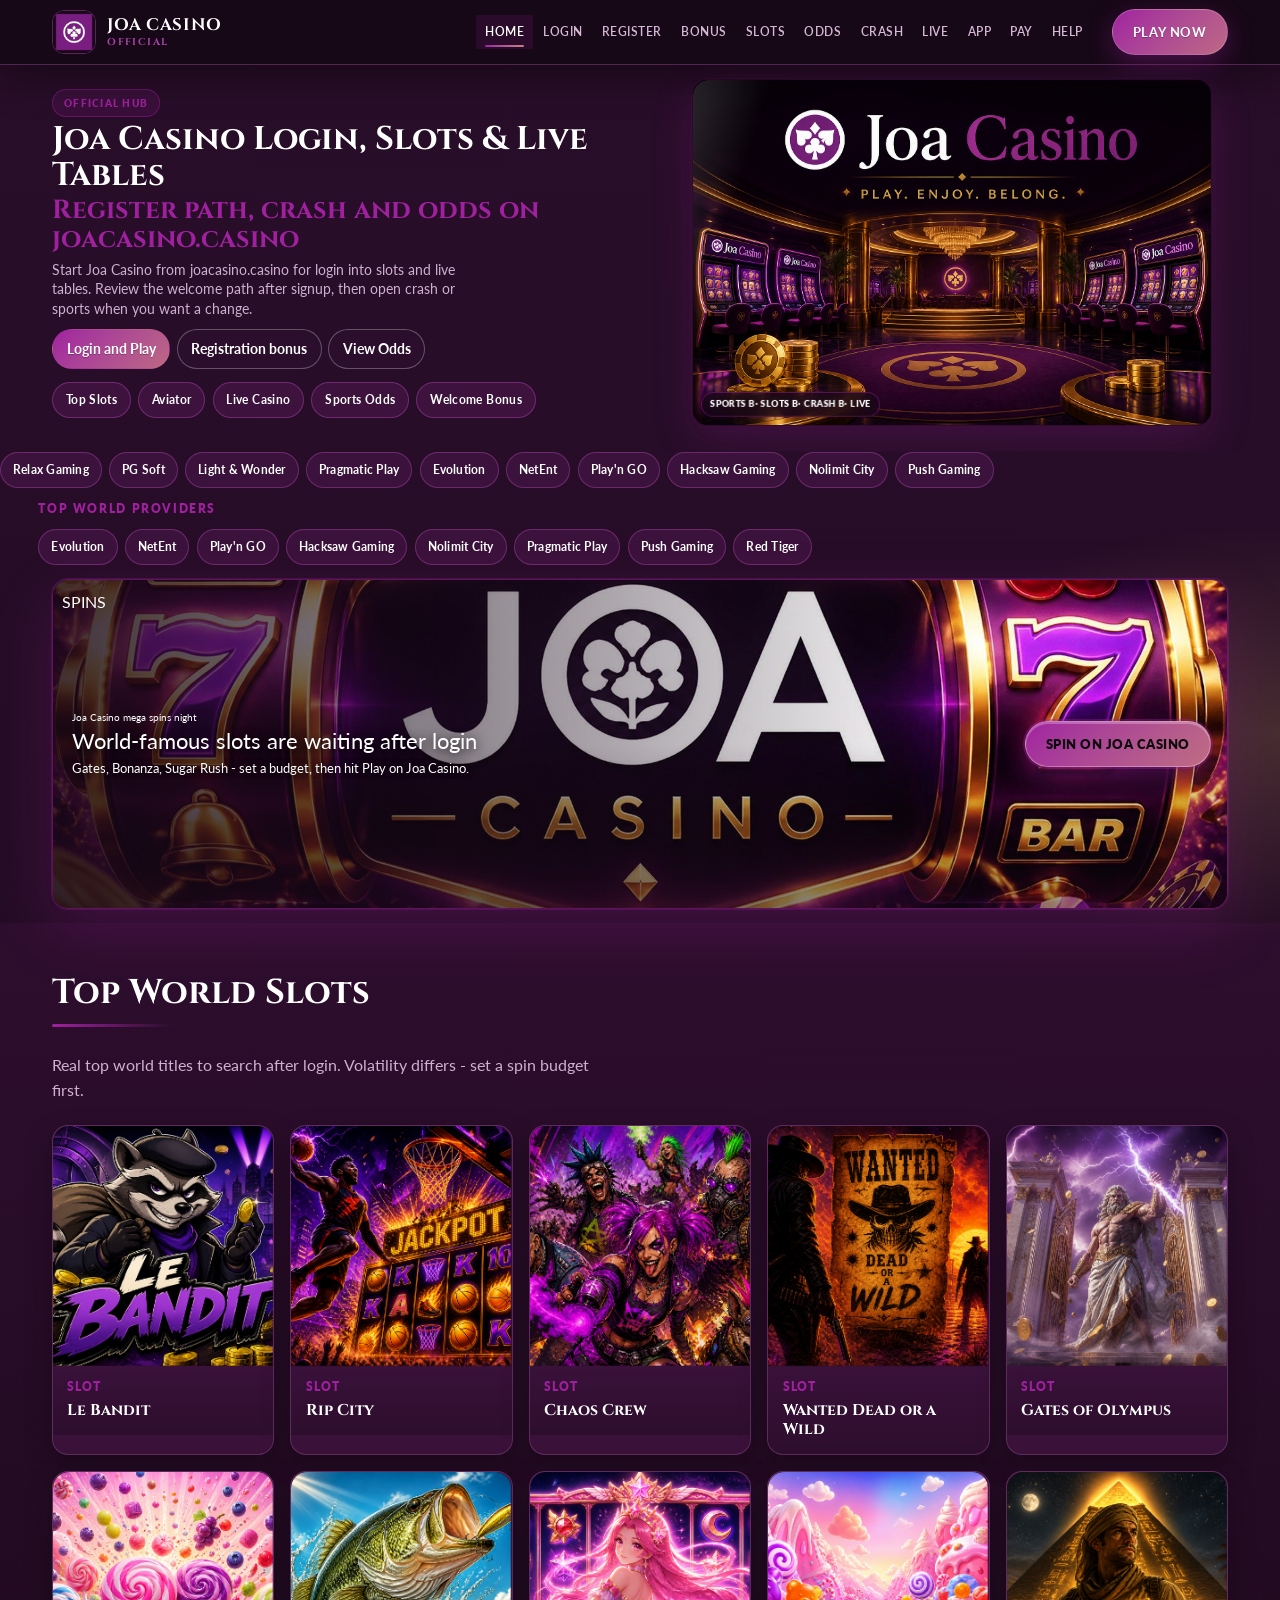
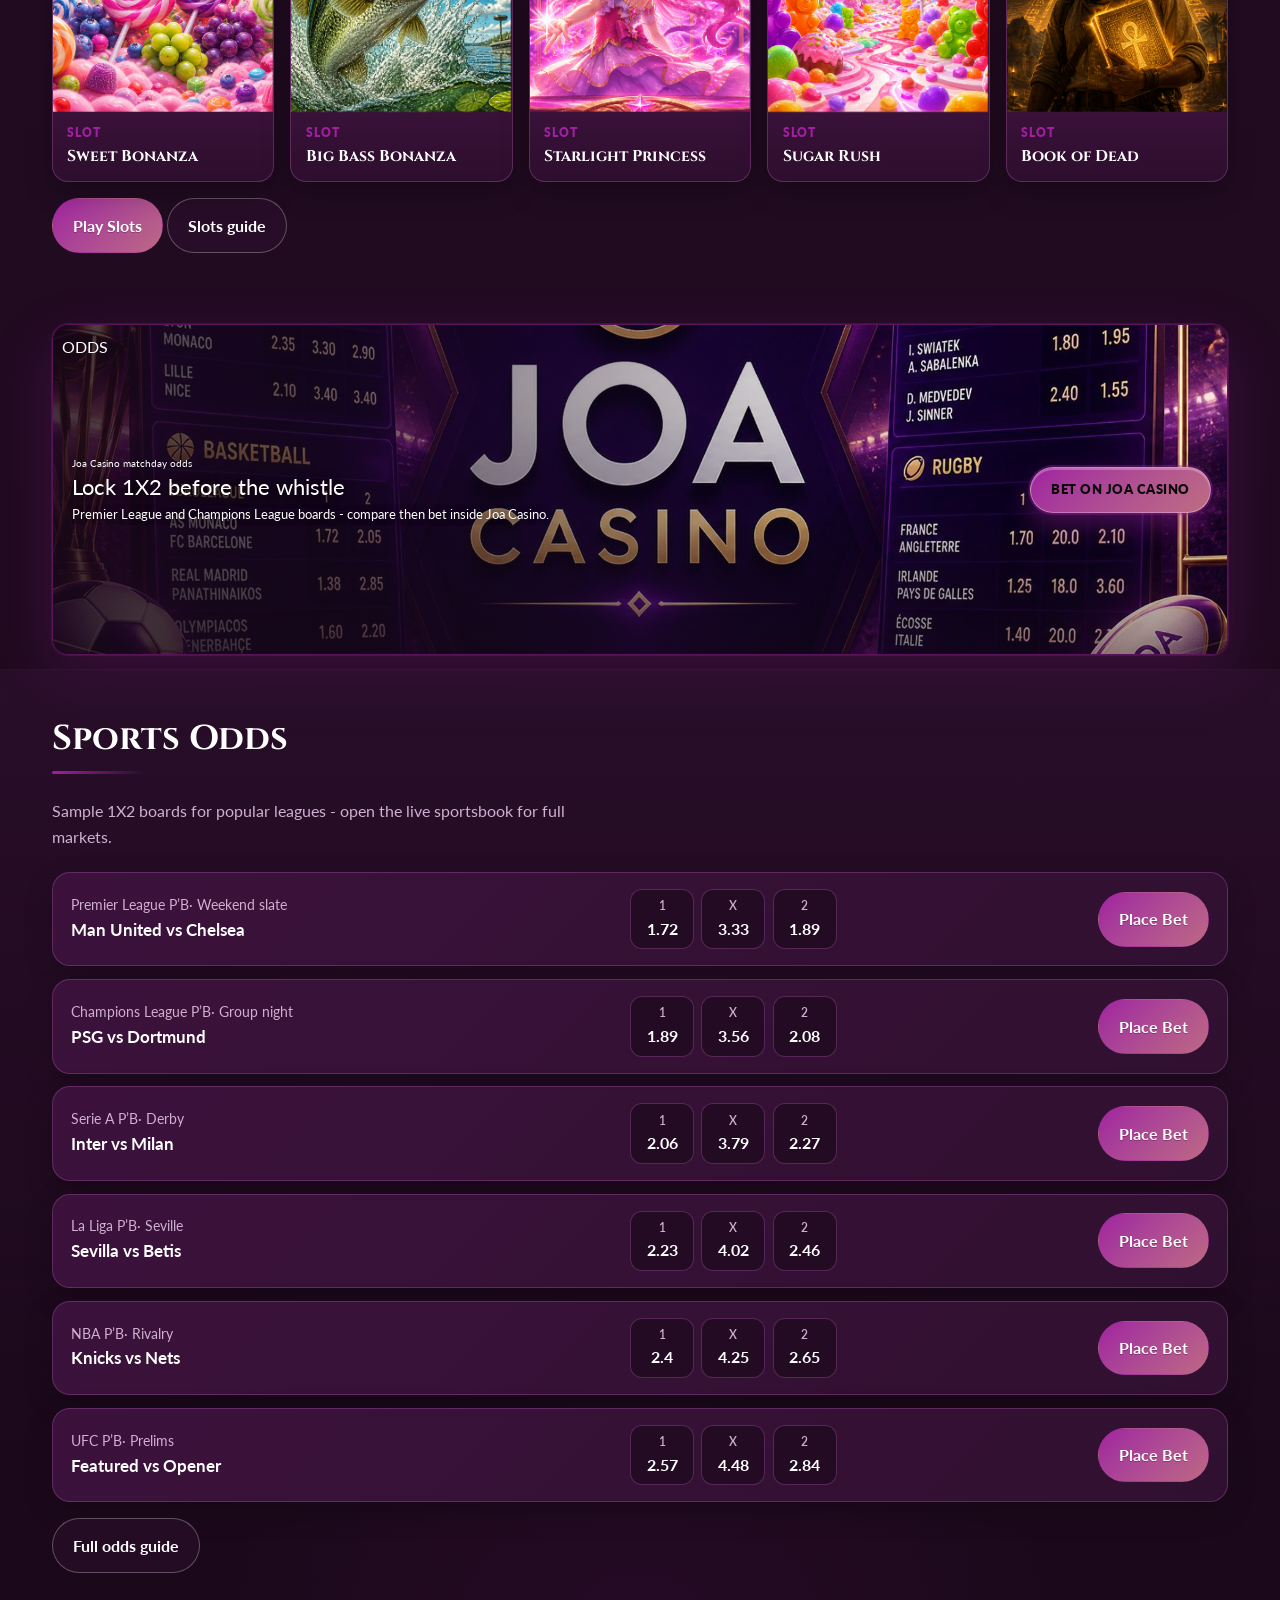
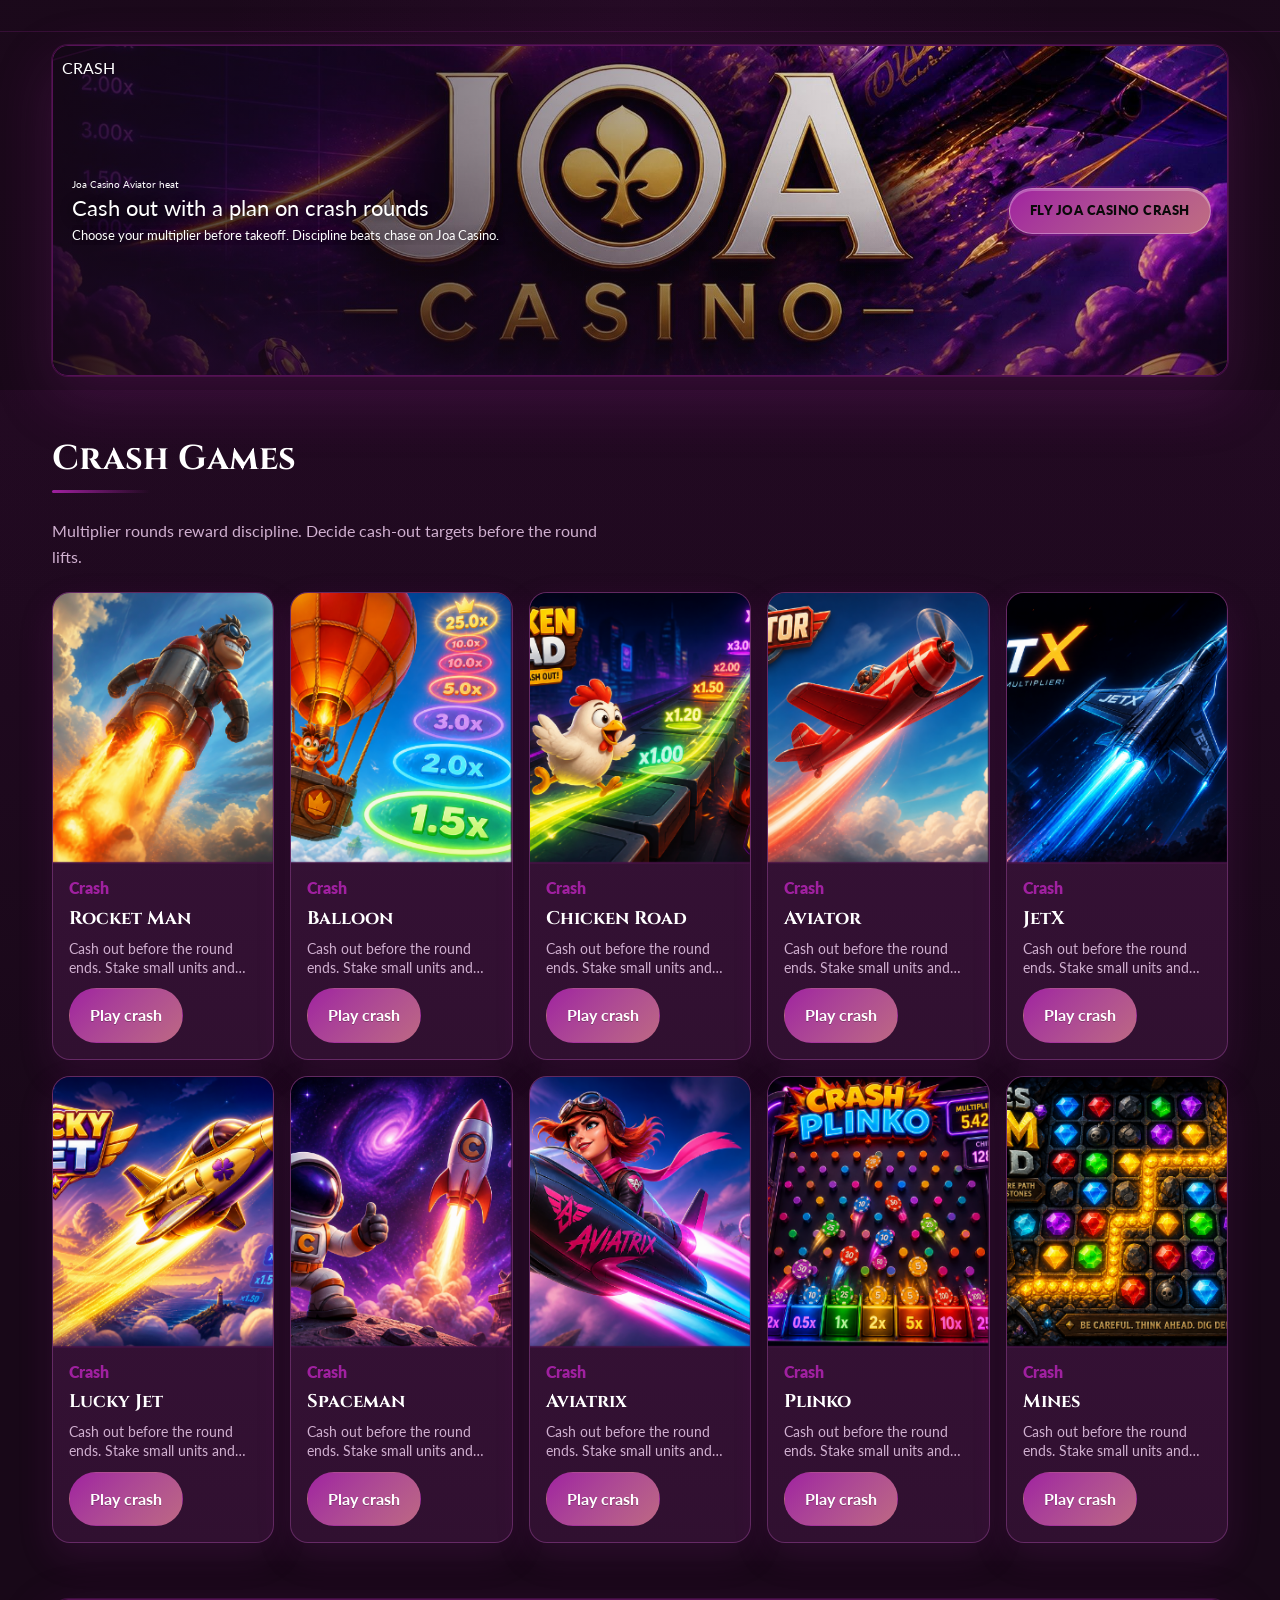
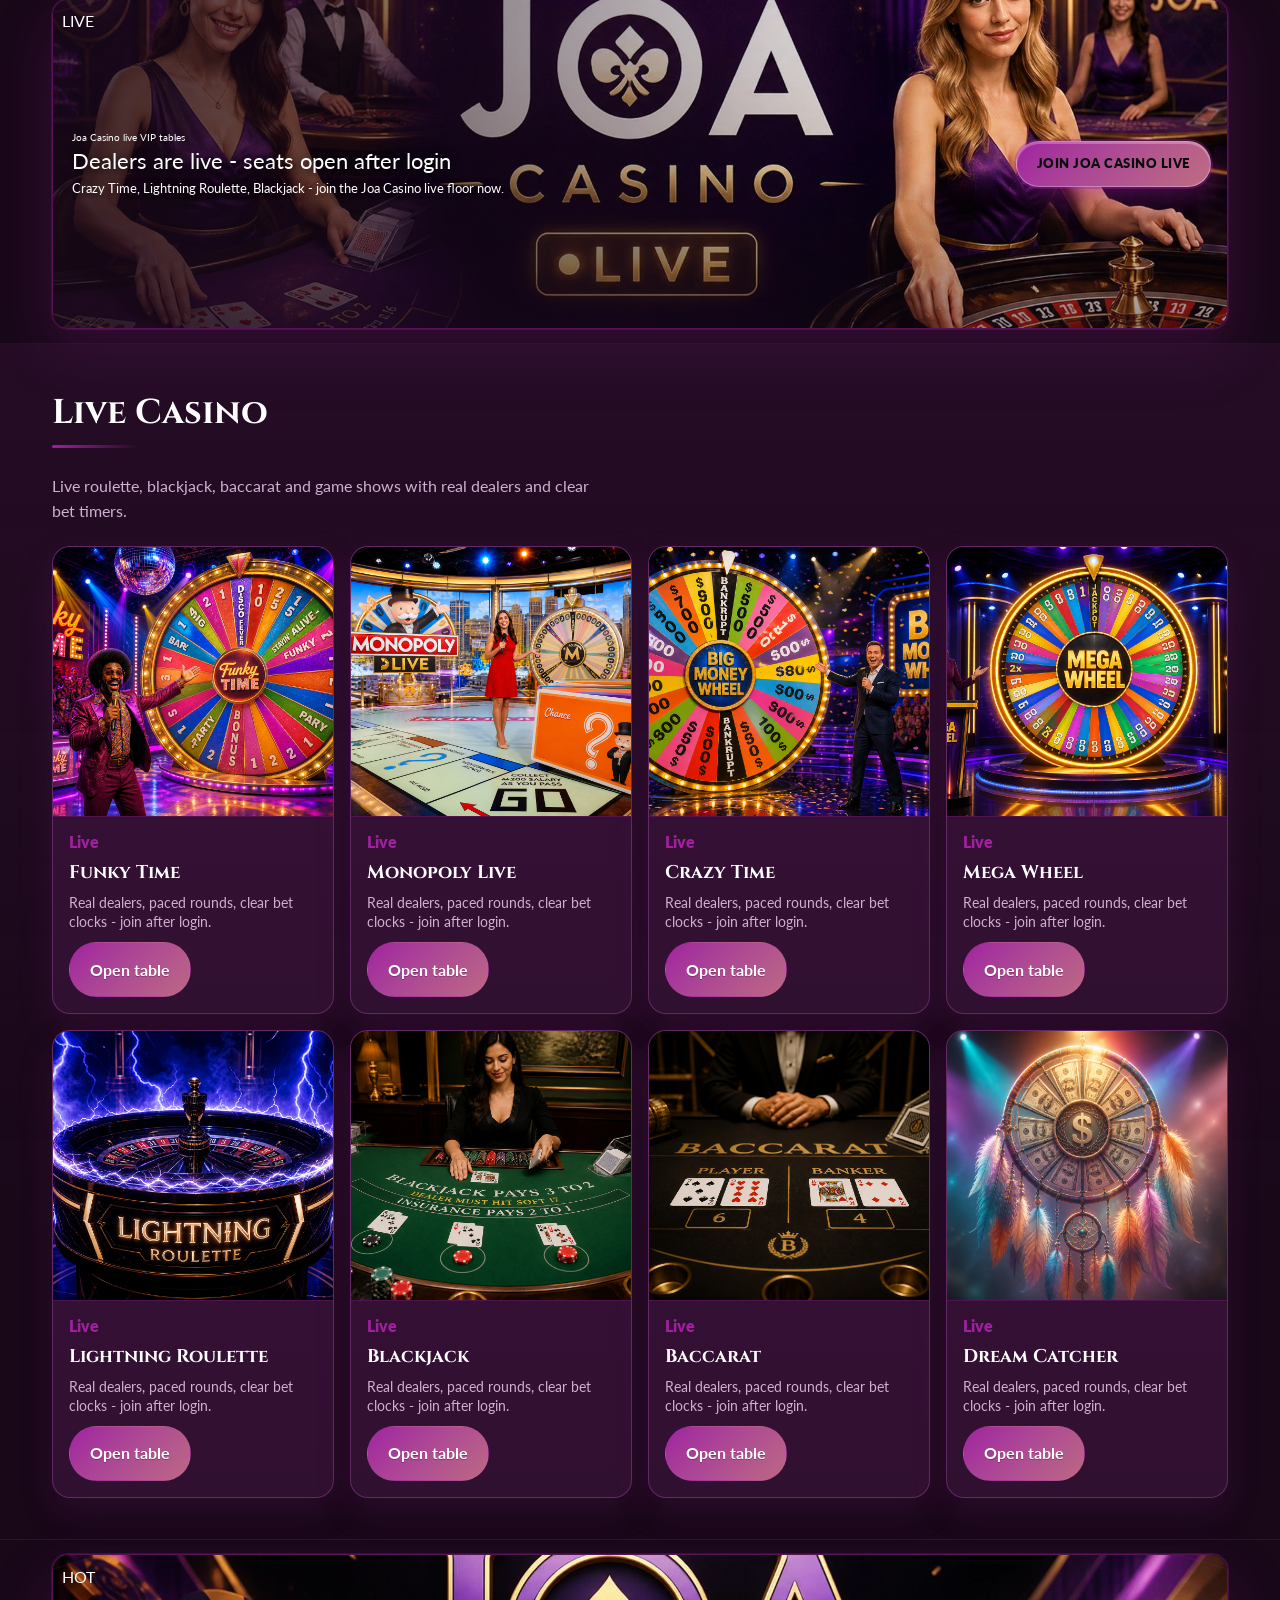
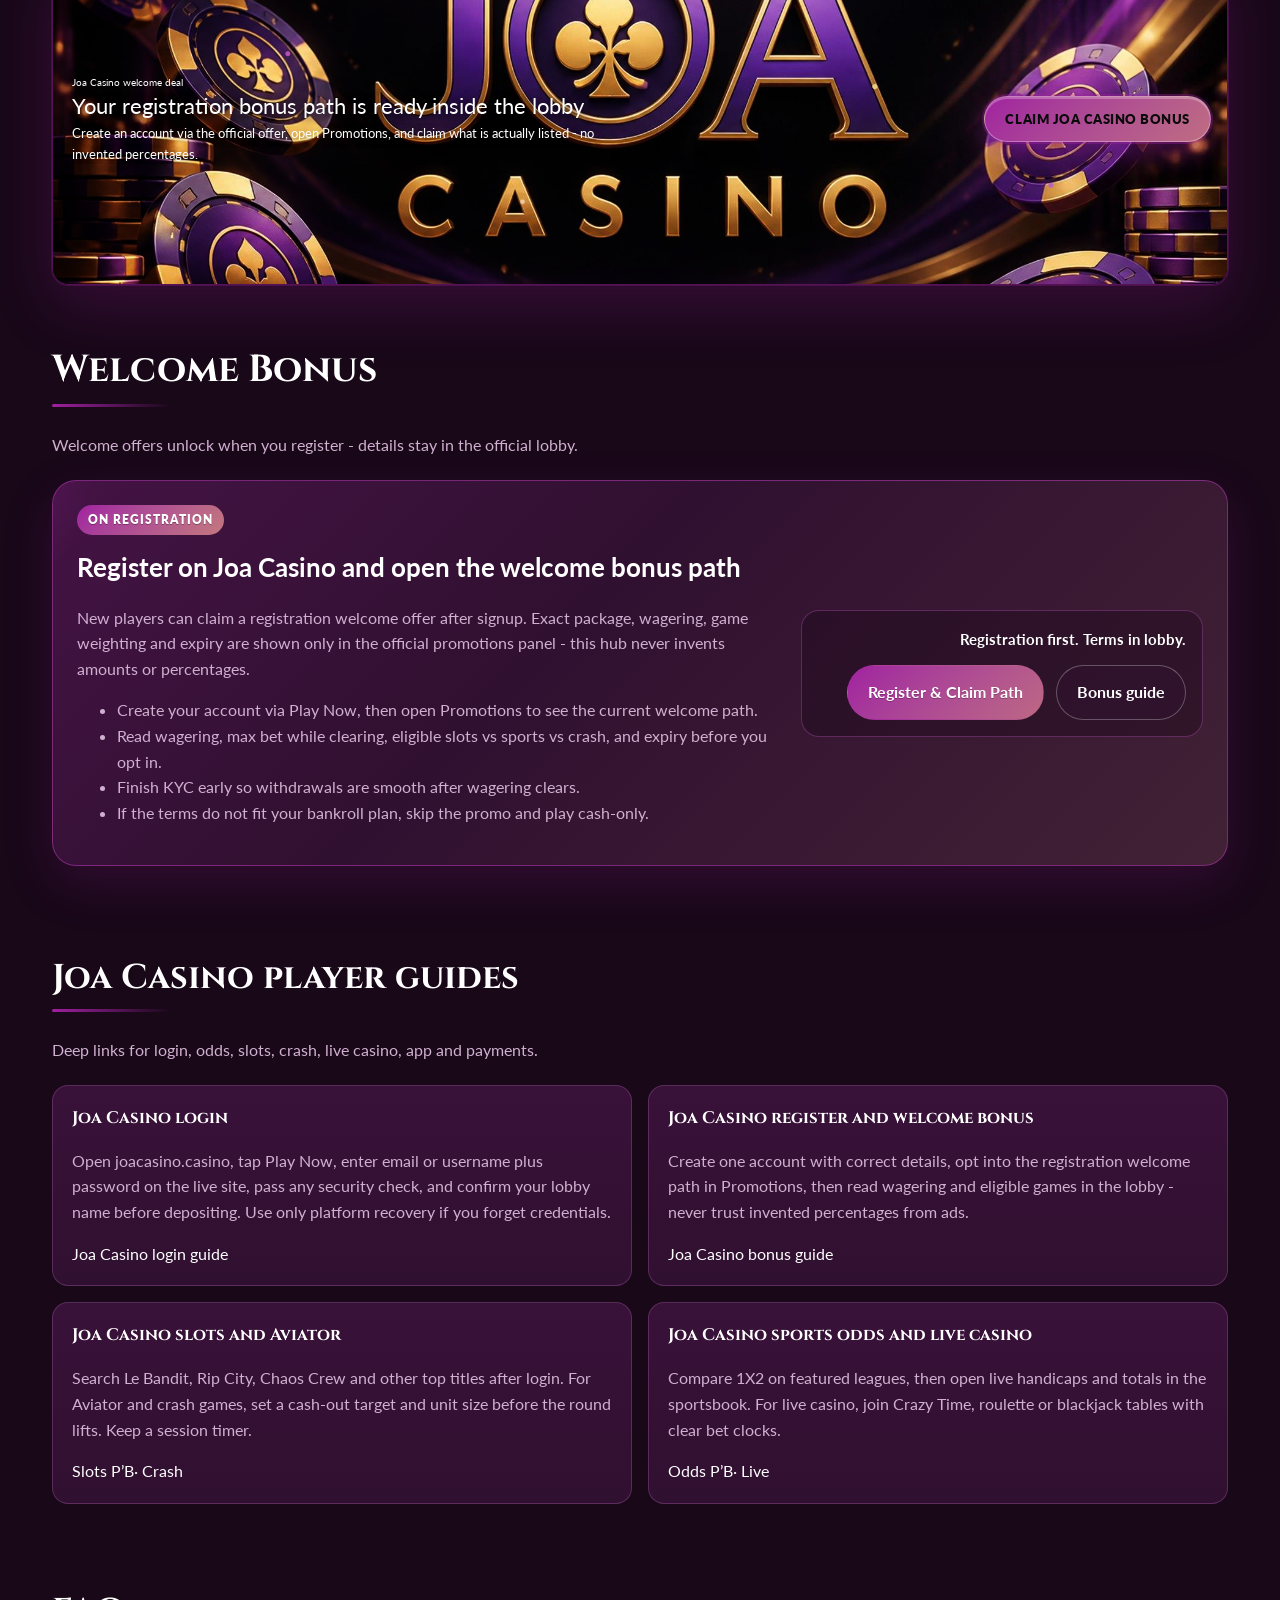
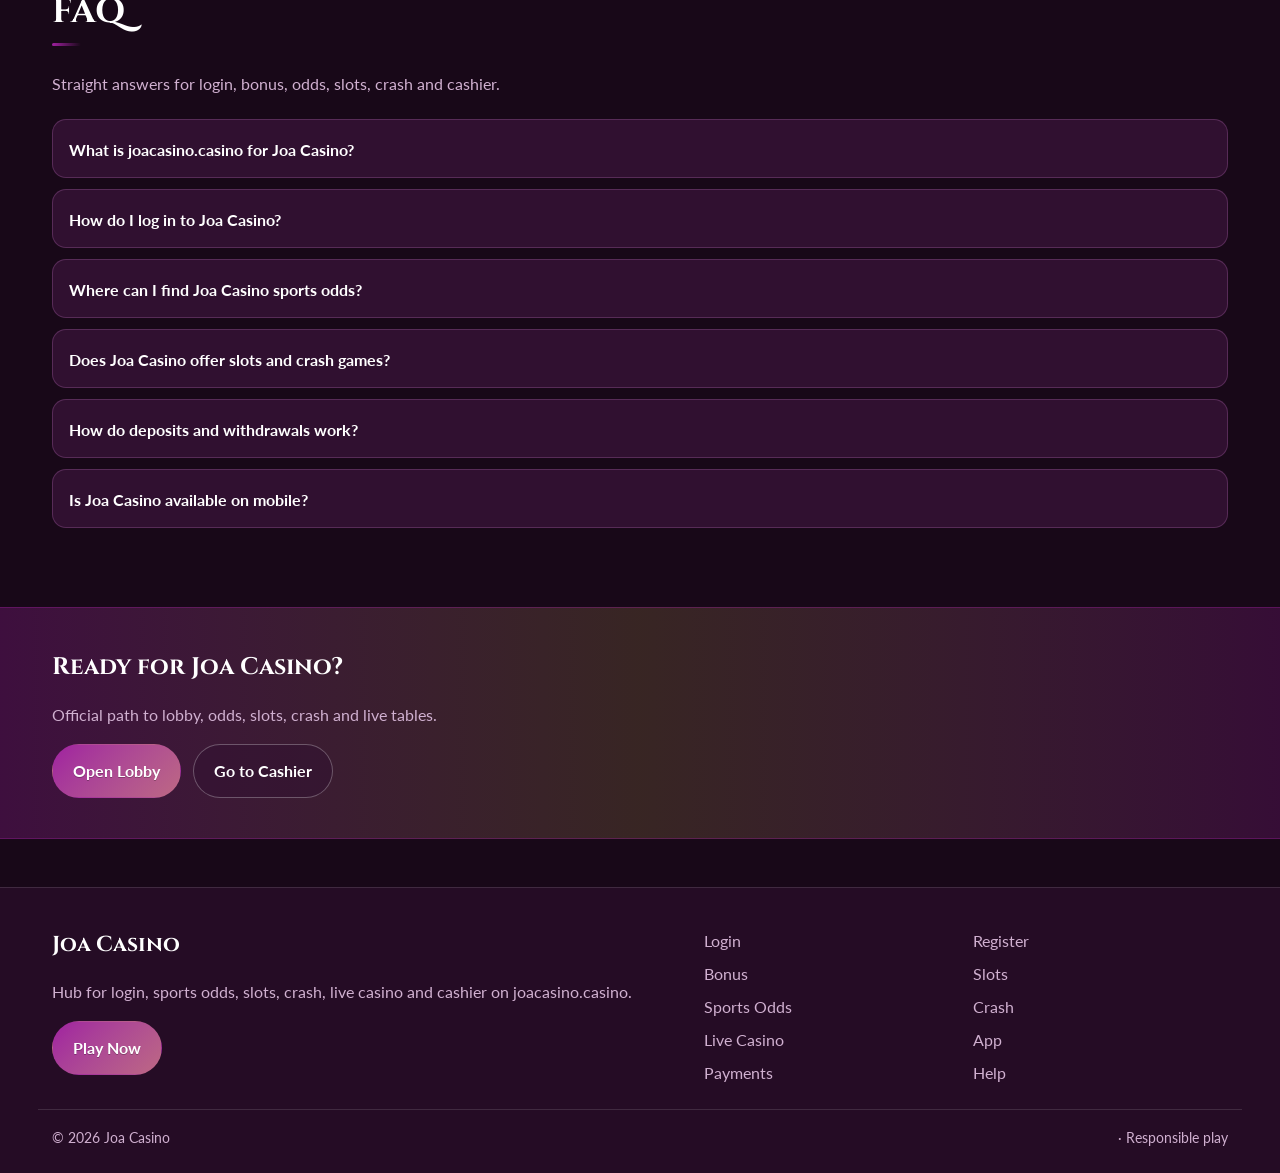
==== commit 4bf1edcd: "Fix logo voids, promo interleave, promo CSS, lang dropdown" ====
--- a/index.html
+++ b/index.html
@@ -68,79 +68,16 @@
 <div class="hero-badge">Sports В· Slots В· Crash В· Live</div>
 </div>
 </div></div></section>
-<div class="wrap"><a class="promo-fx promo-jackpot reveal" href="https://martell890.online/kDX7phPq?sub_id_1=joacasino.casino" rel="nofollow sponsored noopener" target="_blank">
-<span class="promo-badge">HOT</span>
-<span class="promo-fx-glow" aria-hidden="true"></span>
-<span class="promo-fx-scan" aria-hidden="true"></span>
-<span class="promo-fx-particles" aria-hidden="true"></span>
-<span class="promo-fx-rays" aria-hidden="true"></span>
-<span class="promo-fx-ring" aria-hidden="true"></span>
-<div class="promo-media"><img src="/assets/promo/promo-bonus.jpg" alt="Joa Casino promo" width="960" height="540" loading="lazy"></div>
-<div class="promo-copy"><span class="promo-kicker">Joa Casino welcome deal</span><div class="promo-title">Your registration bonus path is ready inside the lobby</div><p class="promo-sub">Create an account via the official offer, open Promotions, and claim what is actually listed - no invented percentages.</p></div>
-<span class="promo-cta"><span class="promo-cta-shine" aria-hidden="true"></span><span class="promo-cta-label">Claim Joa Casino bonus</span></span>
-</a></div>
-<div class="wrap"><a class="promo-fx promo-neon reveal" href="https://martell890.online/kDX7phPq?sub_id_1=joacasino.casino" rel="nofollow sponsored noopener" target="_blank">
-<span class="promo-badge">SPINS</span>
-<span class="promo-fx-glow" aria-hidden="true"></span>
-<span class="promo-fx-scan" aria-hidden="true"></span>
-<span class="promo-fx-particles" aria-hidden="true"></span>
-<span class="promo-fx-rays" aria-hidden="true"></span>
-<span class="promo-fx-ring" aria-hidden="true"></span>
-<div class="promo-media"><img src="/assets/promo/promo-slots.jpg" alt="Joa Casino promo" width="960" height="540" loading="lazy"></div>
-<div class="promo-copy"><span class="promo-kicker">Joa Casino mega spins night</span><div class="promo-title">World-famous slots are waiting after login</div><p class="promo-sub">Gates, Bonanza, Sugar Rush - set a budget, then hit Play on Joa Casino.</p></div>
-<span class="promo-cta"><span class="promo-cta-shine" aria-hidden="true"></span><span class="promo-cta-label">Spin on Joa Casino</span></span>
-</a></div>
-<div class="providers-block reveal"><div class="providers-label">Top world providers</div><div class="providers-strip"><a class="provider-chip" href="https://martell890.online/kDX7phPq?sub_id_1=joacasino.casino" rel="nofollow sponsored noopener" target="_blank">Relax Gaming</a><a class="provider-chip" href="https://martell890.online/kDX7phPq?sub_id_1=joacasino.casino" rel="nofollow sponsored noopener" target="_blank">PG Soft</a><a class="provider-chip" href="https://martell890.online/kDX7phPq?sub_id_1=joacasino.casino" rel="nofollow sponsored noopener" target="_blank">Light &amp; Wonder</a><a class="provider-chip" href="https://martell890.online/kDX7phPq?sub_id_1=joacasino.casino" rel="nofollow sponsored noopener" target="_blank">Pragmatic Play</a><a class="provider-chip" href="https://martell890.online/kDX7phPq?sub_id_1=joacasino.casino" rel="nofollow sponsored noopener" target="_blank">Evolution</a><a class="provider-chip" href="https://martell890.online/kDX7phPq?sub_id_1=joacasino.casino" rel="nofollow sponsored noopener" target="_blank">NetEnt</a><a class="provider-chip" href="https://martell890.online/kDX7phPq?sub_id_1=joacasino.casino" rel="nofollow sponsored noopener" target="_blank">Play&#39;n GO</a><a class="provider-chip" href="https://martell890.online/kDX7phPq?sub_id_1=joacasino.casino" rel="nofollow sponsored noopener" target="_blank">Hacksaw Gaming</a><a class="provider-chip" href="https://martell890.online/kDX7phPq?sub_id_1=joacasino.casino" rel="nofollow sponsored noopener" target="_blank">Nolimit City</a><a class="provider-chip" href="https://martell890.online/kDX7phPq?sub_id_1=joacasino.casino" rel="nofollow sponsored noopener" target="_blank">Push Gaming</a></div></div>
-<div class="wrap"><a class="promo-fx promo-flame reveal" href="https://martell890.online/kDX7phPq?sub_id_1=joacasino.casino" rel="nofollow sponsored noopener" target="_blank">
-<span class="promo-badge">CRASH</span>
-<span class="promo-fx-glow" aria-hidden="true"></span>
-<span class="promo-fx-scan" aria-hidden="true"></span>
-<span class="promo-fx-particles" aria-hidden="true"></span>
-<span class="promo-fx-rays" aria-hidden="true"></span>
-<span class="promo-fx-ring" aria-hidden="true"></span>
-<div class="promo-media"><img src="/assets/promo/promo-crash.jpg" alt="Joa Casino promo" width="960" height="540" loading="lazy"></div>
-<div class="promo-copy"><span class="promo-kicker">Joa Casino Aviator heat</span><div class="promo-title">Cash out with a plan on crash rounds</div><p class="promo-sub">Choose your multiplier before takeoff. Discipline beats chase on Joa Casino.</p></div>
-<span class="promo-cta"><span class="promo-cta-shine" aria-hidden="true"></span><span class="promo-cta-label">Fly Joa Casino crash</span></span>
-</a></div>
-<div class="wrap"><a class="promo-fx promo-roulette reveal" href="https://martell890.online/kDX7phPq?sub_id_1=joacasino.casino" rel="nofollow sponsored noopener" target="_blank">
-<span class="promo-badge">LIVE</span>
-<span class="promo-fx-glow" aria-hidden="true"></span>
-<span class="promo-fx-scan" aria-hidden="true"></span>
-<span class="promo-fx-particles" aria-hidden="true"></span>
-<span class="promo-fx-rays" aria-hidden="true"></span>
-<span class="promo-fx-ring" aria-hidden="true"></span>
-<div class="promo-media"><img src="/assets/promo/promo-live.jpg" alt="Joa Casino promo" width="960" height="540" loading="lazy"></div>
-<div class="promo-copy"><span class="promo-kicker">Joa Casino live VIP tables</span><div class="promo-title">Dealers are live - seats open after login</div><p class="promo-sub">Crazy Time, Lightning Roulette, Blackjack - join the Joa Casino live floor now.</p></div>
-<span class="promo-cta"><span class="promo-cta-shine" aria-hidden="true"></span><span class="promo-cta-label">Join Joa Casino live</span></span>
-</a></div>
-<div class="wrap"><a class="promo-fx promo-blast reveal" href="https://martell890.online/kDX7phPq?sub_id_1=joacasino.casino" rel="nofollow sponsored noopener" target="_blank">
-<span class="promo-badge">ODDS</span>
-<span class="promo-fx-glow" aria-hidden="true"></span>
-<span class="promo-fx-scan" aria-hidden="true"></span>
-<span class="promo-fx-particles" aria-hidden="true"></span>
-<span class="promo-fx-rays" aria-hidden="true"></span>
-<span class="promo-fx-ring" aria-hidden="true"></span>
-<div class="promo-media"><img src="/assets/promo/promo-odds.jpg" alt="Joa Casino promo" width="960" height="540" loading="lazy"></div>
-<div class="promo-copy"><span class="promo-kicker">Joa Casino matchday odds</span><div class="promo-title">Lock 1X2 before the whistle</div><p class="promo-sub">Premier League and Champions League boards - compare then bet inside Joa Casino.</p></div>
-<span class="promo-cta"><span class="promo-cta-shine" aria-hidden="true"></span><span class="promo-cta-label">Bet on Joa Casino</span></span>
-</a></div>
-<div class="wrap"><a class="promo-fx promo-vip reveal" href="https://martell890.online/kDX7phPq?sub_id_1=joacasino.casino" rel="nofollow sponsored noopener" target="_blank">
-<span class="promo-badge">VIP</span>
-<span class="promo-fx-glow" aria-hidden="true"></span>
-<span class="promo-fx-scan" aria-hidden="true"></span>
-<span class="promo-fx-particles" aria-hidden="true"></span>
-<span class="promo-fx-rays" aria-hidden="true"></span>
-<span class="promo-fx-ring" aria-hidden="true"></span>
-<div class="promo-media"><img src="/assets/promo/promo-cashier.jpg" alt="Joa Casino promo" width="960" height="540" loading="lazy"></div>
-<div class="promo-copy"><span class="promo-kicker">Joa Casino cashier express</span><div class="promo-title">Deposit, play, withdraw on one account</div><p class="promo-sub">Finish KYC early and use payout methods you control on Joa Casino.</p></div>
-<span class="promo-cta"><span class="promo-cta-shine" aria-hidden="true"></span><span class="promo-cta-label">Open Joa Casino cashier</span></span>
-</a></div>
+<div class="providers-strip"><a class="provider-chip" href="https://martell890.online/kDX7phPq?sub_id_1=joacasino.casino" rel="nofollow sponsored noopener" target="_blank">Relax Gaming</a><a class="provider-chip" href="https://martell890.online/kDX7phPq?sub_id_1=joacasino.casino" rel="nofollow sponsored noopener" target="_blank">PG Soft</a><a class="provider-chip" href="https://martell890.online/kDX7phPq?sub_id_1=joacasino.casino" rel="nofollow sponsored noopener" target="_blank">Light &amp; Wonder</a><a class="provider-chip" href="https://martell890.online/kDX7phPq?sub_id_1=joacasino.casino" rel="nofollow sponsored noopener" target="_blank">Pragmatic Play</a><a class="provider-chip" href="https://martell890.online/kDX7phPq?sub_id_1=joacasino.casino" rel="nofollow sponsored noopener" target="_blank">Evolution</a><a class="provider-chip" href="https://martell890.online/kDX7phPq?sub_id_1=joacasino.casino" rel="nofollow sponsored noopener" target="_blank">NetEnt</a><a class="provider-chip" href="https://martell890.online/kDX7phPq?sub_id_1=joacasino.casino" rel="nofollow sponsored noopener" target="_blank">Play&#39;n GO</a><a class="provider-chip" href="https://martell890.online/kDX7phPq?sub_id_1=joacasino.casino" rel="nofollow sponsored noopener" target="_blank">Hacksaw Gaming</a><a class="provider-chip" href="https://martell890.online/kDX7phPq?sub_id_1=joacasino.casino" rel="nofollow sponsored noopener" target="_blank">Nolimit City</a><a class="provider-chip" href="https://martell890.online/kDX7phPq?sub_id_1=joacasino.casino" rel="nofollow sponsored noopener" target="_blank">Push Gaming</a></div></div>
+<div class="providers-block reveal"><div class="providers-label">Top world providers</div><div class="providers-strip"><a class="provider-chip" href="https://martell890.online/kDX7phPq?sub_id_1=joacasino.casino" rel="nofollow sponsored noopener" target="_blank">Evolution</a><a class="provider-chip" href="https://martell890.online/kDX7phPq?sub_id_1=joacasino.casino" rel="nofollow sponsored noopener" target="_blank">NetEnt</a><a class="provider-chip" href="https://martell890.online/kDX7phPq?sub_id_1=joacasino.casino" rel="nofollow sponsored noopener" target="_blank">Play'n GO</a><a class="provider-chip" href="https://martell890.online/kDX7phPq?sub_id_1=joacasino.casino" rel="nofollow sponsored noopener" target="_blank">Hacksaw Gaming</a><a class="provider-chip" href="https://martell890.online/kDX7phPq?sub_id_1=joacasino.casino" rel="nofollow sponsored noopener" target="_blank">Nolimit City</a><a class="provider-chip" href="https://martell890.online/kDX7phPq?sub_id_1=joacasino.casino" rel="nofollow sponsored noopener" target="_blank">Pragmatic Play</a><a class="provider-chip" href="https://martell890.online/kDX7phPq?sub_id_1=joacasino.casino" rel="nofollow sponsored noopener" target="_blank">Push Gaming</a><a class="provider-chip" href="https://martell890.online/kDX7phPq?sub_id_1=joacasino.casino" rel="nofollow sponsored noopener" target="_blank">Red Tiger</a></div></div>
+<div class="wrap"><a class="promo-fx promo-neon reveal" href="https://martell890.online/kDX7phPq?sub_id_1=joacasino.casino" rel="nofollow sponsored noopener" target="_blank"><span class="promo-badge">SPINS</span><span class="promo-fx-glow" aria-hidden="true"></span><span class="promo-fx-scan" aria-hidden="true"></span><span class="promo-fx-particles" aria-hidden="true"></span><span class="promo-fx-rays" aria-hidden="true"></span><span class="promo-fx-ring" aria-hidden="true"></span><div class="promo-media"><img src="/assets/promo/promo-slots.jpg" alt="Joa Casino promo" width="1920" height="540" loading="lazy"></div><div class="promo-copy"><span class="promo-kicker">Joa Casino mega spins night</span><div class="promo-title">World-famous slots are waiting after login</div><p class="promo-sub">Gates, Bonanza, Sugar Rush - set a budget, then hit Play on Joa Casino.</p></div><span class="promo-cta"><span class="promo-cta-shine" aria-hidden="true"></span><span class="promo-cta-label">Spin on Joa Casino</span></span></a></div>
 <section class="section section-hot" id="slots"><div class="wrap">
 <div class="section-head"><h2>Top World Slots</h2><p class="mute">Real top world titles to search after login. Volatility differs - set a spin budget first.</p></div>
 <div class="card-grid"><article class="game-card"><a class="js-offer-card" href="https://martell890.online/kDX7phPq?sub_id_1=joacasino.casino" rel="nofollow sponsored noopener" target="_blank"><img src="/assets/slots/slot-01.jpg" alt="Le Bandit" width="320" height="240" loading="lazy"><div class="card-meta"><div class="tag">Slot</div><h3>Le Bandit</h3></div></a></article><article class="game-card"><a class="js-offer-card" href="https://martell890.online/kDX7phPq?sub_id_1=joacasino.casino" rel="nofollow sponsored noopener" target="_blank"><img src="/assets/slots/slot-02.jpg" alt="Rip City" width="320" height="240" loading="lazy"><div class="card-meta"><div class="tag">Slot</div><h3>Rip City</h3></div></a></article><article class="game-card"><a class="js-offer-card" href="https://martell890.online/kDX7phPq?sub_id_1=joacasino.casino" rel="nofollow sponsored noopener" target="_blank"><img src="/assets/slots/slot-03.jpg" alt="Chaos Crew" width="320" height="240" loading="lazy"><div class="card-meta"><div class="tag">Slot</div><h3>Chaos Crew</h3></div></a></article><article class="game-card"><a class="js-offer-card" href="https://martell890.online/kDX7phPq?sub_id_1=joacasino.casino" rel="nofollow sponsored noopener" target="_blank"><img src="/assets/slots/slot-04.jpg" alt="Wanted Dead or a Wild" width="320" height="240" loading="lazy"><div class="card-meta"><div class="tag">Slot</div><h3>Wanted Dead or a Wild</h3></div></a></article><article class="game-card"><a class="js-offer-card" href="https://martell890.online/kDX7phPq?sub_id_1=joacasino.casino" rel="nofollow sponsored noopener" target="_blank"><img src="/assets/slots/slot-05.jpg" alt="Gates of Olympus" width="320" height="240" loading="lazy"><div class="card-meta"><div class="tag">Slot</div><h3>Gates of Olympus</h3></div></a></article><article class="game-card"><a class="js-offer-card" href="https://martell890.online/kDX7phPq?sub_id_1=joacasino.casino" rel="nofollow sponsored noopener" target="_blank"><img src="/assets/slots/slot-06.jpg" alt="Sweet Bonanza" width="320" height="240" loading="lazy"><div class="card-meta"><div class="tag">Slot</div><h3>Sweet Bonanza</h3></div></a></article><article class="game-card"><a class="js-offer-card" href="https://martell890.online/kDX7phPq?sub_id_1=joacasino.casino" rel="nofollow sponsored noopener" target="_blank"><img src="/assets/slots/slot-07.jpg" alt="Big Bass Bonanza" width="320" height="240" loading="lazy"><div class="card-meta"><div class="tag">Slot</div><h3>Big Bass Bonanza</h3></div></a></article><article class="game-card"><a class="js-offer-card" href="https://martell890.online/kDX7phPq?sub_id_1=joacasino.casino" rel="nofollow sponsored noopener" target="_blank"><img src="/assets/slots/slot-08.jpg" alt="Starlight Princess" width="320" height="240" loading="lazy"><div class="card-meta"><div class="tag">Slot</div><h3>Starlight Princess</h3></div></a></article><article class="game-card"><a class="js-offer-card" href="https://martell890.online/kDX7phPq?sub_id_1=joacasino.casino" rel="nofollow sponsored noopener" target="_blank"><img src="/assets/slots/slot-09.jpg" alt="Sugar Rush" width="320" height="240" loading="lazy"><div class="card-meta"><div class="tag">Slot</div><h3>Sugar Rush</h3></div></a></article><article class="game-card"><a class="js-offer-card" href="https://martell890.online/kDX7phPq?sub_id_1=joacasino.casino" rel="nofollow sponsored noopener" target="_blank"><img src="/assets/slots/slot-10.jpg" alt="Book of Dead" width="320" height="240" loading="lazy"><div class="card-meta"><div class="tag">Slot</div><h3>Book of Dead</h3></div></a></article></div>
 <p style="margin-top:1rem"><a class="btn btn-accent" href="https://martell890.online/kDX7phPq?sub_id_1=joacasino.casino" rel="nofollow sponsored noopener" target="_blank">Play Slots</a>
 <a class="btn btn-ghost" href="/joa-slots.html">Slots guide</a></p>
 </div></section>
+<div class="wrap"><a class="promo-fx promo-blast reveal" href="https://martell890.online/kDX7phPq?sub_id_1=joacasino.casino" rel="nofollow sponsored noopener" target="_blank"><span class="promo-badge">ODDS</span><span class="promo-fx-glow" aria-hidden="true"></span><span class="promo-fx-scan" aria-hidden="true"></span><span class="promo-fx-particles" aria-hidden="true"></span><span class="promo-fx-rays" aria-hidden="true"></span><span class="promo-fx-ring" aria-hidden="true"></span><div class="promo-media"><img src="/assets/promo/promo-odds.jpg" alt="Joa Casino promo" width="1920" height="540" loading="lazy"></div><div class="promo-copy"><span class="promo-kicker">Joa Casino matchday odds</span><div class="promo-title">Lock 1X2 before the whistle</div><p class="promo-sub">Premier League and Champions League boards - compare then bet inside Joa Casino.</p></div><span class="promo-cta"><span class="promo-cta-shine" aria-hidden="true"></span><span class="promo-cta-label">Bet on Joa Casino</span></span></a></div>
 <section class="section section-alt" id="odds"><div class="wrap">
 <div class="section-head"><h2>Sports Odds</h2><p class="mute">Sample 1X2 boards for popular leagues - open the live sportsbook for full markets.</p></div>
 <div class="odds-board"><article class="odds-row">
@@ -181,14 +118,17 @@
 </article></div>
 <p style="margin-top:1rem"><a class="btn btn-ghost" href="/joa-odds.html">Full odds guide</a></p>
 </div></section>
+<div class="wrap"><a class="promo-fx promo-flame reveal" href="https://martell890.online/kDX7phPq?sub_id_1=joacasino.casino" rel="nofollow sponsored noopener" target="_blank"><span class="promo-badge">CRASH</span><span class="promo-fx-glow" aria-hidden="true"></span><span class="promo-fx-scan" aria-hidden="true"></span><span class="promo-fx-particles" aria-hidden="true"></span><span class="promo-fx-rays" aria-hidden="true"></span><span class="promo-fx-ring" aria-hidden="true"></span><div class="promo-media"><img src="/assets/promo/promo-crash.jpg" alt="Joa Casino promo" width="1920" height="540" loading="lazy"></div><div class="promo-copy"><span class="promo-kicker">Joa Casino Aviator heat</span><div class="promo-title">Cash out with a plan on crash rounds</div><p class="promo-sub">Choose your multiplier before takeoff. Discipline beats chase on Joa Casino.</p></div><span class="promo-cta"><span class="promo-cta-shine" aria-hidden="true"></span><span class="promo-cta-label">Fly Joa Casino crash</span></span></a></div>
 <section class="section section-hot" id="crash"><div class="wrap">
 <div class="section-head"><h2>Crash Games</h2><p class="mute">Multiplier rounds reward discipline. Decide cash-out targets before the round lifts.</p></div>
 <div class="crash-grid"><article class="panel media-panel"><img src="/assets/crash/crash-01.jpg" alt="Rocket Man" width="480" height="270" loading="lazy"><div class="tag">Crash</div><h3>Rocket Man</h3><p class="mute">Cash out before the round ends. Stake small units and define an exit multiplier first.</p><a class="btn btn-accent" href="https://martell890.online/kDX7phPq?sub_id_1=joacasino.casino" rel="nofollow sponsored noopener" target="_blank">Play crash</a></article><article class="panel media-panel"><img src="/assets/crash/crash-02.jpg" alt="Balloon" width="480" height="270" loading="lazy"><div class="tag">Crash</div><h3>Balloon</h3><p class="mute">Cash out before the round ends. Stake small units and define an exit multiplier first.</p><a class="btn btn-accent" href="https://martell890.online/kDX7phPq?sub_id_1=joacasino.casino" rel="nofollow sponsored noopener" target="_blank">Play crash</a></article><article class="panel media-panel"><img src="/assets/crash/crash-03.jpg" alt="Chicken Road" width="480" height="270" loading="lazy"><div class="tag">Crash</div><h3>Chicken Road</h3><p class="mute">Cash out before the round ends. Stake small units and define an exit multiplier first.</p><a class="btn btn-accent" href="https://martell890.online/kDX7phPq?sub_id_1=joacasino.casino" rel="nofollow sponsored noopener" target="_blank">Play crash</a></article><article class="panel media-panel"><img src="/assets/crash/crash-04.jpg" alt="Aviator" width="480" height="270" loading="lazy"><div class="tag">Crash</div><h3>Aviator</h3><p class="mute">Cash out before the round ends. Stake small units and define an exit multiplier first.</p><a class="btn btn-accent" href="https://martell890.online/kDX7phPq?sub_id_1=joacasino.casino" rel="nofollow sponsored noopener" target="_blank">Play crash</a></article><article class="panel media-panel"><img src="/assets/crash/crash-05.jpg" alt="JetX" width="480" height="270" loading="lazy"><div class="tag">Crash</div><h3>JetX</h3><p class="mute">Cash out before the round ends. Stake small units and define an exit multiplier first.</p><a class="btn btn-accent" href="https://martell890.online/kDX7phPq?sub_id_1=joacasino.casino" rel="nofollow sponsored noopener" target="_blank">Play crash</a></article><article class="panel media-panel"><img src="/assets/crash/crash-06.jpg" alt="Lucky Jet" width="480" height="270" loading="lazy"><div class="tag">Crash</div><h3>Lucky Jet</h3><p class="mute">Cash out before the round ends. Stake small units and define an exit multiplier first.</p><a class="btn btn-accent" href="https://martell890.online/kDX7phPq?sub_id_1=joacasino.casino" rel="nofollow sponsored noopener" target="_blank">Play crash</a></article><article class="panel media-panel"><img src="/assets/crash/crash-07.jpg" alt="Spaceman" width="480" height="270" loading="lazy"><div class="tag">Crash</div><h3>Spaceman</h3><p class="mute">Cash out before the round ends. Stake small units and define an exit multiplier first.</p><a class="btn btn-accent" href="https://martell890.online/kDX7phPq?sub_id_1=joacasino.casino" rel="nofollow sponsored noopener" target="_blank">Play crash</a></article><article class="panel media-panel"><img src="/assets/crash/crash-08.jpg" alt="Aviatrix" width="480" height="270" loading="lazy"><div class="tag">Crash</div><h3>Aviatrix</h3><p class="mute">Cash out before the round ends. Stake small units and define an exit multiplier first.</p><a class="btn btn-accent" href="https://martell890.online/kDX7phPq?sub_id_1=joacasino.casino" rel="nofollow sponsored noopener" target="_blank">Play crash</a></article><article class="panel media-panel"><img src="/assets/crash/crash-09.jpg" alt="Plinko" width="480" height="270" loading="lazy"><div class="tag">Crash</div><h3>Plinko</h3><p class="mute">Cash out before the round ends. Stake small units and define an exit multiplier first.</p><a class="btn btn-accent" href="https://martell890.online/kDX7phPq?sub_id_1=joacasino.casino" rel="nofollow sponsored noopener" target="_blank">Play crash</a></article><article class="panel media-panel"><img src="/assets/crash/crash-10.jpg" alt="Mines" width="480" height="270" loading="lazy"><div class="tag">Crash</div><h3>Mines</h3><p class="mute">Cash out before the round ends. Stake small units and define an exit multiplier first.</p><a class="btn btn-accent" href="https://martell890.online/kDX7phPq?sub_id_1=joacasino.casino" rel="nofollow sponsored noopener" target="_blank">Play crash</a></article></div>
 </div></section>
+<div class="wrap"><a class="promo-fx promo-roulette reveal" href="https://martell890.online/kDX7phPq?sub_id_1=joacasino.casino" rel="nofollow sponsored noopener" target="_blank"><span class="promo-badge">LIVE</span><span class="promo-fx-glow" aria-hidden="true"></span><span class="promo-fx-scan" aria-hidden="true"></span><span class="promo-fx-particles" aria-hidden="true"></span><span class="promo-fx-rays" aria-hidden="true"></span><span class="promo-fx-ring" aria-hidden="true"></span><div class="promo-media"><img src="/assets/promo/promo-live.jpg" alt="Joa Casino promo" width="1920" height="540" loading="lazy"></div><div class="promo-copy"><span class="promo-kicker">Joa Casino live VIP tables</span><div class="promo-title">Dealers are live - seats open after login</div><p class="promo-sub">Crazy Time, Lightning Roulette, Blackjack - join the Joa Casino live floor now.</p></div><span class="promo-cta"><span class="promo-cta-shine" aria-hidden="true"></span><span class="promo-cta-label">Join Joa Casino live</span></span></a></div>
 <section class="section section-alt" id="live"><div class="wrap">
 <div class="section-head"><h2>Live Casino</h2><p class="mute">Live roulette, blackjack, baccarat and game shows with real dealers and clear bet timers.</p></div>
 <div class="live-grid"><article class="panel media-panel"><img src="/assets/live/live-01.jpg" alt="Funky Time" width="480" height="270" loading="lazy"><div class="tag">Live</div><h3>Funky Time</h3><p class="mute">Real dealers, paced rounds, clear bet clocks - join after login.</p><a class="btn btn-accent" href="https://martell890.online/kDX7phPq?sub_id_1=joacasino.casino" rel="nofollow sponsored noopener" target="_blank">Open table</a></article><article class="panel media-panel"><img src="/assets/live/live-02.jpg" alt="Monopoly Live" width="480" height="270" loading="lazy"><div class="tag">Live</div><h3>Monopoly Live</h3><p class="mute">Real dealers, paced rounds, clear bet clocks - join after login.</p><a class="btn btn-accent" href="https://martell890.online/kDX7phPq?sub_id_1=joacasino.casino" rel="nofollow sponsored noopener" target="_blank">Open table</a></article><article class="panel media-panel"><img src="/assets/live/live-03.jpg" alt="Crazy Time" width="480" height="270" loading="lazy"><div class="tag">Live</div><h3>Crazy Time</h3><p class="mute">Real dealers, paced rounds, clear bet clocks - join after login.</p><a class="btn btn-accent" href="https://martell890.online/kDX7phPq?sub_id_1=joacasino.casino" rel="nofollow sponsored noopener" target="_blank">Open table</a></article><article class="panel media-panel"><img src="/assets/live/live-04.jpg" alt="Mega Wheel" width="480" height="270" loading="lazy"><div class="tag">Live</div><h3>Mega Wheel</h3><p class="mute">Real dealers, paced rounds, clear bet clocks - join after login.</p><a class="btn btn-accent" href="https://martell890.online/kDX7phPq?sub_id_1=joacasino.casino" rel="nofollow sponsored noopener" target="_blank">Open table</a></article><article class="panel media-panel"><img src="/assets/live/live-05.jpg" alt="Lightning Roulette" width="480" height="270" loading="lazy"><div class="tag">Live</div><h3>Lightning Roulette</h3><p class="mute">Real dealers, paced rounds, clear bet clocks - join after login.</p><a class="btn btn-accent" href="https://martell890.online/kDX7phPq?sub_id_1=joacasino.casino" rel="nofollow sponsored noopener" target="_blank">Open table</a></article><article class="panel media-panel"><img src="/assets/live/live-06.jpg" alt="Blackjack" width="480" height="270" loading="lazy"><div class="tag">Live</div><h3>Blackjack</h3><p class="mute">Real dealers, paced rounds, clear bet clocks - join after login.</p><a class="btn btn-accent" href="https://martell890.online/kDX7phPq?sub_id_1=joacasino.casino" rel="nofollow sponsored noopener" target="_blank">Open table</a></article><article class="panel media-panel"><img src="/assets/live/live-07.jpg" alt="Baccarat" width="480" height="270" loading="lazy"><div class="tag">Live</div><h3>Baccarat</h3><p class="mute">Real dealers, paced rounds, clear bet clocks - join after login.</p><a class="btn btn-accent" href="https://martell890.online/kDX7phPq?sub_id_1=joacasino.casino" rel="nofollow sponsored noopener" target="_blank">Open table</a></article><article class="panel media-panel"><img src="/assets/live/live-08.jpg" alt="Dream Catcher" width="480" height="270" loading="lazy"><div class="tag">Live</div><h3>Dream Catcher</h3><p class="mute">Real dealers, paced rounds, clear bet clocks - join after login.</p><a class="btn btn-accent" href="https://martell890.online/kDX7phPq?sub_id_1=joacasino.casino" rel="nofollow sponsored noopener" target="_blank">Open table</a></article></div>
 </div></section>
+<div class="wrap"><a class="promo-fx promo-jackpot reveal" href="https://martell890.online/kDX7phPq?sub_id_1=joacasino.casino" rel="nofollow sponsored noopener" target="_blank"><span class="promo-badge">HOT</span><span class="promo-fx-glow" aria-hidden="true"></span><span class="promo-fx-scan" aria-hidden="true"></span><span class="promo-fx-particles" aria-hidden="true"></span><span class="promo-fx-rays" aria-hidden="true"></span><span class="promo-fx-ring" aria-hidden="true"></span><div class="promo-media"><img src="/assets/promo/promo-bonus.jpg" alt="Joa Casino promo" width="1920" height="540" loading="lazy"></div><div class="promo-copy"><span class="promo-kicker">Joa Casino welcome deal</span><div class="promo-title">Your registration bonus path is ready inside the lobby</div><p class="promo-sub">Create an account via the official offer, open Promotions, and claim what is actually listed - no invented percentages.</p></div><span class="promo-cta"><span class="promo-cta-shine" aria-hidden="true"></span><span class="promo-cta-label">Claim Joa Casino bonus</span></span></a></div>
 <section class="section bonus-spotlight" id="bonus"><div class="wrap">
 <div class="section-head"><h2>Welcome Bonus</h2><p class="mute">Welcome offers unlock when you register - details stay in the official lobby.</p></div>
 <div class="bonus-box bonus-box-accent"><div>
--- a/css/styles.css
+++ b/css/styles.css
@@ -343,11 +343,11 @@
   .header-inner{
     grid-template-columns:minmax(0,1fr) auto auto !important;
   }
-  .lang-switch{grid-column:2 !important}
+  /* killed mid lang */
   .nav-toggle{grid-column:3 !important}
   .lang-switch-btn .lang-code{display:none !important}
   .brand-name{font-size:.74rem !important}
-  .promo-media{aspect-ratio:4 / 3 !important}
+  /* killed 4/3 */
   .hero-chips .chip{font-size:.68rem !important;padding:.28rem .5rem !important}
 }
 
@@ -781,3 +781,18 @@
 /* unique hero flight joacasino */
 @keyframes heroFloatJo{0%,100%{transform:translate3d(0,0,0)}50%{transform:translate3d(0,-9px,0)}} .hero-stage .hero-img{animation:heroFloatJo 4.25s ease-in-out infinite}
 @media (prefers-reduced-motion:reduce){.hero-stage .hero-img{animation:none!important}}
+/* ===== BATCH13 UI FIX 2026-08-18 ===== */
+.brand-mark{overflow:hidden!important;border-radius:12px!important;width:44px!important;height:44px!important}
+.brand-mark img,.brand img{width:44px!important;height:44px!important;object-fit:cover!important;object-position:center!important;background:var(--bg)!important;border-radius:12px!important}
+.brand-mark::after{inset:-2px!important;border-radius:14px!important}
+.wrap > a.promo-fx, a.promo-fx{display:block!important;position:relative!important;overflow:hidden!important;width:100%!important;margin:.85rem auto!important;padding:0!important;aspect-ratio:32/9!important;border-radius:16px!important;grid-template-columns:none!important}
+.promo-fx .promo-media{position:absolute!important;inset:0!important;width:100%!important;height:100%!important;aspect-ratio:auto!important;margin:0!important;overflow:hidden!important;z-index:0!important}
+.promo-fx .promo-media img{width:100%!important;height:100%!important;object-fit:cover!important;object-position:center center!important;transform:none!important;animation:none!important}
+.promo-fx-rays,.promo-fx-ring{opacity:.12!important}
+@media (max-width:720px){.wrap > a.promo-fx, a.promo-fx{aspect-ratio:16/9!important}}
+.header-bar,.header-inner{display:grid!important;grid-template-columns:auto minmax(0,1fr) auto!important;align-items:center!important;position:relative!important}
+.header-actions{display:inline-flex!important;align-items:center!important;gap:.45rem!important;grid-column:3!important;grid-row:1!important;justify-self:end!important;position:relative!important;z-index:120!important}
+.lang-switch{position:relative!important;z-index:200!important;grid-column:unset!important;margin:0!important;flex:0 0 auto!important}
+.lang-switch-panel{position:absolute!important;top:calc(100% + 6px)!important;right:0!important;left:auto!important;transform:none!important;inset:auto!important;z-index:250!important;min-width:14rem!important;max-height:min(70vh,22rem)!important}
+@media (max-width:1099px){.header-bar,.header-inner{grid-template-columns:minmax(0,1fr) auto!important}.header-actions{grid-column:2!important}.lang-switch{grid-column:unset!important}.nav-toggle{grid-column:unset!important}}
+
--- a/css/i18n.css
+++ b/css/i18n.css
@@ -0,0 +1,55 @@
+/* Language switcher — compact dropdown with flags (ship blocker) */
+.lang-switch{position:relative;z-index:80;flex:0 0 auto;margin-left:.35rem;align-self:center}
+.lang-switch-btn{
+  display:inline-flex;align-items:center;gap:.42rem;
+  padding:.42rem .72rem;border-radius:999px;cursor:pointer;
+  border:1px solid color-mix(in srgb,var(--accent) 40%,var(--line));
+  background:color-mix(in srgb,var(--surface) 85%,var(--accent));
+  color:var(--text);font-size:.78rem;font-weight:800;letter-spacing:.02em;
+  text-transform:none!important;
+  transition:border-color .25s,box-shadow .25s,transform .25s;
+}
+.lang-switch-btn:hover,.lang-switch.is-open .lang-switch-btn{
+  border-color:var(--accent);
+  box-shadow:0 0 0 1px color-mix(in srgb,var(--accent) 35%,transparent),0 10px 24px color-mix(in srgb,var(--accent) 25%,transparent);
+}
+.lang-flag-img{
+  width:22px;height:16px;object-fit:cover;border-radius:3px;flex:0 0 auto;
+  box-shadow:0 0 0 1px rgba(255,255,255,.22),0 2px 6px rgba(0,0,0,.35);
+  display:block;
+}
+.lang-switch-btn .lang-code,.lang-option .lang-code{
+  font-size:.68rem;font-weight:900;letter-spacing:.06em;opacity:.75;min-width:1.5rem;
+}
+.lang-switch-btn .lang-name{white-space:nowrap}
+.lang-switch-panel{
+  position:absolute!important;top:calc(100% + .45rem)!important;right:0!important;left:auto!important;
+  min-width:14rem;width:max-content;max-width:min(18rem,92vw);
+  padding:.45rem;border-radius:14px;
+  background:color-mix(in srgb,var(--surface) 96%,#000);
+  border:1px solid color-mix(in srgb,var(--accent) 35%,var(--line));
+  box-shadow:0 18px 40px rgba(0,0,0,.5);
+  display:none!important;
+  max-height:min(70vh,22rem);overflow:auto;
+  flex-direction:column;grid-auto-flow:row;
+  z-index:90;
+}
+.lang-switch.is-open .lang-switch-panel{display:grid!important;gap:.2rem}
+.lang-option{
+  display:flex!important;align-items:center;gap:.55rem;width:100%;text-align:left;
+  padding:.55rem .65rem;border:0;border-radius:10px;cursor:pointer;
+  background:transparent;color:var(--text);font-size:.86rem;font-weight:650;
+  white-space:nowrap;
+}
+.lang-option:hover,.lang-option.is-active{background:color-mix(in srgb,var(--accent) 18%,transparent)}
+.lang-option.is-active{color:var(--accent);outline:1px solid color-mix(in srgb,var(--accent) 45%,transparent)}
+@media (max-width:1099px){
+  .lang-switch{order:3;margin-left:.25rem}
+  .lang-switch-btn .lang-name{display:none}
+  .lang-switch-panel{right:0;left:auto}
+}
+/* batch13 lang panel lock */
+.lang-switch{position:relative!important;z-index:200!important}
+.lang-switch-panel{position:absolute!important;top:calc(100% + 6px)!important;right:0!important;left:auto!important;transform:none!important;inset:auto 0 auto auto!important;z-index:250!important;display:none!important}
+.lang-switch.is-open .lang-switch-panel{display:grid!important}
+
